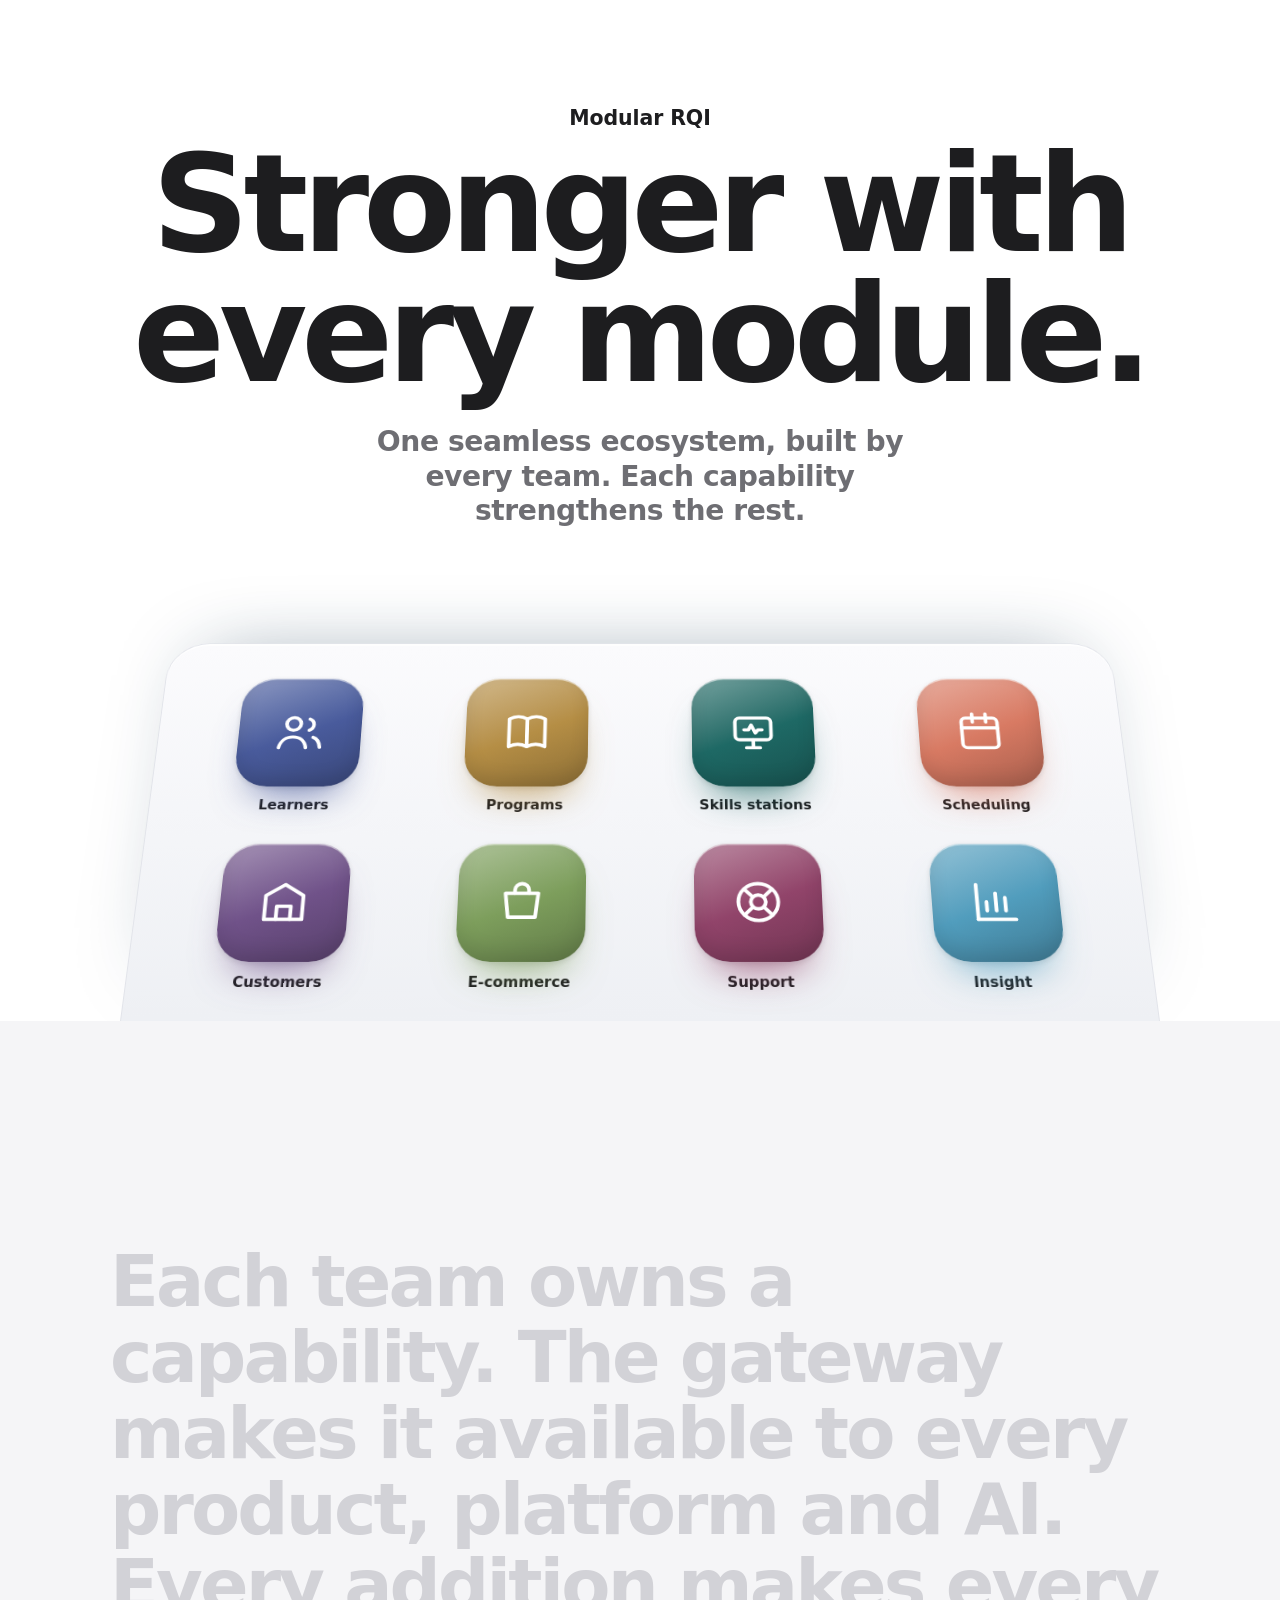
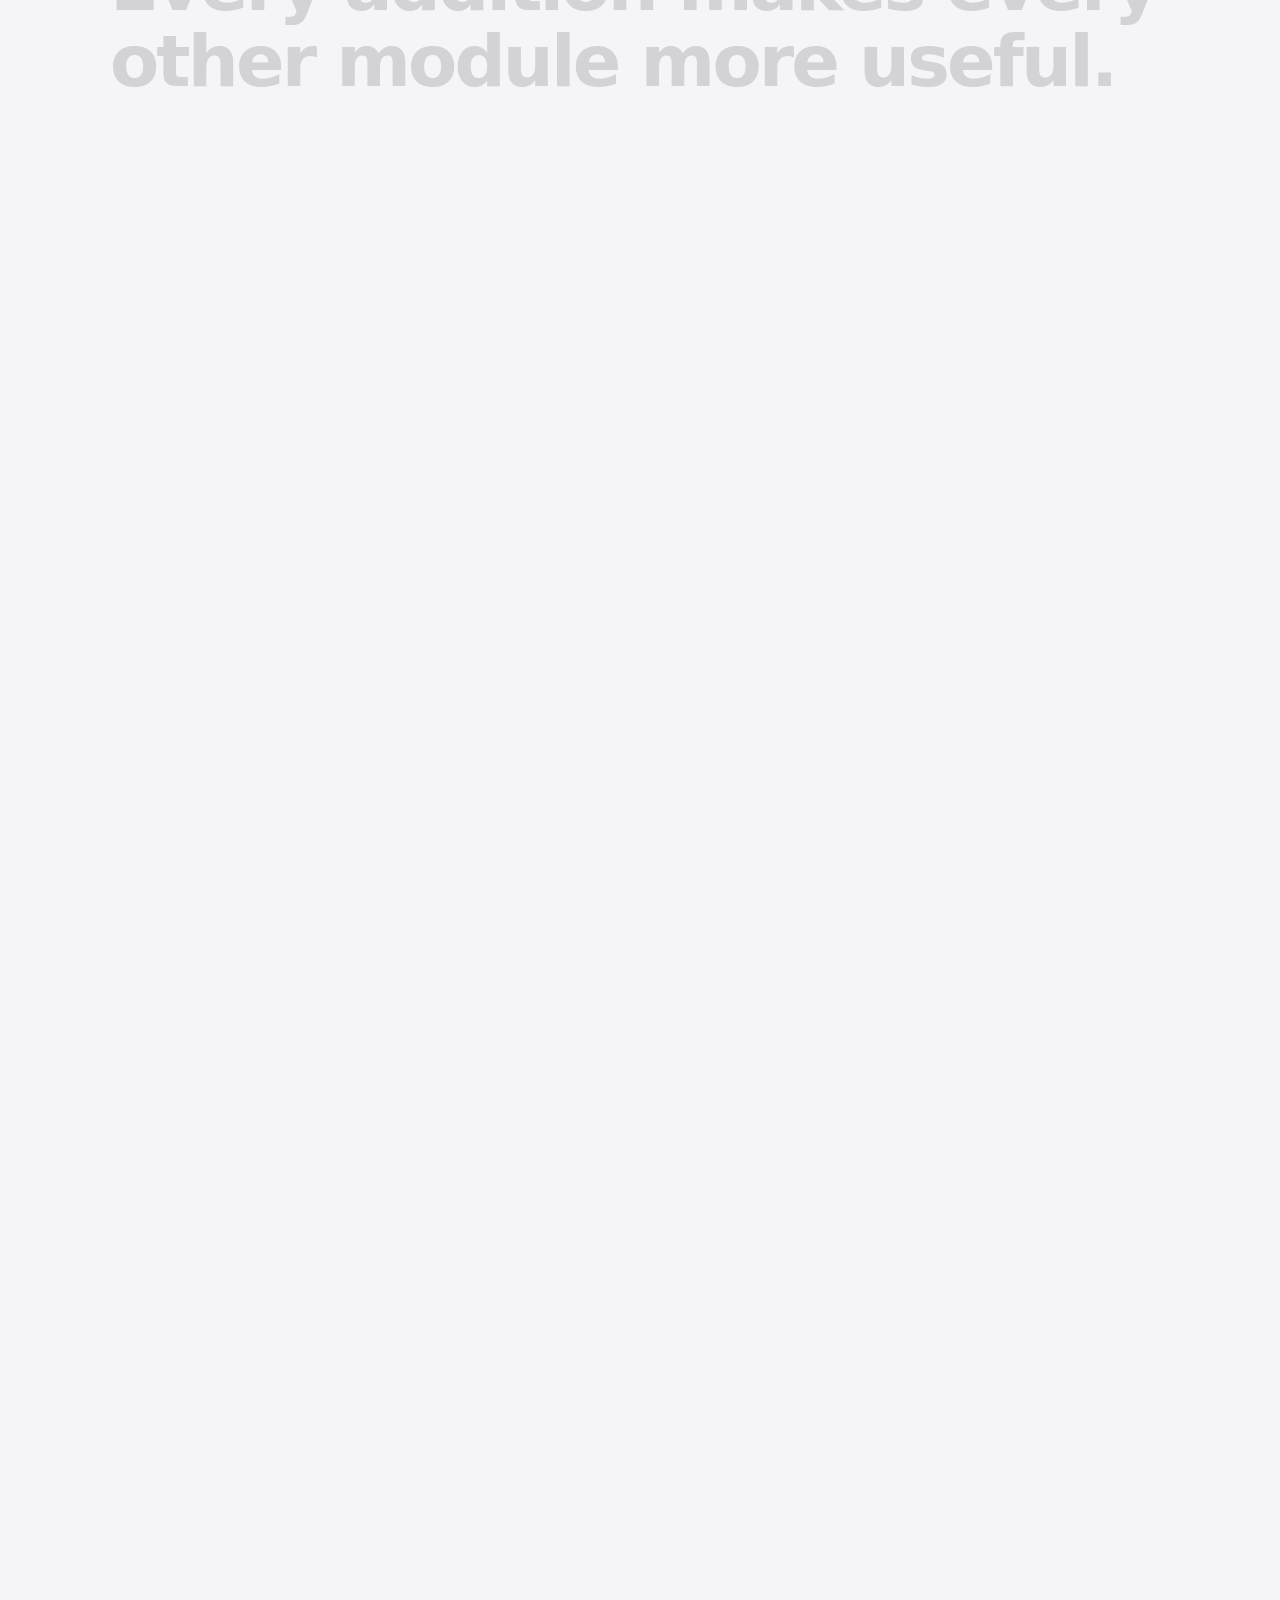
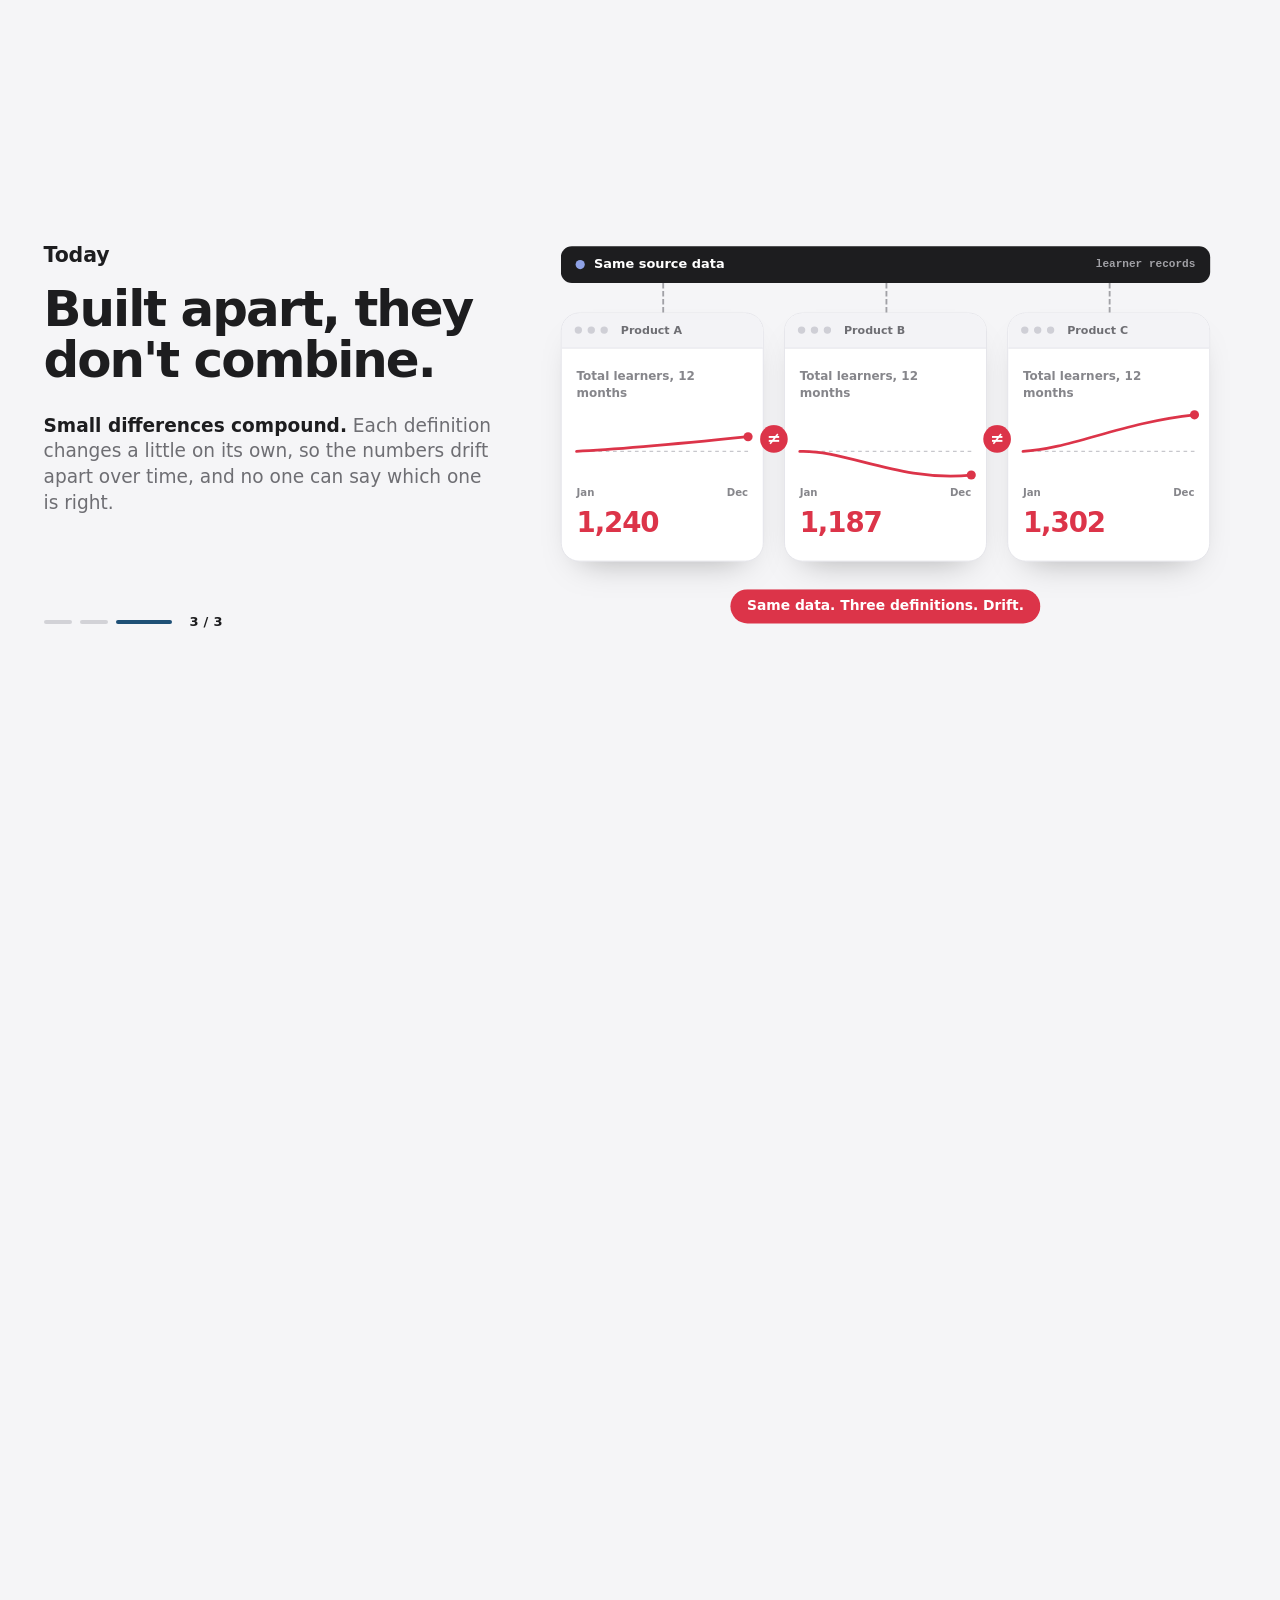
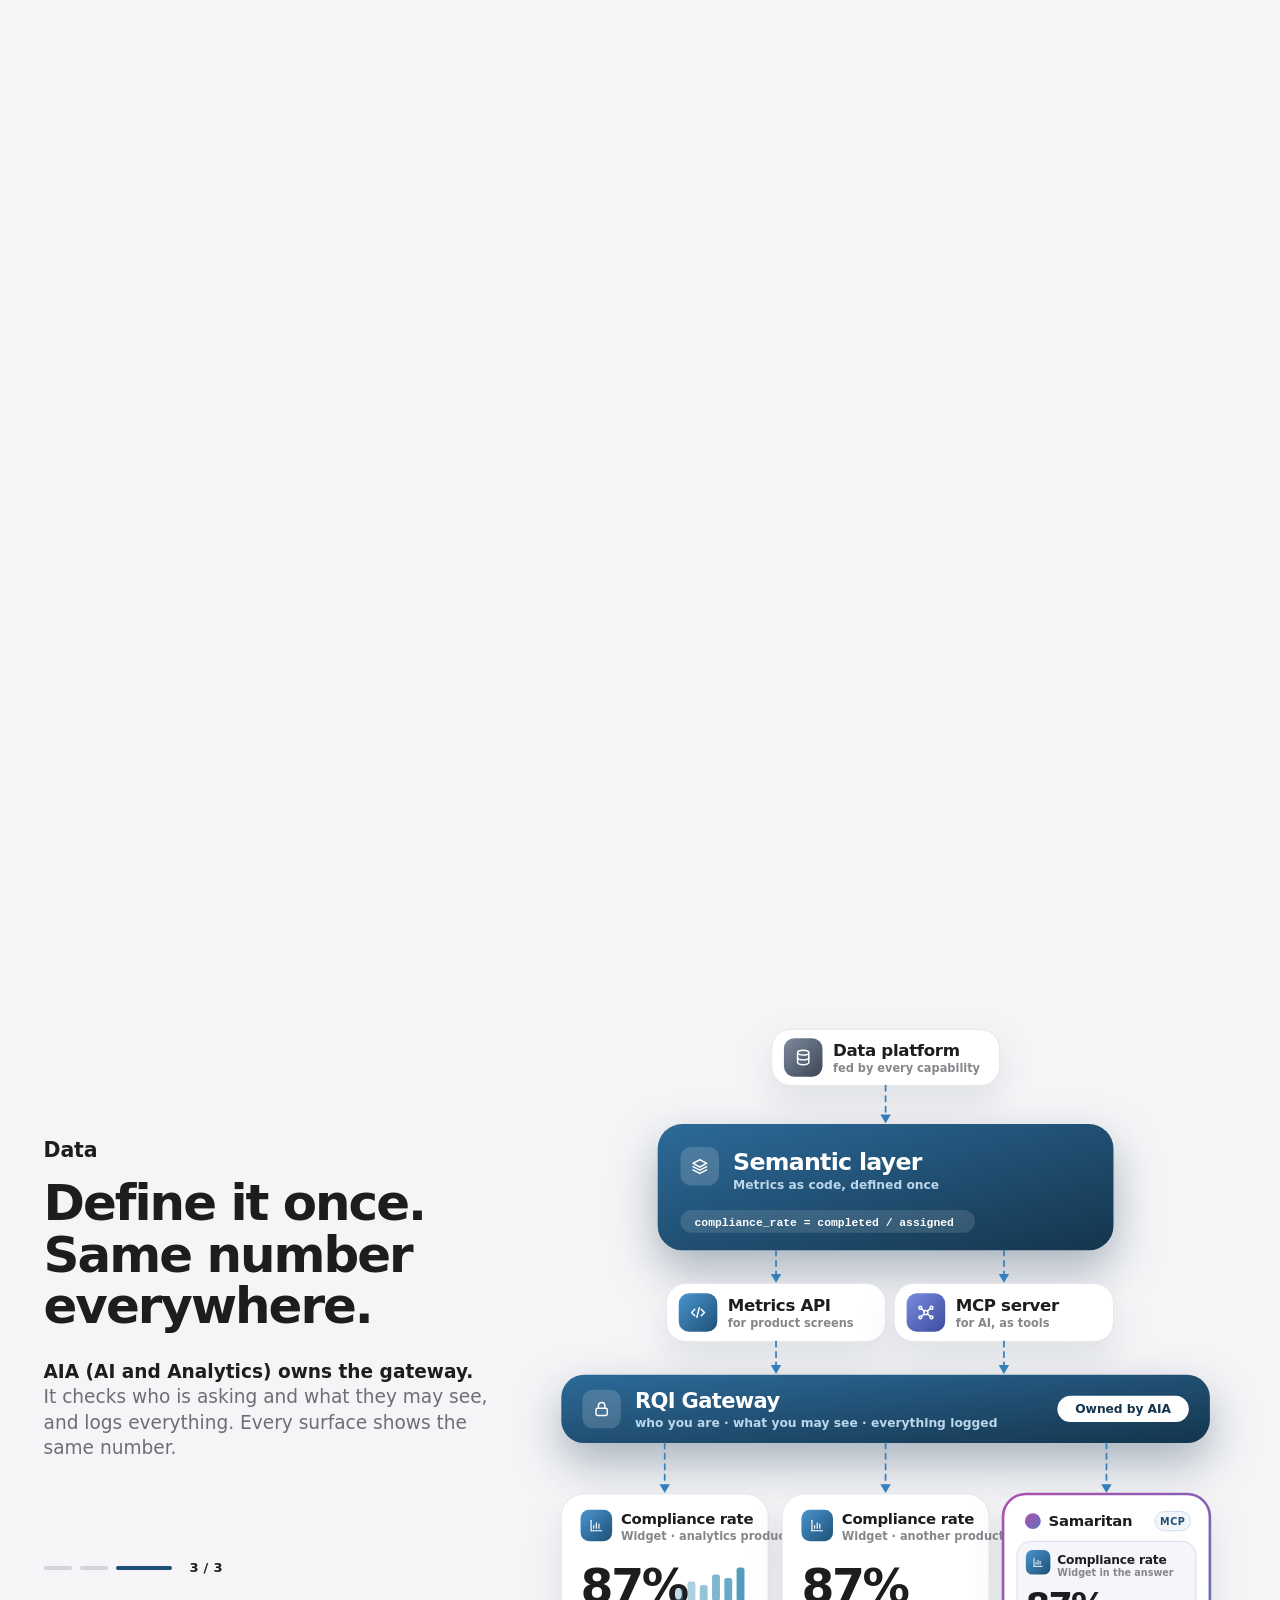
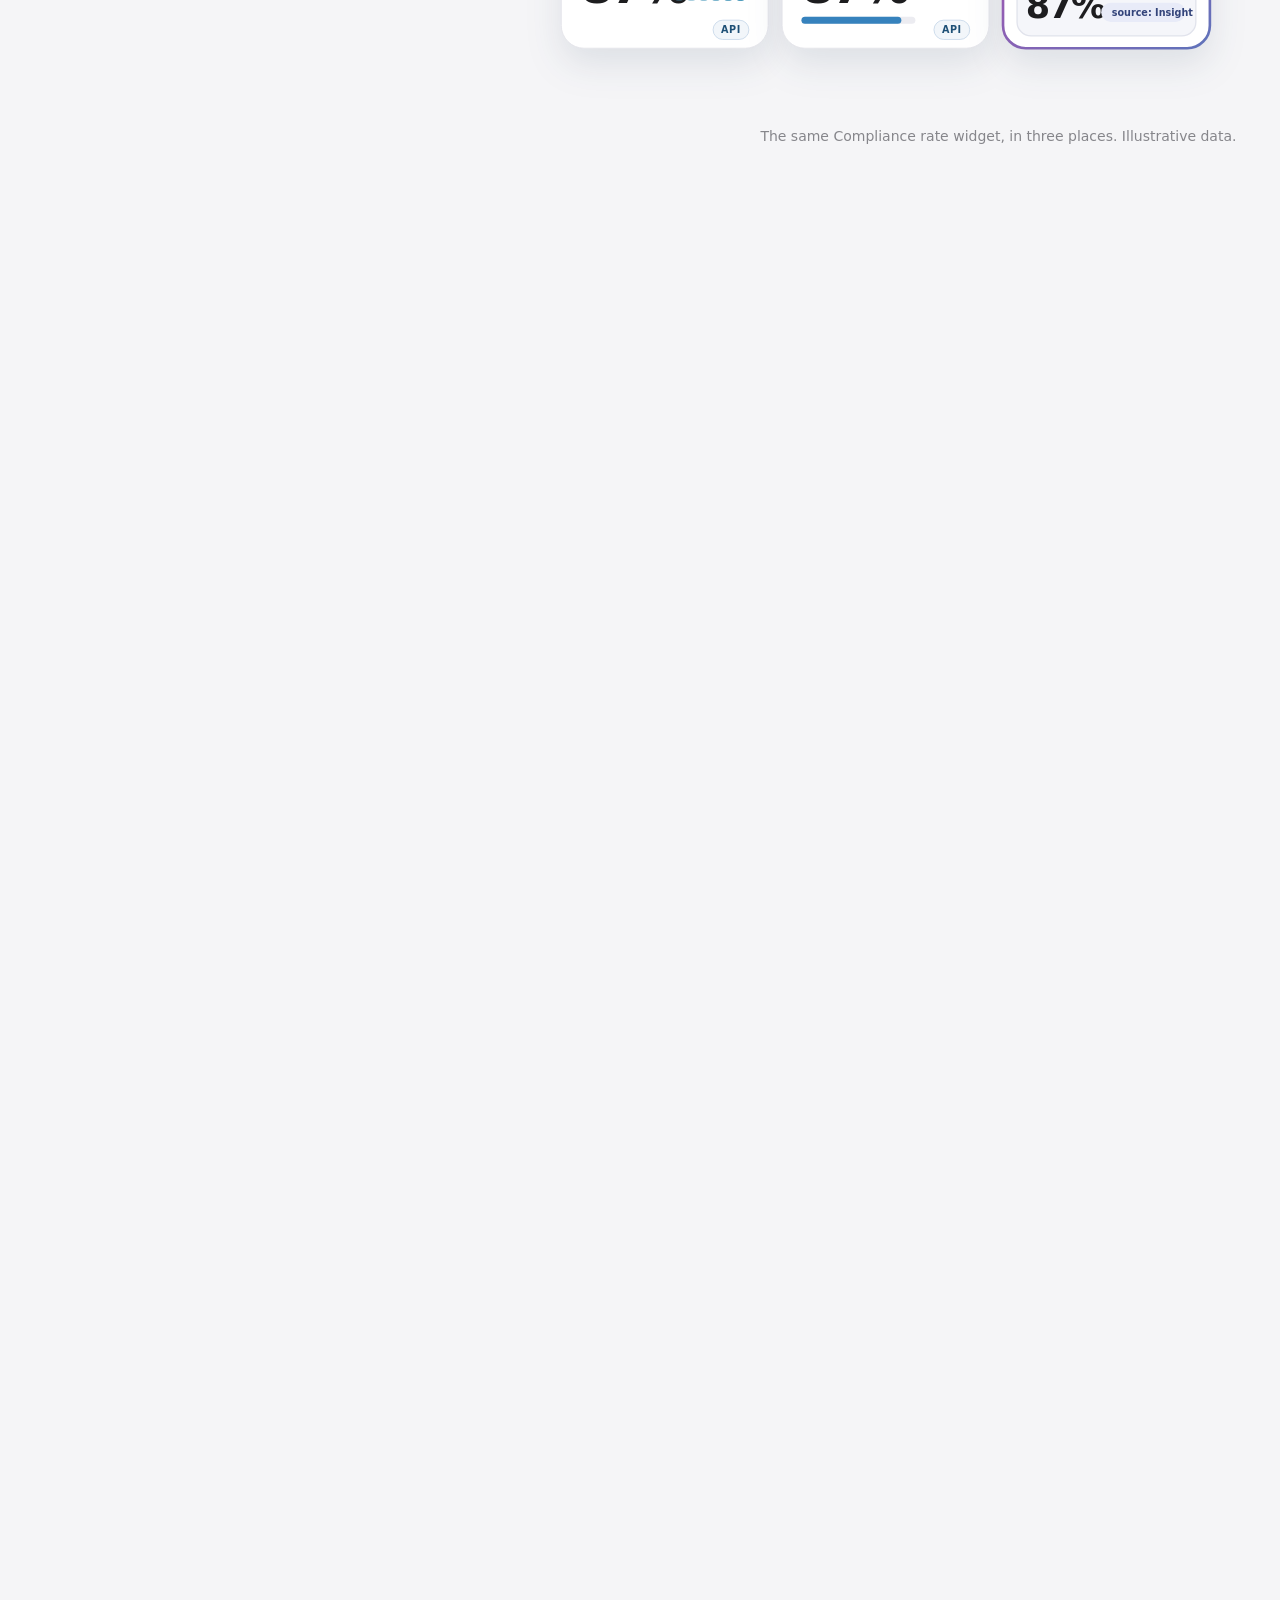
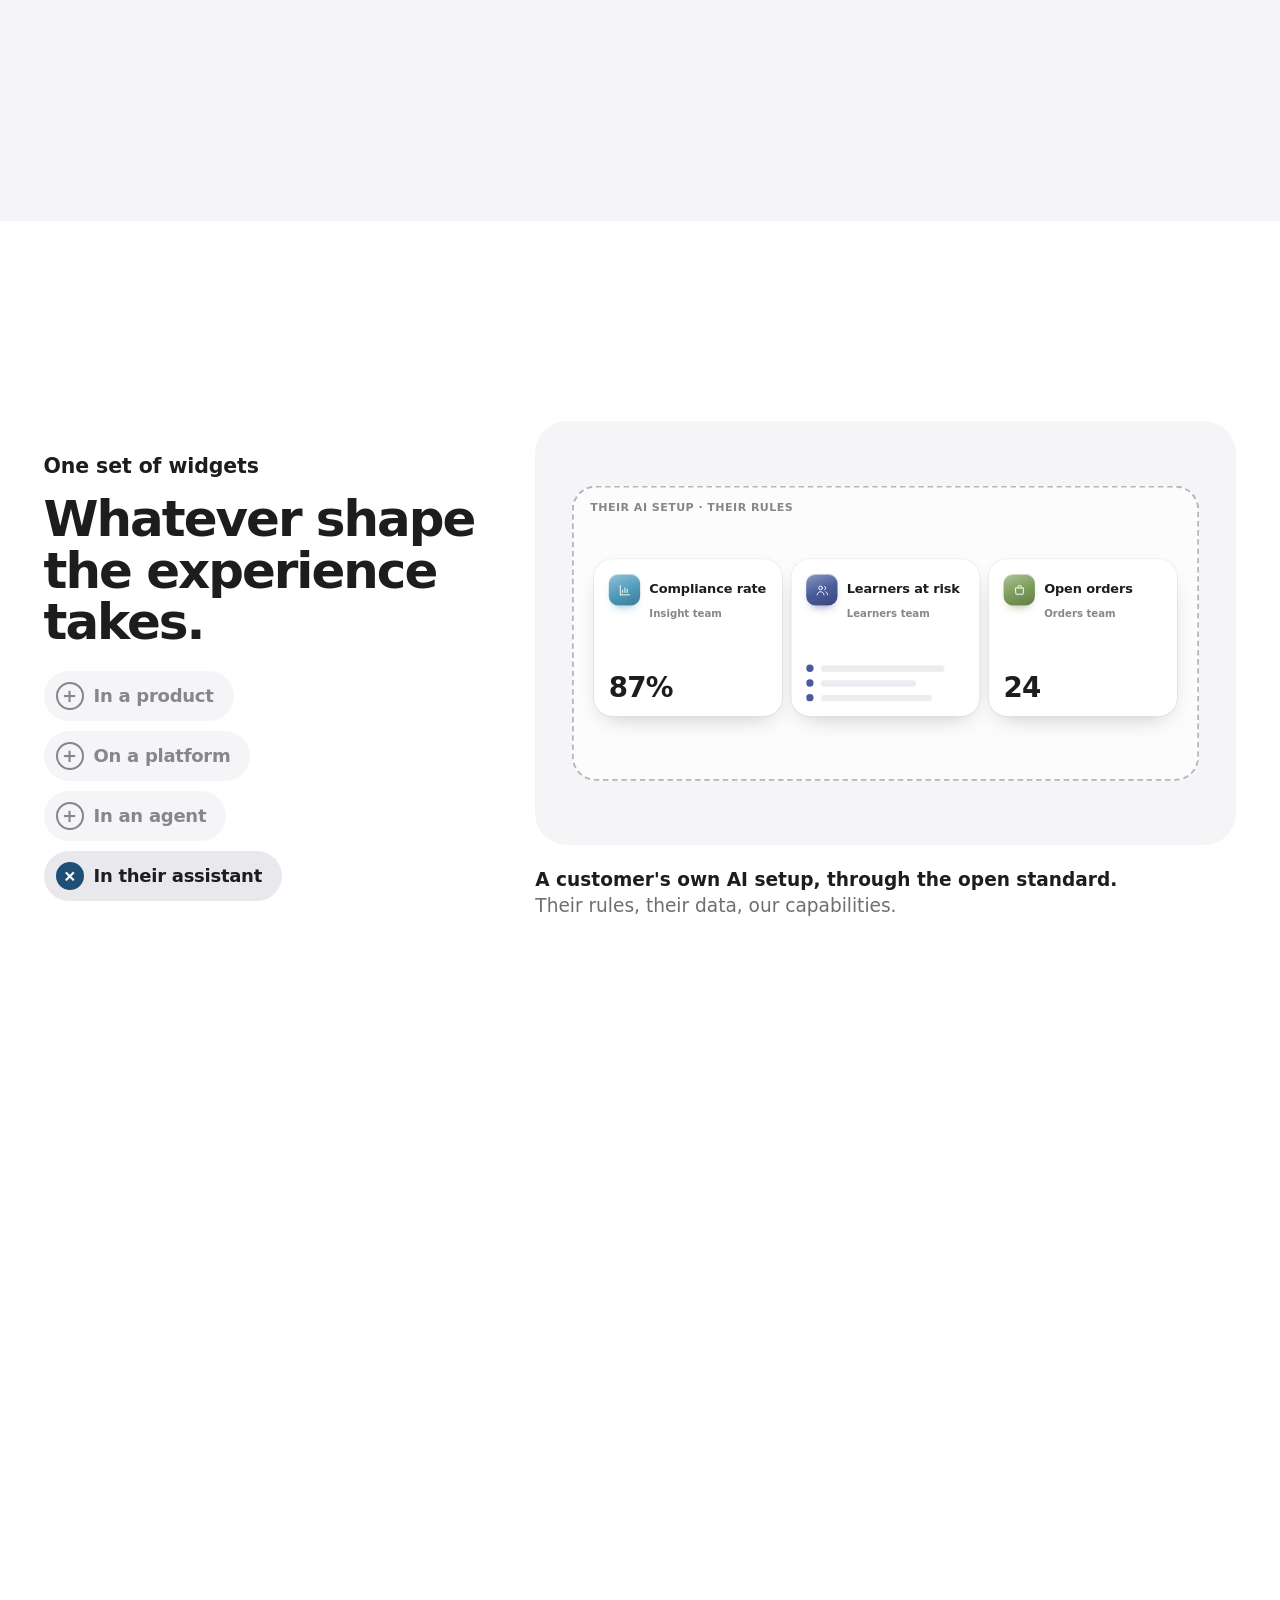
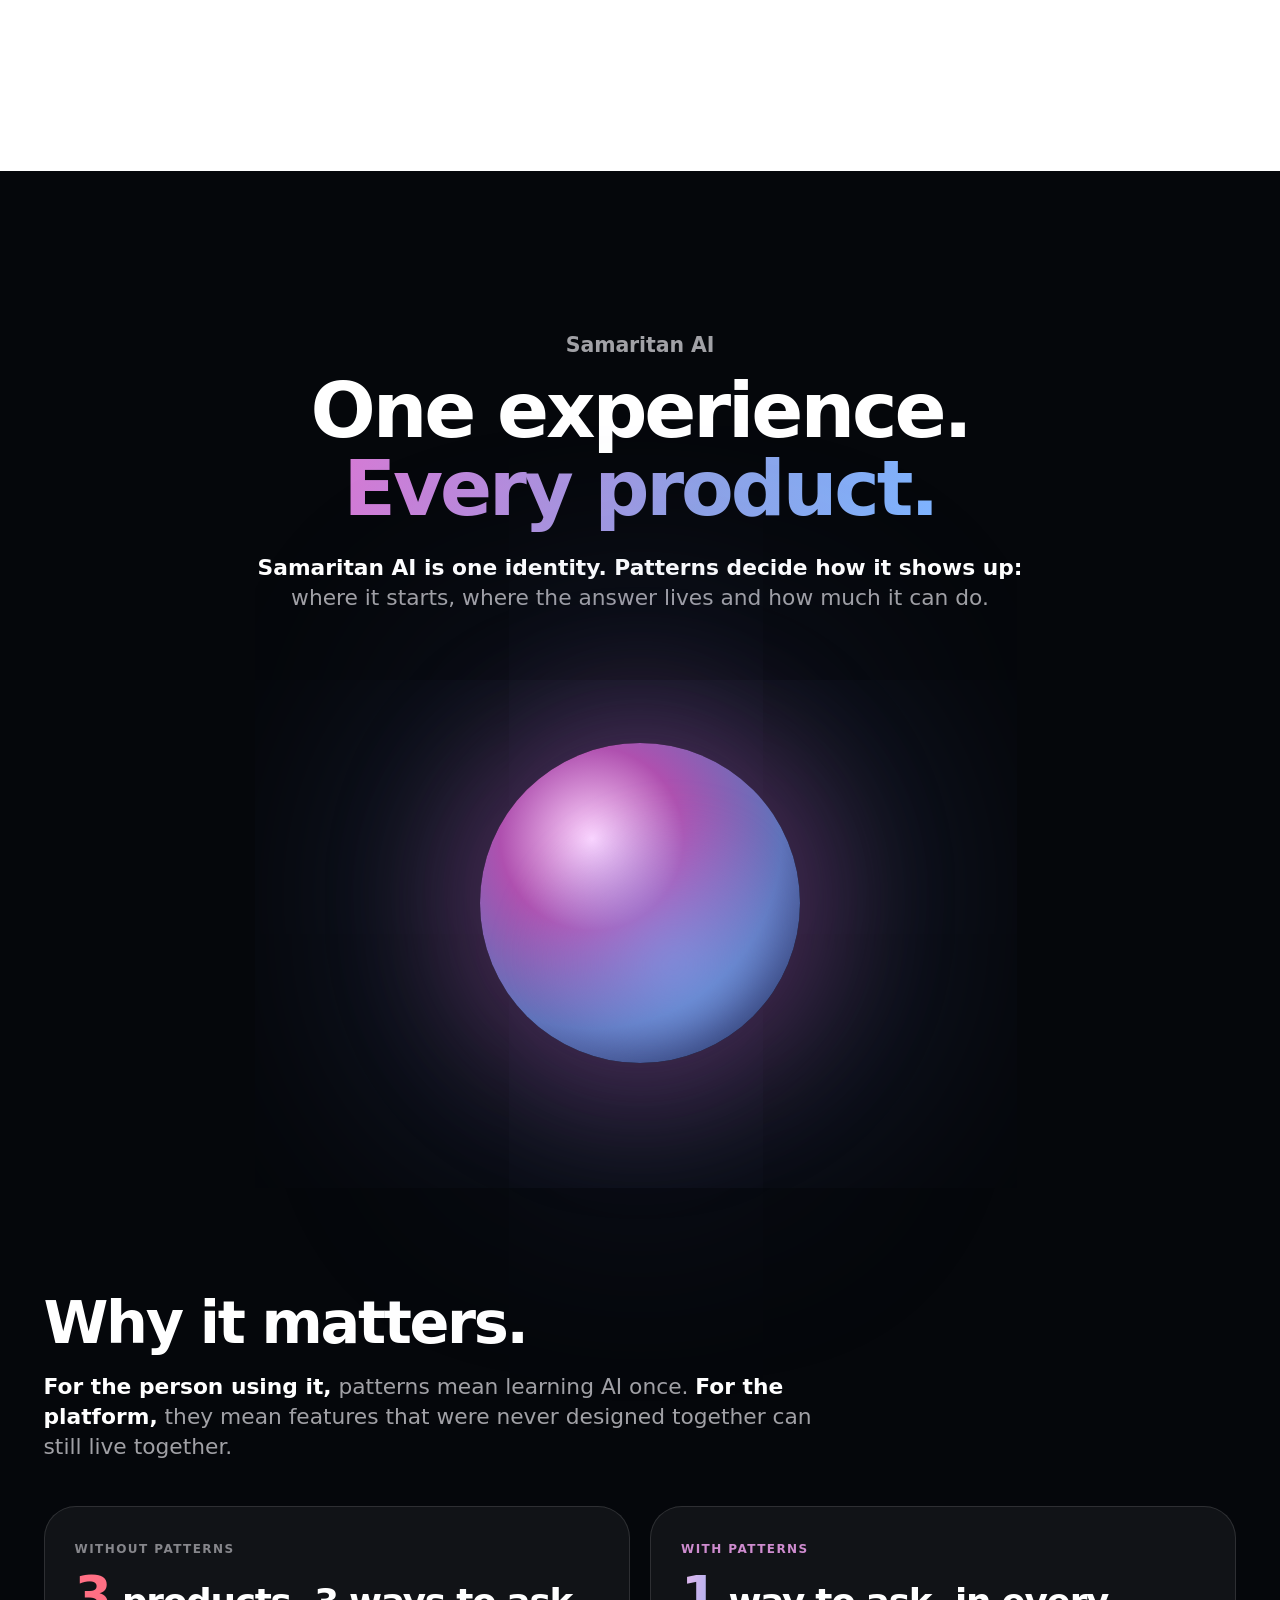
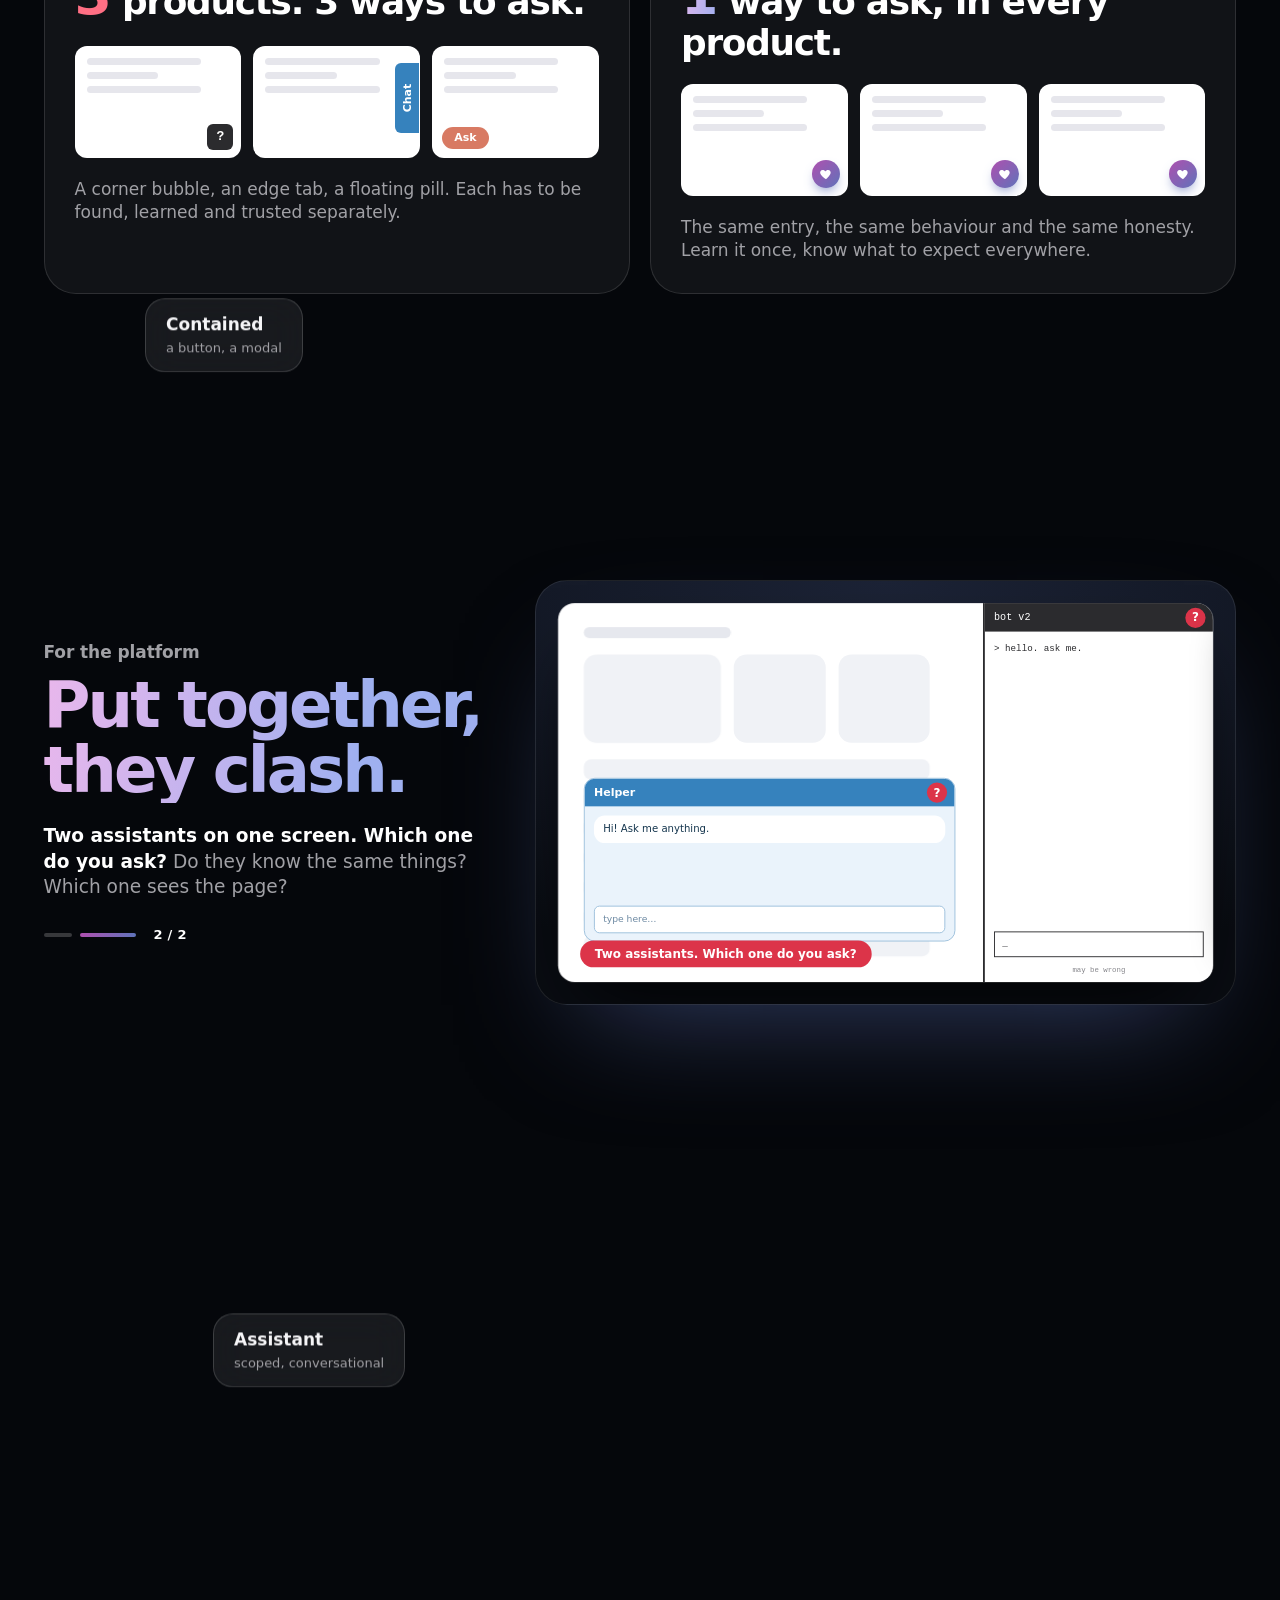
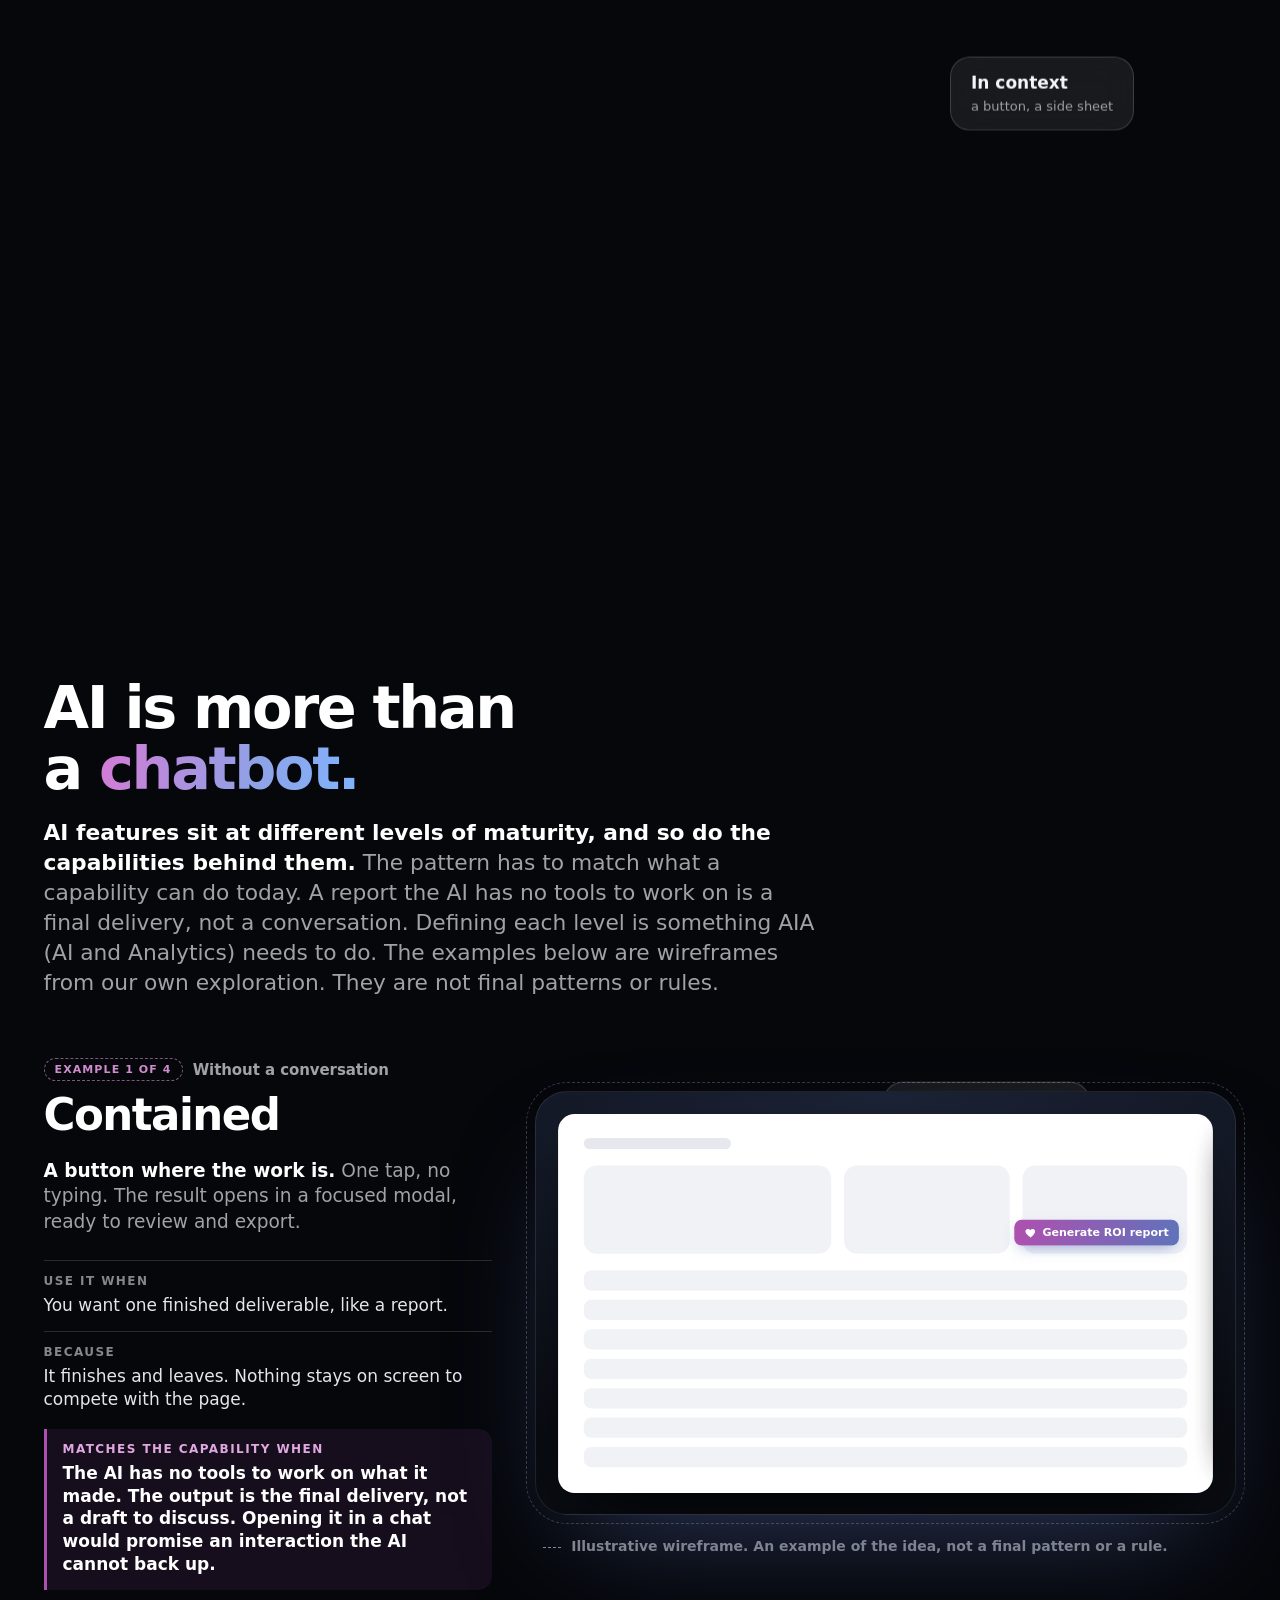
==== index.html @ 190f00ba "Publish modular RQI page Co-Authored-By: Claude Sonnet 5.5 <noreply@anthropic.com>" ====
<!doctype html>
<html lang="en">
<head>
<meta charset="utf-8">
<meta name="viewport" content="width=device-width, initial-scale=1">
<title>Modular RQI: identity study</title>
<meta name="description" content="Internal identity study for the modular direction page.">
<link rel="stylesheet" href="https://cdn1.laerdal.com/webfonts/fonts.css">
<link rel="stylesheet" href="identity.css">
</head>
<body>
<svg width="0" height="0" style="position:absolute" aria-hidden="true"><defs><linearGradient id="hg" x1="0" y1="0" x2="1" y2="1"><stop offset="0" stop-color="#af50af"/><stop offset="1" stop-color="#5f73ba"/></linearGradient></defs></svg>

<main>
<!-- HERO -->
<header class="hero" id="top">
  <p class="eyebrow">Modular RQI</p>
  <h1 class="display">Stronger with<br>every module<span class="dot">.</span></h1>
  <p class="sub">One seamless ecosystem, built by every team. Each capability strengthens the rest.</p>
  <div class="board-wrap"><div class="board" id="board" aria-hidden="true"></div></div>
</header>

<!-- STATEMENT -->
<section class="statement" id="statement">
  <div class="stick"><p id="stmt">Each team owns a capability. The gateway makes it available to every product, platform and AI. Every addition makes every other module more useful.</p></div>
</section>

<!-- TODAY: the challenge -->
<section class="cscene" id="today">
  <div class="stick">
    <div>
      <p class="eyebrow" style="margin-bottom:14px">Today</p>
      <h2>Built apart, they don't combine.</h2>
      <div class="dcaps" id="ccaps">
        <p class="dcap on lead"><b>Products are islands.</b> Each has its own login, its own data and its own interface.</p>
        <p class="dcap lead"><b>Same data, their own calculation.</b> Each product pulls the same records and computes the number itself. The definitions differ slightly: who counts as a learner, which dates, what counts as done.</p>
        <p class="dcap lead"><b>Small differences compound.</b> Each definition changes a little on its own, so the numbers drift apart over time, and no one can say which one is right.</p>
      </div>
      <div class="ddots" id="cdots"><i class="on"></i><i></i><i></i></div>
    </div>
    <div class="cstage" id="cstage" data-step="0">
      <div class="cin" id="cin">
        <div class="cw" id="cw1"><div class="cw-bar"><i></i><i></i><i></i><span>Product A</span></div><div class="cw-body">
          <div class="lay base"><b>Learners</b><span class="sk" style="width:90%"></span><span class="sk" style="width:70%"></span><span class="sk" style="width:50%"></span></div>
          <div class="lay drift"><small>Total learners, 12 months</small><svg viewBox="0 0 188 90" aria-hidden="true"><path class="d0" d="M0 50H188"/><path class="dl" pathLength="1" d="M0 50C50 48 110 42 188 34"/><circle cx="188" cy="34" r="5" class="de"/></svg><div class="dax"><span>Jan</span><span>Dec</span></div><strong>1,240</strong></div><div class="lay num"><small>Total learners</small><strong>1,240</strong><em>count(assigned)</em></div></div>
          <span class="ctag">own login</span></div>
        <div class="cw" id="cw2"><div class="cw-bar"><i></i><i></i><i></i><span>Product B</span></div><div class="cw-body">
          <div class="lay base"><b>Stations</b><span class="sk" style="width:70%"></span><span class="sk" style="width:90%"></span><span class="sk" style="width:40%"></span></div>
          <div class="lay drift"><small>Total learners, 12 months</small><svg viewBox="0 0 188 90" aria-hidden="true"><path class="d0" d="M0 50H188"/><path class="dl" pathLength="1" d="M0 50C50 48 110 84 188 76"/><circle cx="188" cy="76" r="5" class="de"/></svg><div class="dax"><span>Jan</span><span>Dec</span></div><strong>1,187</strong></div><div class="lay num"><small>Total learners</small><strong>1,187</strong><em>count(active)</em></div></div>
          <span class="ctag">own data</span></div>
        <div class="cw" id="cw3"><div class="cw-bar"><i></i><i></i><i></i><span>Product C</span></div><div class="cw-body">
          <div class="lay base"><b>Insight</b><span class="sk" style="width:60%"></span><span class="sk" style="width:80%"></span><span class="sk" style="width:50%"></span></div>
          <div class="lay drift"><small>Total learners, 12 months</small><svg viewBox="0 0 188 90" aria-hidden="true"><path class="d0" d="M0 50H188"/><path class="dl" pathLength="1" d="M0 50C50 48 110 18 188 10"/><circle cx="188" cy="10" r="5" class="de"/></svg><div class="dax"><span>Jan</span><span>Dec</span></div><strong>1,302</strong></div><div class="lay num"><small>Total learners</small><strong>1,302</strong><em>count(passed skill)</em></div></div>
          <span class="ctag">own interface</span></div>
        <svg class="cjump" viewBox="0 0 760 110" aria-hidden="true"><path d="M138 100 C 190 20, 300 20, 380 100"/><path d="M390 100 C 470 20, 570 20, 622 100"/><text x="380" y="22">which one was it?</text></svg>
        <div class="csrc"><i></i>Same source data<span>learner records</span></div><span class="cdrop" style="left:138px"></span><span class="cdrop" style="left:380px"></span><span class="cdrop" style="left:622px"></span>
        <div class="cflag">Same question. Three answers.</div><div class="cflag f2">Same data. Three definitions. Drift.</div>
        <div class="cneq" style="left:259px">≠</div><div class="cneq" style="left:501px">≠</div>
      </div>
    </div>
  </div>
</section>

<!-- DATA -->
<section class="dscene" id="data">
  <div class="stick">
    <div>
      <p class="eyebrow" style="margin-bottom:14px">Data</p>
      <h2>Define it once. Same number everywhere.</h2>
      <div class="dcaps" id="dcaps">
        <p class="dcap on lead"><b>Define it once.</b> In the semantic layer, a metric is written as code, in one place. One definition for everyone.</p>
        <p class="dcap lead"><b>Expose it twice.</b> An API for product screens, an MCP (Model Context Protocol) server for AI. The same definition sits behind both.</p>
        <p class="dcap lead"><b>AIA (AI and Analytics) owns the gateway.</b> It checks who is asking and what they may see, and logs everything. Every surface shows the same number.</p>
      </div>
      <div class="ddots" id="ddots"><i class="on"></i><i></i><i></i></div>
    </div>
    <div class="dstage s1" id="dstage"><div id="dataViz"></div><p class="note">The same Compliance rate widget, in three places. Illustrative data.</p></div>
  </div>
</section>

<!-- SHAPE-SHIFTER -->
<section class="shape" id="shape">
  <div class="stick">
    <div>
      <p class="eyebrow" style="margin-bottom:14px">One set of widgets</p>
      <h2>Whatever shape the experience takes.</h2>
      <div class="pills" id="pills"></div>
    </div>
    <div class="shape-right">
      <div class="stage" id="stage" data-mode="0"><div class="stage-in" id="stageIn"></div></div>
      <p class="lead pill-desc" id="pdesc"></p>
    </div>
  </div>
</section>

<!-- AI -->
<section class="dark" id="ai">
  <div class="wrap">
    <p class="eyebrow" style="color:#a1a1a6">Samaritan AI</p>
    <h2 class="h2" style="margin-top:12px">One experience.<br><span class="gradtext">Every product.</span></h2>
    <p class="lead"><b>Samaritan AI is one identity. Patterns decide how it shows up:</b> where it starts, where the answer lives and how much it can do.</p>
    <div class="orb-wrap" id="orbWrap">
      <div class="orb"></div>
      <div class="gchip" data-speed="0.10" style="left:6%;top:16%">Contained<small>a button, a modal</small></div>
      <div class="gchip" data-speed="0.22" style="right:6%;top:8%">In context<small>a button, a side sheet</small></div>
      <div class="gchip" data-speed="0.16" style="left:12%;bottom:6%">Assistant<small>scoped, conversational</small></div>
      <div class="gchip" data-speed="0.28" style="right:10%;bottom:12%">Supervisor<small>context-aware, with tools</small></div>
    </div>
  </div>

  <div class="wrap pwhy">
    <h2 class="h2" style="font-size:clamp(34px,4.6vw,64px)">Why it matters.</h2>
    <p class="lead" style="margin:18px 0 0;text-align:left"><b>For the person using it,</b> patterns mean learning AI once. <b>For the platform,</b> they mean features that were never designed together can still live together.</p>

    <div class="learn" id="learn">
      <div class="lcard bad">
        <small>Without patterns</small><h4><em>3</em> products. 3 ways to ask.</h4>
        <div class="mini3">
          <div class="mw"><span class="sk"></span><span class="sk s"></span><span class="sk"></span><b class="la a"></b></div>
          <div class="mw"><span class="sk"></span><span class="sk s"></span><span class="sk"></span><b class="la b">Chat</b></div>
          <div class="mw"><span class="sk"></span><span class="sk s"></span><span class="sk"></span><b class="la c">Ask</b></div>
        </div>
        <p>A corner bubble, an edge tab, a floating pill. Each has to be found, learned and trusted separately.</p>
      </div>
      <div class="lcard good">
        <small>With patterns</small><h4><em>1</em> way to ask, in every product.</h4>
        <div class="mini3">
          <div class="mw"><span class="sk"></span><span class="sk s"></span><span class="sk"></span><b class="la h"><i data-heart="w"></i></b></div>
          <div class="mw"><span class="sk"></span><span class="sk s"></span><span class="sk"></span><b class="la h"><i data-heart="w"></i></b></div>
          <div class="mw"><span class="sk"></span><span class="sk s"></span><span class="sk"></span><b class="la h"><i data-heart="w"></i></b></div>
        </div>
        <p>The same entry, the same behaviour and the same honesty. Learn it once, know what to expect everywhere.</p>
      </div>
    </div>
  </div>

  <div class="lscene" id="clash">
    <div class="stick">
      <div class="ptext" id="ltext">
        <p class="pgroup">For the platform</p>
        <h3 class="pname lname" id="lname">Built apart.</h3>
        <p class="plead" id="ldesc"></p>
        <div class="pdots" id="ldots"><i class="on"></i><i></i></div>
      </div>
      <div class="pstage lstage" id="lstage" data-step="0" data-p="0"><div class="pin" id="lin">
        <!-- step 0: two products, each built its own way -->
        <div class="lw lw1"><div class="lbar"><i></i><i></i><i></i><span>Product A</span></div>
          <div class="lpg"><span class="sk"></span><span class="sk s"></span></div>
          <div class="inl"><div class="oa-h">Helper</div><div class="oa-b">Hi! Ask me anything.</div><div class="oa-f">type here…</div></div>
          <span class="lcap">chat embedded in the page</span></div>
        <div class="lw lw2"><div class="lbar"><i></i><i></i><i></i><span>Product B</span></div>
          <div class="lpg"><span class="sk"></span><span class="sk s"></span><span class="sk"></span><span class="sk s"></span></div>
          <div class="sideB"><div class="ob-h">bot v2</div><div class="ob-t">&gt; hello. ask me.</div><div class="ob-i">_</div><div class="ob-d">may be wrong</div></div>
          <span class="lcap">assistant in a side panel</span></div>
        <!-- step 1 and 2: one host -->
        <div class="host lhost">
          <div class="hpage">
            <div class="hbar"></div>
            <div class="htiles"><div class="ht"><button class="sbtn hbtn lbtn" tabindex="-1"><i data-heart="w"></i>Ask about this</button></div><div class="ht"></div><div class="ht"></div></div>
            <div class="hrows"><div class="hr"></div><div class="hr"></div><div class="hr"></div><div class="hr"></div><div class="hr"></div><div class="hr"></div><div class="hr"></div></div>
          </div>
          <div class="old">
            <div class="inl hInl"><div class="oa-h">Helper<b class="qb">?</b></div><div class="oa-b">Hi! Ask me anything.</div><div class="oa-f">type here…</div></div>
            <div class="sideB hSide"><div class="ob-h">bot v2<b class="qb">?</b></div><div class="ob-t">&gt; hello. ask me.</div><div class="ob-i">_</div><div class="ob-d">may be wrong</div></div>
            <span class="clflag">Two assistants. Which one do you ask?</span>
          </div>
          <aside class="panel lasst">
            <div class="phead"><span class="bm"><i data-heart="g"></i>Samaritan AI</span><span class="picons"><span class="ic" data-ic="edit"></span><span class="ic" data-ic="history"></span><span class="ic" data-ic="collapse"></span></span></div>
            <div class="intro"><b>Hi, how can I help get work done today?</b><div class="chips"><span class="ctx">Explain this report</span><span>Who is overdue?</span></div></div>
            <div class="field two"><span class="cchip"><span class="ic" data-ic="doc"></span>Station report<span class="ic" data-ic="close"></span></span><span>Ask Samaritan anything…</span><em><span class="ic" data-ic="mic"></span><span class="ic" data-ic="wave"></span></em></div>
            <div class="disc"><i data-heart="g"></i>AI-generated content can sometimes be inaccurate. Learn more about Samaritan's AI principles</div>
          </aside>
          <span class="sg sg-entry">Entry</span><span class="sg sg-panel">One panel slot</span>
          <span class="clok">Two features. One conversation.</span>
        </div>
      </div></div>
    </div>
  </div>

  <div class="wrap pfour">
    <h2 class="h2" style="font-size:clamp(34px,4.6vw,64px)">AI is more than<br>a <span class="gradtext">chatbot.</span></h2>
    <p class="lead" style="margin:18px 0 0;text-align:left"><b>AI features sit at different levels of maturity, and so do the capabilities behind them.</b> The pattern has to match what a capability can do today. A report the AI has no tools to work on is a final delivery, not a conversation. Defining each level is something AIA (AI and Analytics) needs to do. The examples below are wireframes from our own exploration. They are not final patterns or rules.</p>
  </div>


  <div class="pscene" id="patterns">
    <div class="stick">
      <div class="ptext">
        <p class="pgroup" id="pgroup">Without a conversation</p>
        <h3 class="pname" id="pname">Contained</h3>
        <p class="plead" id="ptdesc"></p>
        <dl class="pwhen"><div><dt>Use it when</dt><dd id="pwhen"></dd></div><div><dt>Because</dt><dd id="pwhy"></dd></div></dl>
        <div class="pdots" id="pdots"><i class="on"></i><i></i><i></i><i></i></div>
      </div>
      <div class="pstage" id="pstage" data-step="0" data-p="0"><div class="pin" id="pin">
        <div class="host">
          <div class="hpage">
            <div class="hbar"></div>
            <div class="htiles">
              <div class="ht"><button class="sbtn hbtn b-scan" tabindex="-1"><i data-heart="w"></i>Run health scan</button></div>
              <div class="ht"></div>
              <div class="ht"><button class="sbtn hbtn b-roi" tabindex="-1"><i data-heart="w"></i>Generate ROI report</button></div>
            </div>
            <div class="hrows"><div class="hr"></div><div class="hr"></div><div class="hr"></div><div class="hr"></div><div class="hr"></div><div class="hr"></div><div class="hr"></div></div>
          </div>

          <!-- 1 Contained: modal -->
          <div class="scrim"></div>
          <div class="modal">
            <div class="mhead"><span class="bm"><i data-heart="g"></i>Samaritan AI</span><span class="mright"><span class="exp">Export as…</span><span class="ic" data-ic="close"></span></span></div>
            <div class="mbody">
              <div class="charts">
                <div class="chartc"><svg viewBox="0 0 100 100"><circle cx="50" cy="50" r="38" fill="none" stroke="#e1f1ef" stroke-width="12"/><circle class="donut" cx="50" cy="50" r="38" fill="none" stroke="#27867f" stroke-width="12" stroke-linecap="round" stroke-dasharray="239" transform="rotate(-90 50 50)"/></svg><b>75<small>%</small></b></div>
                <div class="chartc g"><svg viewBox="0 0 100 60"><path d="M10 54 A40 40 0 0 1 90 54" fill="none" stroke="#e1f1ef" stroke-width="11" stroke-linecap="round"/><path class="gauge" d="M10 54 A40 40 0 0 1 90 54" fill="none" stroke="#27867f" stroke-width="11" stroke-linecap="round" stroke-dasharray="126"/></svg><b>80<small>%</small></b></div>
              </div>
              <div class="bars"><div class="brow"><i></i><i></i><i></i><i></i><i></i></div><div class="brow"><i></i><i></i><i></i><i></i><i></i></div></div>
            </div>
          </div>
          <span class="xtag"><span class="ic" data-ic="up"></span>External output</span>

          <!-- 2 In context: side sheet -->
          <aside class="panel sheet">
            <div class="phead"><span class="bm"><i data-heart="g"></i>Samaritan AI</span><span class="ic" data-ic="close"></span></div>
            <small class="work">Worked for 34 seconds</small>
            <b class="ans">3 stations have behavior that could indicate faulty hardware.</b>
            <div class="scard"><div><b>Station 2</b><span>Here is a description of what made this station get caught in the scan…</span></div><span class="ic" data-ic="chev"></span></div>
            <div class="scard"><div><b>Station 7</b><span>Here is a description of what made this station get caught in the scan…</span></div><span class="ic" data-ic="chev"></span></div>
            <div class="scard"><div><b>Station 12</b><span>Here is a description of what made this station get caught in the scan…</span></div><span class="ic" data-ic="chev"></span></div>
            <span class="stays">Stays while you navigate</span>
          </aside>

          <!-- 3 Assistant -->
          <button class="sbtn ai-support" tabindex="-1"><i data-heart="w"></i>AI Support</button>
          <aside class="panel assistant">
            <div class="phead"><span class="bm"><i data-heart="g"></i>AI Support</span><span class="ic" data-ic="collapse"></span></div>
            <div class="tags"><span>Scope: station troubleshooting</span><span class="mute">Not an agent</span></div>
            <div class="intro"><b>Ask me questions about troubleshooting stations and…</b><div class="chips"><span>Why is a station offline?</span><span>Error codes</span><span>Calibration</span></div></div>
            <div class="convo"><div class="ub">Why is station 7 offline?</div>
              <div class="dots"><i></i><i></i><i></i></div>
              <div class="bb">Station 7 lost its network link at 09:12. Check the cable, then restart it.<span class="src">source: station log</span></div></div>
            <div class="field"><span>Ask AI hardware related questions…</span><em><span class="ic" data-ic="mic"></span><span class="ic" data-ic="wave"></span></em></div>
            <div class="disc"><i data-heart="g"></i>AI-generated content can sometimes be inaccurate. Learn more about Samaritan's AI principles</div>
          </aside>

          <!-- 4 Supervisor -->
          <div class="hrail"><button class="ibtn" tabindex="-1"><i data-heart="w"></i></button></div>
          <aside class="panel supervisor">
            <div class="phead"><span class="bm"><i data-heart="g"></i>Samaritan AI</span><span class="picons"><span class="ic" data-ic="edit"></span><span class="ic" data-ic="history"></span><span class="ic" data-ic="collapse"></span></span></div>
            <div class="intro"><b>Hi, how can I help get work done today?</b><div class="chips"><span class="ctx">Summarise this page</span><span>Who is overdue?</span><span>Draft a report</span></div></div>
            <div class="convo"><div class="ub">Remind everyone who is overdue</div>
              <div class="tools"><em>Using</em><span class="mt k1"><i data-mt="learners"></i>Learners</span><span class="mt k4"><i data-mt="schedule"></i>Scheduling</span></div>
              <div class="rescard"><b>12 learners are overdue.</b><span>Send them a reminder with their deadline?</span><div class="approve"><span class="y">Send reminders</span><span class="n">Not now</span></div></div></div>
            <div class="field two"><span class="cchip"><span class="ic" data-ic="doc"></span>Compliance overview<span class="ic" data-ic="close"></span></span><span>Ask Samaritan anything…</span><em><span class="ic" data-ic="mic"></span><span class="ic" data-ic="wave"></span></em></div>
            <div class="disc"><i data-heart="g"></i>AI-generated content can sometimes be inaccurate. Learn more about Samaritan's AI principles</div>
          </aside>
        </div>
      </div></div>
    </div>
  </div>

  <div class="wrap pgrow">
    <h2 class="h2" style="font-size:clamp(34px,4.6vw,64px)">The supervisor grows<br>with <span class="gradtext">every tool.</span></h2>
    <p class="lead" style="margin:18px 0 0;text-align:left"><b>An illustration of how it evolves, not a plan.</b> Teams publish tools when they are ready, in any order. The assistant grows from an agent into a supervisor without a redesign.</p>
  </div>

  <div class="gscene" id="grow">
    <div class="stick">
      <div class="ptext" id="gtext">
        <p class="pgroup" id="ggroup">An example · one tool</p>
        <h3 class="pname gname" id="gname">It starts as an agent.</h3>
        <p class="plead" id="gdesc"></p>
        <div class="gstat"><div><small>Tools connected</small><b><span id="gtools">1</span><em> of 8</em></b></div><div><small>Things it can do</small><b id="gabil">3</b></div></div>
        <div class="pdots" id="gdots"><i class="on"></i><i></i><i></i></div>
      </div>
      <div class="pstage gstage" id="gstage" data-step="0" data-p="0"><div class="pin" id="gin">
        <svg class="gwires" id="gwires" viewBox="0 0 760 460" aria-hidden="true"></svg>
        <div id="gslots"></div>
        <div class="ghub"><span></span></div><span class="ghubl">Samaritan</span>
        <aside class="gpanel">
          <div class="phead"><span class="bm"><i data-heart="g"></i>Samaritan AI</span><span class="picons"><span class="ic" data-ic="edit"></span><span class="ic" data-ic="history"></span><span class="ic" data-ic="collapse"></span></span></div>
          <div class="gconvo gc0">
            <div class="gi p1"><div class="ub">Who is overdue?</div></div>
            <div class="gi p2"><div class="tools"><em>Using</em><span class="mt k8"><i data-mt="insight"></i>Insight</span></div><div class="bb">12 learners are overdue.<span class="src">source: compliance_rate</span></div></div>
            <div class="gi p3"><div class="ub">Remind them</div><div class="bb">I can show you who, but I can't message them yet.<span class="need">Needs a learners tool</span></div></div>
          </div>
          <div class="gconvo gc1">
            <div class="gi p1"><div class="ub">Remind them</div></div>
            <div class="gi p2"><div class="tools"><em>Using</em><span class="mt k8"><i data-mt="insight"></i>Insight</span><span class="mt k1"><i data-mt="learners"></i>Learners</span></div>
              <div class="rescard"><b>12 reminders ready.</b><span>Each with the learner's own deadline.</span><div class="approve"><span class="y">Send reminders</span><span class="n">Not now</span></div></div></div>
            <div class="gi p3"><div class="done">✓ Sent to 12 learners</div></div>
          </div>
          <div class="gconvo gc2">
            <div class="gi p1"><div class="ub">Fix the offline stations and tell their admins</div></div>
            <div class="gi p2"><div class="tools"><em>Using</em><span class="mt k3"><i data-mt="stations"></i>Stations</span><span class="mt k4"><i data-mt="schedule"></i>Scheduling</span><span class="mt k1"><i data-mt="learners"></i>Learners</span></div>
              <div class="rescard plan"><b>A plan in 3 steps</b><ol><li>Find offline stations <i>3 found</i></li><li>Book a service visit</li><li>Message the station admins</li></ol><div class="approve"><span class="y">Run plan</span><span class="n">Edit</span></div></div></div>
            <div class="gi p3"><div class="done">✓ 3 visits booked · 3 admins notified</div></div>
          </div>
          <div class="field"><span>Ask Samaritan anything…</span><em><span class="ic" data-ic="mic"></span><span class="ic" data-ic="wave"></span></em></div>
          <div class="disc"><i data-heart="g"></i>AI-generated content can sometimes be inaccurate. Learn more about Samaritan's AI principles</div>
        </aside>
      </div></div>
    </div>
  </div>

</section>

<!-- RAIL -->
<section class="rail-sec" id="how">
  <div class="wrap rail-head">
    <h2 class="h2">Your part.</h2>
    <p class="lead" style="max-width:20em"><b>Every team plays one or more roles.</b> AIA provides the gateway, the guidelines and the AI patterns.</p>
  </div>
  <div class="rail" id="rail">
    <article class="rcard r1"><span class="num">1</span><div class="tile k8" style="--s:78px" id="ri1"></div><h3>Provide</h3><p>You own a domain. Expose it once, with clear rules, so others can use it.</p></article>
    <article class="rcard r2"><span class="num">2</span><div class="tile k3" id="ri2"></div><h3>Consume</h3><p>Embed what others own instead of rebuilding it. Use the shared AI pattern.</p></article>
    <article class="rcard r3"><span class="num">3</span><div class="tile k5" id="ri3"></div><h3>Compose</h3><p>Arrange capabilities into the journey a user needs, in any product or platform.</p></article>
    <article class="rcard r4"><span class="num">AIA</span><div class="tile k1" id="ri4"></div><h3>The toolkit</h3><p>An MCP gateway, guidelines and workflows for the modular approach, and Samaritan AI patterns.</p></article>
  </div>
  <div class="ctrls"><button id="prev" aria-label="Previous">&#8592;</button><button id="next" aria-label="Next">&#8594;</button></div>
</section>

<!-- CLOSE -->
<section class="close" id="close">
  <div class="wrap">
    <div class="navb" id="navb" aria-hidden="true"></div>
    <p class="lead"><b>Capabilities, widgets and AI from every team, connected through the gateway into one ecosystem.</b></p>
    <a class="btn top" href="#top">Back to top <span aria-hidden="true">&uarr;</span></a>
  </div>
</section>

</main>
<footer>RQI · AIA (AI and Analytics) · Internal identity study · Illustrative content</footer>
<script src="identity.js"></script>
</body>
</html>
---- identity.css ----
/* Identity study. Direction: visionary, product-launch calm. Neutral canvas, giant type, one hero object (the module),
   colour only from the Life category palette and the Samaritan gradient. Tokens from Life `rqi` theme. */
:root {
  --bg: #ffffff;
  --bg-alt: #f5f5f7;
  --ink: #1d1d1f;
  --ink-2: #6e6e73;
  --ink-3: #86868b;
  --line: #d2d2d7;
  --action: #1e5076;          /* Life accent2-hover: filled buttons, links (AA on white) */
  --action-hover: #14354d;
  --blue: #3682bd;            /* Life accent2 */
  --red: #990000;             /* Life accent1: the one brand mark */
  --positive: #14892f;        /* Life positive: resolved states */
  --critical: #dc3449;        /* Life critical: problem states in the Today chapter only */
  --dark: #05070b;
  --dark-2: #0d1219;
  --ai-1: #af50af;            /* Samaritan gradient, AI only */
  --ai-2: #5f73ba;
  --c1: #495b9c; --c2: #b58e45; --c3: #1e6965; --c4: #d87a63;   /* Life category colours */
  --c5: #705289; --c6: #7d9e5c; --c7: #91446a; --c8: #519dbd;
  --r-xl: 32px; --r-lg: 24px; --r-md: 16px;
  --font: 'Lato', 'Noto Sans', system-ui, -apple-system, 'Segoe UI', sans-serif;
  --ease: cubic-bezier(0.25, 0.8, 0.25, 1);
  --ease-out: cubic-bezier(0.16, 1, 0.3, 1);
}
* { box-sizing: border-box; }
html { scroll-behavior: smooth; }
body { margin: 0; font-family: var(--font); color: var(--ink); background: var(--bg); -webkit-font-smoothing: antialiased; line-height: 1.4; overflow-x: hidden; }
h1, h2, h3, p { margin: 0; }
button { font: inherit; cursor: pointer; }
.wrap { max-width: 1180px; margin: 0 auto; padding: 0 28px; }
.eyebrow { font-size: clamp(19px, 1.6vw, 24px); font-weight: 800; letter-spacing: -0.01em; }
.display { font-weight: 800; letter-spacing: -0.045em; line-height: 0.98; }
.h2 { font-size: clamp(40px, 6vw, 84px); font-weight: 800; letter-spacing: -0.04em; line-height: 1.02; }
.lead { font-size: clamp(19px, 1.7vw, 24px); line-height: 1.38; font-weight: 500; color: var(--ink-2); max-width: 36em; }
.lead b { color: var(--ink); font-weight: 800; }
.dot { color: inherit; }
.gradtext { background: linear-gradient(100deg, #d57ad5, #8fa2e6 60%, #7fb4ff); -webkit-background-clip: text; background-clip: text; color: transparent; }
.link { color: var(--action); font-weight: 700; text-decoration: none; font-size: 19px; }
.link:hover { text-decoration: underline; }

/* ---------- Floating glass nav ---------- */
.nav {
  position: fixed; z-index: 60; top: 10px; left: 50%; width: min(1040px, calc(100% - 24px)); height: 54px; border-radius: 22px;
  display: flex; align-items: center; justify-content: space-between; padding: 0 12px 0 22px;
  background: rgba(255, 255, 255, 0.72); backdrop-filter: saturate(1.8) blur(22px); -webkit-backdrop-filter: saturate(1.8) blur(22px);
  border: 1px solid rgba(0, 0, 0, 0.06); box-shadow: 0 8px 30px -16px rgba(0, 0, 0, 0.25);
  transform: translate(-50%, -90px); transition: transform 0.7s var(--ease-out);
}
.nav.on { transform: translate(-50%, 0); }
.nav.dk { background: rgba(28, 28, 32, 0.66); border-color: rgba(255, 255, 255, 0.1); color: #f5f5f7; }
.nav.dk .btn:not(.fill) { color: #f5f5f7; border-color: #f5f5f7; }
.nav.dk .btn:not(.fill):hover { background: #f5f5f7; color: var(--ink); }
.nav { transition: transform 0.7s var(--ease-out), background 0.5s, color 0.5s; }
.nav strong { font-size: 19px; font-weight: 800; letter-spacing: -0.02em; }
.nav .btns { display: flex; gap: 10px; }
.btn { border-radius: 999px; padding: 7px 16px; font-size: 14px; font-weight: 700; border: 1px solid var(--ink); background: transparent; color: var(--ink); text-decoration: none; transition: background 0.3s, color 0.3s; }
.btn:hover { background: var(--ink); color: #fff; }
.btn.fill { background: var(--action); border-color: var(--action); color: #fff; }
.btn.fill:hover { background: var(--action-hover); border-color: var(--action-hover); }

/* ---------- Module tile: the signature object ---------- */
.tile { --c: var(--c1); --s: 132px; position: relative; width: var(--s); aspect-ratio: 1; border-radius: 27%; display: grid; place-items: center;
  background: linear-gradient(158deg, color-mix(in srgb, var(--c) 62%, #fff) 0%, var(--c) 52%, color-mix(in srgb, var(--c) 78%, #000) 100%);
  box-shadow: inset 0 1.5px 0 rgba(255, 255, 255, 0.5), inset 0 -10px 20px rgba(0, 0, 0, 0.1), 0 28px 40px -20px color-mix(in srgb, var(--c) 75%, transparent), 0 2px 6px rgba(0, 0, 0, 0.12); }
.tile svg, .ic { width: 44%; height: 44%; stroke: #fff; fill: none; stroke-width: 1.6; stroke-linecap: round; stroke-linejoin: round; }
.k1 { --c: var(--c1); } .k2 { --c: var(--c2); } .k3 { --c: var(--c3); } .k4 { --c: var(--c4); }
.k5 { --c: var(--c5); } .k6 { --c: var(--c6); } .k7 { --c: var(--c7); } .k8 { --c: var(--c8); }

/* ---------- Hero ---------- */
.hero { text-align: center; padding: 104px 0 0; background: var(--bg); overflow: hidden; }
.hero .display { font-size: clamp(52px, 10.6vw, 156px); margin-top: 6px; line-height: 0.96; }
.hero .sub { margin: 26px auto 0; max-width: 21em; font-size: clamp(21px, 2.2vw, 30px); font-weight: 600; letter-spacing: -0.015em; color: var(--ink-2); line-height: 1.22; }
.board-wrap { perspective: 1800px; margin-top: 54px; }
.board {
  --tilt: 26; width: min(1040px, 92vw); margin: 0 auto; padding: 44px 40px 30px; border-radius: 44px 44px 0 0;
  background: linear-gradient(180deg, #fbfbfd, #eef0f4); border: 1px solid #e2e4ea; border-bottom: none;
  box-shadow: 0 -30px 90px -40px rgba(20, 53, 77, 0.35), inset 0 2px 0 #fff;
  display: grid; grid-template-columns: repeat(4, 1fr); gap: 34px 20px; transform: rotateX(calc(var(--tilt) * 1deg)); transform-origin: 50% 100%;
  will-change: transform;
}
.board .cell { display: grid; justify-items: center; gap: 12px; font-size: 15px; font-weight: 700; color: var(--ink); }
.board .cell small { display: block; font-weight: 500; color: var(--ink-3); font-size: 13px; margin-top: -8px; }
.board .tile { --s: clamp(70px, 11vw, 132px); animation: assemble 1.5s var(--ease-out) both; animation-delay: calc(var(--i) * 90ms + 300ms); }
@keyframes assemble { from { opacity: 0; transform: translate(var(--ax), var(--ay)) rotate(var(--ar)) scale(0.5); } to { opacity: 1; transform: none; } }

/* ---------- Statement: words darken with scroll ---------- */
.statement { height: 300vh; background: var(--bg-alt); position: relative; }
.statement .stick { position: sticky; top: 0; height: 100vh; display: grid; place-items: center; padding: 0 28px; }
.statement p { max-width: 1060px; font-size: clamp(34px, 5.6vw, 82px); font-weight: 800; letter-spacing: -0.04em; line-height: 1.06; }
.statement .w { color: #d2d2d7; transition: color 0.25s linear; }
.statement .w.on { color: var(--ink); }

/* ---------- Shape-shifter ---------- */
.shape { height: 440vh; background: var(--bg); position: relative; }
.shape .stick { position: sticky; top: 0; height: 100vh; min-height: 640px; display: grid; grid-template-columns: minmax(280px, 0.7fr) 1.3fr; gap: 40px; align-items: center; padding: 86px 40px 30px; max-width: 1380px; margin: 0 auto; }
.shape h2 { font-size: clamp(32px, 3.8vw, 54px); font-weight: 800; letter-spacing: -0.04em; line-height: 1.03; margin-bottom: 22px; }
.pills { display: grid; gap: 10px; justify-items: start; }
.pill { display: flex; align-items: center; gap: 10px; border: 0; background: var(--bg-alt); color: var(--ink-3); border-radius: 999px; padding: 11px 20px 11px 12px; font-size: 18px; font-weight: 800; letter-spacing: -0.015em; transition: background 0.4s, color 0.4s; }
.pill i { width: 28px; height: 28px; border-radius: 50%; border: 2px solid currentColor; display: grid; place-items: center; font-style: normal; font-size: 18px; line-height: 1; transition: background 0.4s, transform 0.4s; }
.pill.on { background: #e8e8ed; color: var(--ink); }
.pill.on i { background: var(--action); border-color: var(--action); color: #fff; transform: rotate(45deg); }
.pill-desc { margin-top: 18px; min-height: 90px; font-size: 19px; }
.stage { position: relative; background: var(--bg-alt); border-radius: var(--r-xl); overflow: hidden; aspect-ratio: 760 / 460; width: 100%; }
.stage-in { position: absolute; left: 0; top: 0; width: 760px; height: 460px; transform-origin: 0 0; }
.frame { position: absolute; background: #fff; border-radius: 26px; border: 1px solid #e0e0e6; box-shadow: 0 30px 60px -34px rgba(0, 0, 0, 0.4); transition: all 0.9s var(--ease-out); }
.frame .decor { position: absolute; opacity: 0; transition: opacity 0.6s var(--ease); }
.f-top { left: 0; right: 0; top: 0; height: 40px; display: flex; align-items: center; gap: 7px; padding: 0 16px; border-bottom: 1px solid #efeff3; }
.f-top i { width: 9px; height: 9px; border-radius: 50%; background: #d2d2d7; }
.f-top span { margin-left: 8px; font-size: 12px; font-weight: 800; color: var(--ink-2); }
.f-side { left: 0; top: 40px; bottom: 0; width: 134px; background: #fafafc; border-right: 1px solid #efeff3; border-radius: 0 0 0 26px; padding: 18px 14px; display: grid; gap: 12px; align-content: start; }
.f-side b { height: 10px; border-radius: 5px; background: #e4e4ea; display: block; }
.f-chat { left: 0; right: 0; top: 0; padding: 18px 20px; display: grid; gap: 8px; }
.f-chat .head { display: flex; align-items: center; gap: 8px; font-size: 13px; font-weight: 800; }
.f-chat .orb-s { width: 18px; height: 18px; border-radius: 50%; background: linear-gradient(135deg, var(--ai-1), var(--ai-2)); box-shadow: 0 0 0 4px #e8ebf8; }
.f-chat .me { margin-left: auto; background: var(--action); color: #fff; font-size: 13px; padding: 7px 12px; border-radius: 16px 16px 4px 16px; width: fit-content; }
.f-label { left: 18px; top: 14px; font-size: 12px; font-weight: 800; color: var(--ink-3); letter-spacing: 0.04em; text-transform: uppercase; }
.stage[data-mode="0"] .f-top, .stage[data-mode="1"] .f-top { opacity: 1; }
.stage[data-mode="1"] .f-side { opacity: 1; }
.stage[data-mode="2"] .f-chat { opacity: 1; }
.stage[data-mode="3"] .f-label { opacity: 1; }
.stage[data-mode="2"] .frame { border: 2px solid transparent; background: linear-gradient(#fff, #fff) padding-box, linear-gradient(135deg, var(--ai-1), var(--ai-2)) border-box; }
.stage[data-mode="3"] .frame { border: 2px dashed #b5b5bd; box-shadow: none; background: #fcfcfd; }
.mod { position: absolute; background: #fff; border-radius: 20px; padding: 16px; box-shadow: 0 1px 0 #fff inset, 0 10px 26px -12px rgba(0, 0, 0, 0.28), 0 0 0 1px #ececf1; display: flex; flex-direction: column; gap: 8px;
  transition: left 0.9s var(--ease-out), top 0.9s var(--ease-out), width 0.9s var(--ease-out), height 0.9s var(--ease-out), opacity 0.6s, transform 0.9s var(--ease-out); }
.mod .row { display: flex; align-items: center; gap: 10px; }
.mod .tile { --s: 34px; border-radius: 10px; box-shadow: inset 0 1px 0 rgba(255,255,255,.5), 0 6px 10px -6px color-mix(in srgb, var(--c) 80%, transparent); flex: none; }
.mod b { font-size: 14px; font-weight: 800; letter-spacing: -0.01em; }
.mod .sk { height: 7px; border-radius: 4px; background: #ececf1; }
.mod .big { font-size: 30px; font-weight: 800; letter-spacing: -0.03em; margin-top: auto; }
.mod.compact .sk, .mod.compact .big { display: none; }
.mod.compact { justify-content: center; }
.mod.hide { opacity: 0; transform: scale(0.6); pointer-events: none; }

/* ---------- Dark immersive (AI) ---------- */
.dark { background: var(--dark); color: #f5f5f7; padding: 160px 0 0; position: relative; overflow: clip; text-align: center; }
.dark .h2 { color: #fff; }
.dark .lead { color: #a1a1a6; margin: 24px auto 0; }
.dark .lead b { color: #fff; }
.orb-wrap { position: relative; height: 500px; margin-top: 40px; }
.orb { position: absolute; left: 50%; top: 50%; width: 320px; height: 320px; margin: -160px 0 0 -160px; border-radius: 50%; overflow: hidden;
  background: radial-gradient(circle at 35% 30%, #ffd6ff 0%, #af50af 30%, #5f73ba 62%, #14234d 100%); box-shadow: 0 0 120px 30px rgba(175, 80, 175, 0.35), 0 0 260px 90px rgba(95, 115, 186, 0.3); animation: breathe 7s ease-in-out infinite; }
.orb::after { content: ''; position: absolute; inset: 6%; border-radius: 50%; background: radial-gradient(circle at 62% 72%, rgba(127, 180, 255, 0.5), transparent 62%); filter: blur(16px); animation: drift 9s ease-in-out infinite alternate; }
@keyframes breathe { 50% { transform: scale(1.07); } }
@keyframes drift { to { transform: translate(-14px, -10px) scale(1.1); } }
.gchip { position: absolute; padding: 14px 20px; border-radius: 20px; text-align: left; background: rgba(255, 255, 255, 0.08); backdrop-filter: blur(18px); -webkit-backdrop-filter: blur(18px); border: 1px solid rgba(255, 255, 255, 0.16); font-weight: 800; font-size: 17px; will-change: transform; }
.gchip small { display: block; font-weight: 500; font-size: 13px; color: #a1a1a6; margin-top: 2px; }

/* ---------- Data ---------- */
.data { background: var(--bg-alt); padding: 160px 0; }
.data .h2 { max-width: 12em; }
.data .lead { margin-top: 24px; }
.data svg { display: block; width: 100%; height: auto; margin-top: 64px; overflow: visible; }
.dcard { fill: #fff; stroke: #e4e4ea; }
.dt { font: 800 20px var(--font); fill: var(--ink); letter-spacing: -0.02em; }
.ds { font: 600 14px var(--font); fill: var(--ink-3); }
.dnum { font: 800 76px var(--font); fill: var(--ink); letter-spacing: -0.05em; }
.dwire { fill: none; stroke: var(--blue); stroke-width: 2; }
.dflow { fill: none; stroke: #fff; stroke-width: 2; stroke-dasharray: 2 14; stroke-linecap: round; animation: flowd 1.3s linear infinite; }
@keyframes flowd { to { stroke-dashoffset: -32; } }
.dpill rect { fill: #fff; stroke: #d2d2d7; } .dpill text { font: 800 13px var(--font); fill: var(--ink); }
.fadein { opacity: 0; transform: translateY(24px); transition: opacity 1s var(--ease-out), transform 1s var(--ease-out); transition-delay: var(--d, 0s); }
.go .fadein { opacity: 1; transform: none; }
.go .dnum.pulse { animation: pulsec 1.4s ease both; animation-delay: var(--d, 1.5s); }
@keyframes pulsec { 40% { fill: var(--red); } }
.note { margin-top: 20px; font-size: 14px; color: var(--ink-3); }

/* ---------- Rail ---------- */
.rail-sec { padding: 150px 0 120px; background: var(--bg); }
.rail-head { display: flex; justify-content: space-between; align-items: end; gap: 24px; flex-wrap: wrap; }
.rail { display: flex; gap: 22px; overflow-x: auto; scroll-snap-type: x mandatory; padding: 56px 28px 24px; scrollbar-width: none; scroll-padding-left: max(28px, calc((100vw - 1180px) / 2 + 28px)); }
.rail::-webkit-scrollbar { display: none; }
.rail::before { content: ''; flex: 0 0 max(0px, calc((100vw - 1180px) / 2)); }
.rcard { flex: 0 0 min(440px, 82vw); height: 560px; border-radius: var(--r-xl); padding: 40px; color: #fff; scroll-snap-align: start; position: relative; overflow: hidden; display: flex; flex-direction: column; }
.rcard h3 { font-size: 44px; font-weight: 800; letter-spacing: -0.04em; margin-top: auto; }
.rcard p { margin-top: 12px; font-size: 20px; line-height: 1.32; font-weight: 600; opacity: 0.92; }
.rcard .tile { --s: 78px; background: rgba(255, 255, 255, 0.18); box-shadow: inset 0 1px 0 rgba(255, 255, 255, 0.4); }
.rcard .num { position: absolute; right: 32px; top: 10px; font-size: 130px; font-weight: 800; letter-spacing: -0.06em; opacity: 0.16; }
.r1 { background: linear-gradient(160deg, #3b6bb0, #14354d); } .r2 { background: linear-gradient(160deg, #1e8a84, #0e3b3a); } .r3 { background: linear-gradient(160deg, #8c58a8, #2b1c4a); }
.r4 { background: linear-gradient(160deg, #6a6f7e, #1d1f27); }
.ctrls { display: flex; gap: 12px; padding: 0 28px; justify-content: flex-end; max-width: 1180px; margin: 0 auto; }
.ctrls button { width: 48px; height: 48px; border-radius: 50%; border: 0; background: #e8e8ed; font-size: 20px; color: var(--ink); transition: background 0.3s; }
.ctrls button:hover { background: #d8d8de; }

/* ---------- Close and identity sheet ---------- */
.sheet { padding: 140px 0; background: var(--bg); }
.sheet h2 { font-size: clamp(34px, 4.4vw, 60px); font-weight: 800; letter-spacing: -0.04em; margin-bottom: 14px; }
.sheet .grid { display: grid; grid-template-columns: repeat(12, 1fr); gap: 20px; margin-top: 48px; }
.sc { grid-column: span 6; background: var(--bg-alt); border-radius: var(--r-lg); padding: 32px; }
.sc.full { grid-column: span 12; }
.sc.third { grid-column: span 4; }
.sc h3 { font-size: 15px; font-weight: 800; letter-spacing: 0.1em; text-transform: uppercase; color: var(--ink-3); margin-bottom: 20px; }
.sw { display: flex; flex-wrap: wrap; gap: 14px; }
.sw div { width: 96px; font-size: 12px; font-weight: 700; color: var(--ink-2); }
.sw i { display: block; height: 64px; border-radius: 16px; margin-bottom: 8px; box-shadow: inset 0 0 0 1px rgba(0,0,0,.06); }
.sw small { display: block; font-weight: 500; color: var(--ink-3); font-family: ui-monospace, Menlo, monospace; font-size: 11px; }
.spec p { padding: 10px 0; border-bottom: 1px solid var(--line); color: var(--ink-2); font-size: 16px; }
.spec p:last-child { border: 0; }
.spec b { color: var(--ink); }
.type-d { font-size: 72px; font-weight: 800; letter-spacing: -0.045em; line-height: 1; }
.type-e { font-size: 22px; font-weight: 800; margin-top: 14px; }
.type-b { font-size: 21px; font-weight: 500; color: var(--ink-2); margin-top: 8px; }
.type-b b { color: var(--ink); font-weight: 800; }
.dd { display: grid; grid-template-columns: 1fr 1fr; gap: 28px; }
.dd ul { margin: 0; padding: 0; list-style: none; display: grid; gap: 10px; }
.dd li { font-size: 16px; color: var(--ink-2); padding-left: 24px; position: relative; }
.dd li::before { position: absolute; left: 0; font-weight: 800; }
.do li::before { content: '+'; color: var(--c3); } .dont li::before { content: '–'; color: var(--red); }
footer { padding: 30px; text-align: center; font-size: 13px; color: var(--ink-3); background: var(--bg-alt); }

@media (max-width: 900px) {
  .shape .stick { grid-template-columns: 1fr; padding: 80px 20px 20px; gap: 18px; align-content: start; }
  .pills { grid-auto-flow: column; overflow-x: auto; justify-content: start; }
  .pill { font-size: 15px; white-space: nowrap; padding: 10px 16px 10px 10px; }
  .sc, .sc.third { grid-column: span 12; }
  .dd { grid-template-columns: 1fr; }
  .board { grid-template-columns: repeat(4, 1fr); padding: 28px 16px 20px; gap: 20px 8px; }
  .board .cell small { display: none; }
  .gchip { display: none; }
  .nav strong { font-size: 16px; }
}
@media (prefers-reduced-motion: reduce) {
  html { scroll-behavior: auto; }
  .board .tile, .orb, .orb::after, .dflow { animation: none; }
  .fadein { opacity: 1; transform: none; transition: none; }
  .board { --tilt: 0 !important; }
}

/* ---------- Data scene (3 steps) ---------- */
.dscene { height: 310vh; background: var(--bg-alt); position: relative; }
.dscene .stick { position: sticky; top: 0; height: 100vh; min-height: 640px; display: grid; grid-template-columns: minmax(280px, 0.72fr) 1.28fr; gap: 40px; align-items: center; padding: 56px 40px 30px; max-width: 1380px; margin: 0 auto; }
.dscene h2 { font-size: clamp(32px, 3.8vw, 54px); font-weight: 800; letter-spacing: -0.04em; line-height: 1.03; }
.dcaps { position: relative; min-height: 200px; margin-top: 26px; }
.dcap { position: absolute; inset: 0 0 auto 0; opacity: 0; transform: translateY(16px); transition: opacity 0.6s var(--ease), transform 0.6s var(--ease); font-size: 20px; }
.dcap.on { opacity: 1; transform: none; }
.ddots { display: flex; gap: 8px; }
.ddots i { width: 28px; height: 4px; border-radius: 2px; background: #d2d2d7; transition: background 0.4s, width 0.4s; }
.ddots i.on { background: var(--action); width: 44px; }
.dstage { height: calc(100vh - 120px); min-height: 520px; display: flex; flex-direction: column; justify-content: center; }
.dstage #dataViz { flex: 1; min-height: 0; }
.dstage svg { display: block; width: 100%; height: 100%; margin: 0; overflow: visible; }
.dstage .note { margin-top: 6px; text-align: right; }
.dg { opacity: 0; transform: translateY(18px); transition: opacity 0.9s var(--ease-out), transform 0.9s var(--ease-out); transition-delay: var(--d, 0s); }
.s1 [data-s="1"], .s2 [data-s="1"], .s3 [data-s="1"], .s2 [data-s="2"], .s3 [data-s="2"], .s3 [data-s="3"] { opacity: 1; transform: none; }
.dnum2 { font: 800 54px var(--font); fill: var(--ink); letter-spacing: -0.05em; }
.s3 .dnum2.pulse { animation: pulsec 1.4s ease both; animation-delay: var(--d, 1.2s); }
.dts { font: 800 17px var(--font); fill: var(--ink); letter-spacing: -0.02em; }
@media (max-width: 900px) { .dscene .stick { grid-template-columns: 1fr; padding: 24px 20px; gap: 12px; align-content: start; } .dstage { height: 52vh; min-height: 300px; } .dcaps { min-height: 150px; } .dcap { font-size: 17px; } }

/* ---------- Today: the challenge (2 steps) ---------- */
.cscene { height: 360vh; background: var(--bg-alt); position: relative; }
.cscene .stick { position: sticky; top: 0; height: 100vh; min-height: 640px; display: grid; grid-template-columns: minmax(280px, 0.72fr) 1.28fr; gap: 40px; align-items: center; padding: 56px 40px 30px; max-width: 1380px; margin: 0 auto; }
.cscene h2 { font-size: clamp(32px, 3.8vw, 54px); font-weight: 800; letter-spacing: -0.04em; line-height: 1.03; }
.cstage { position: relative; background: #fff; border-radius: var(--r-xl); border: 1px solid #e6e6eb; overflow: hidden; aspect-ratio: 760 / 460; width: 100%; }
.cin { position: absolute; left: 0; top: 0; width: 760px; height: 460px; transform-origin: 0 0; }
.cw { position: absolute; background: #fafafc; border-radius: 20px; border: 1px solid #e4e4ea; box-shadow: 0 18px 36px -22px rgba(0, 0, 0, 0.35); overflow: hidden;
  transition: left 0.9s var(--ease-out), top 0.9s var(--ease-out), width 0.9s var(--ease-out), height 0.9s var(--ease-out), opacity 0.7s, transform 0.9s var(--ease-out); }
#cw1 { left: 28px; top: 96px; width: 220px; height: 270px; } #cw2 { left: 270px; top: 96px; width: 220px; height: 270px; } #cw3 { left: 512px; top: 96px; width: 220px; height: 270px; }
.cw-bar { display: flex; gap: 6px; padding: 10px 14px; background: #f0f0f4; border-bottom: 1px solid #e4e4ea; align-items: center; }
.cw-bar i { width: 8px; height: 8px; border-radius: 50%; background: #cfcfd6; } .cw-bar span { margin-left: 8px; font-size: 12px; font-weight: 800; color: var(--ink-2); }
.cw-body { position: relative; height: calc(100% - 36px); }
.lay { position: absolute; inset: 0; padding: 16px; display: grid; gap: 9px; align-content: start; opacity: 0; transition: opacity 0.6s var(--ease); }
.lay b { font-size: 15px; font-weight: 800; }
.sk { display: block; height: 8px; border-radius: 4px; background: #e6e6ec; }
.num { align-content: center; justify-items: start; gap: 2px; } .num small { font-size: 13px; font-weight: 700; color: var(--ink-3); } .num strong { font-size: 52px; font-weight: 800; letter-spacing: -0.05em; line-height: 1.05; } .num em { font-style: normal; font-size: 13px; font-weight: 600; color: var(--ink-2); background: #ececf1; border-radius: 999px; padding: 3px 10px; margin-top: 8px; }
.cstage[data-step="0"] .base, .cstage[data-step="1"] .num, .cstage[data-step="2"] .drift { opacity: 1; }
.ctag { position: absolute; left: 50%; bottom: 12px; transform: translateX(-50%); font-size: 12px; font-weight: 800; color: var(--critical); background: #fff; border: 1px solid var(--critical); border-radius: 999px; padding: 2px 10px; white-space: nowrap; opacity: 0; transition: opacity 0.5s; }
.cstage[data-step="0"] .ctag { opacity: 1; }
.cjump { position: absolute; left: 0; top: 0; width: 760px; height: 110px; opacity: 0; transition: opacity 0.6s; pointer-events: none; }
.cjump path { fill: none; stroke: var(--critical); stroke-width: 2; stroke-dasharray: 5 7; animation: flowd 1.2s linear infinite; } .cjump text { font: 800 13px var(--font); fill: var(--critical); text-anchor: middle; }
.cstage[data-step="0"] .cjump { opacity: 1; }
.cflag { position: absolute; left: 50%; top: 28px; transform: translate(-50%, 10px); font-size: 15px; font-weight: 800; color: #fff; background: var(--critical); border-radius: 999px; padding: 8px 18px; opacity: 0; transition: opacity 0.6s, transform 0.7s var(--ease-out); white-space: nowrap; }
.cstage[data-step="1"] .cflag:not(.f2), .cstage[data-step="2"] .cflag.f2 { opacity: 1; transform: translate(-50%, 0); }
.cneq { position: absolute; top: 218px; width: 30px; height: 30px; margin-left: -15px; border-radius: 50%; background: var(--critical); color: #fff; display: grid; place-items: center; font-size: 18px; font-weight: 800; opacity: 0; transform: scale(0.5); transition: opacity 0.5s 0.2s, transform 0.6s 0.2s var(--ease-out); }
.cstage[data-step="1"] .cneq, .cstage[data-step="2"] .cneq { opacity: 1; transform: none; }
@media (max-width: 900px) { .cscene .stick { grid-template-columns: 1fr; padding: 24px 20px; gap: 12px; align-content: start; } }
@media (prefers-reduced-motion: reduce) { .cw, .lay, .cjump path { transition: none; animation: none; } }

/* ---------- AI patterns scene ---------- */
.bm { display: inline-flex; align-items: center; gap: 6px; font-size: 12px; font-weight: 800; letter-spacing: -0.01em; color: #1d1d1f; }
.bm i, .disc i { display: inline-block; width: 16px; height: 16px; } .bm i svg, .disc i svg, .sbtn i svg, .ibtn i svg, .mt i svg { width: 100%; height: 100%; display: block; }
.ic { display: inline-grid; place-items: center; width: 16px; height: 16px; color: #6e6e73; } .ic svg { width: 100%; height: 100%; stroke: currentColor; fill: none; stroke-width: 1.8; stroke-linecap: round; stroke-linejoin: round; } .ic.big { width: 22px; height: 22px; }
.sbtn { display: inline-flex; align-items: center; gap: 6px; border: 0; border-radius: 8px; padding: 0 11px; height: 28px; font: 800 12px var(--font); color: #fff; background: linear-gradient(100deg, #af50af, #5f73ba); box-shadow: 0 6px 16px -6px rgba(95, 115, 186, 0.7); white-space: nowrap; }
.sbtn i { width: 14px; height: 14px; display: inline-block; }
.ibtn { width: 38px; height: 38px; border: 0; border-radius: 50%; display: grid; place-items: center; background: linear-gradient(135deg, #af50af, #5f73ba); box-shadow: 0 8px 18px -6px rgba(95, 115, 186, 0.7); } .ibtn i { width: 18px; height: 18px; display: block; } .ibtn.sm { width: 30px; height: 30px; } .ibtn.sm i { width: 15px; height: 15px; }

.pscene { height: 520vh; position: relative; text-align: left; }
.pscene .stick { position: sticky; top: 0; height: 100vh; min-height: 680px; display: grid; grid-template-columns: minmax(300px, 0.78fr) 1.22fr; gap: 48px; align-items: center; padding: 40px 48px 30px; max-width: 1400px; margin: 0 auto; }
.pgroup { font-size: 17px; font-weight: 800; color: #a1a1a6; letter-spacing: -0.01em; }
.pname { margin: 8px 0 0; font-size: clamp(46px, 5.6vw, 84px); font-weight: 800; letter-spacing: -0.045em; line-height: 1; background: linear-gradient(100deg, #e9b7ec, #9fb0f0 70%); -webkit-background-clip: text; background-clip: text; color: transparent; }
.plead { margin-top: 20px; font-size: 21px; line-height: 1.36; font-weight: 500; color: #a1a1a6; max-width: 26em; }
.plead b { color: #fff; font-weight: 800; }
.pwhen { margin: 26px 0 0; display: grid; gap: 14px; } .pwhen div { border-top: 1px solid rgba(255, 255, 255, 0.14); padding-top: 12px; }
.pwhen dt { font-size: 12px; font-weight: 800; letter-spacing: 0.12em; text-transform: uppercase; color: #86868b; } .pwhen dd { margin: 4px 0 0; font-size: 17px; line-height: 1.35; color: #e5e5ea; }
.pdots { display: flex; gap: 8px; margin-top: 26px; } .pdots i { width: 28px; height: 4px; border-radius: 2px; background: rgba(255, 255, 255, 0.2); transition: background 0.4s, width 0.4s; } .pdots i.on { width: 48px; background: linear-gradient(90deg, #af50af, #5f73ba); }
.ptext > * { transition: opacity 0.45s var(--ease); } .ptext.sw > .pname, .ptext.sw > .plead, .ptext.sw > .pwhen { opacity: 0; }

.pstage { position: relative; aspect-ratio: 760 / 460; width: 100%; border-radius: 32px; overflow: hidden; background: radial-gradient(120% 90% at 50% 0%, #1c2336, #090c12); border: 1px solid rgba(255, 255, 255, 0.09); box-shadow: 0 50px 120px -50px rgba(95, 115, 186, 0.55); }
.pin { position: absolute; left: 0; top: 0; width: 760px; height: 460px; transform-origin: 0 0; }
.host { position: absolute; left: 24px; top: 24px; width: 712px; height: 412px; border-radius: 18px; background: #fff; overflow: hidden; box-shadow: 0 40px 80px -30px #000; color: #1d1d1f; text-align: left; }
.hpage { position: absolute; left: 0; top: 0; bottom: 0; width: 712px; padding: 26px 28px; overflow: hidden; transition: width 0.9s var(--ease-out); }
.hbar { height: 12px; width: 160px; border-radius: 6px; background: #e6e8ee; margin-bottom: 18px; }
.htiles { display: flex; gap: 14px; } .ht:first-child { flex: 1.5; } .ht { flex: 1; height: 96px; border-radius: 14px; background: #f0f2f6; position: relative; min-width: 0; }
.hrows { margin-top: 18px; display: grid; gap: 10px; } .hr { height: 22px; border-radius: 8px; background: #f0f2f6; }
.hbtn { position: absolute; right: 9px; bottom: 9px; opacity: 0; transition: opacity 0.5s; }
.b-roi, .b-scan { transform-origin: 100% 100%; }
.pstage[data-step="0"] .b-roi, .pstage[data-step="1"] .b-scan { opacity: 1; animation: ring 2s ease-in-out infinite; }
.pstage:not([data-p="0"]) .hbtn { animation: press 0.5s var(--ease-out) both; }
@keyframes ring { 50% { box-shadow: 0 0 0 7px rgba(175, 80, 175, 0.18), 0 6px 16px -6px rgba(95, 115, 186, 0.7); } }
@keyframes press { 40% { transform: scale(0.9); } 100% { transform: none; } }

.scrim { position: absolute; inset: 0; background: rgba(12, 16, 28, 0.38); opacity: 0; transition: opacity 0.6s; pointer-events: none; }
.modal { position: absolute; left: 106px; top: 54px; width: 500px; height: 304px; background: #fff; border-radius: 14px; box-shadow: 0 40px 90px -20px rgba(0, 0, 0, 0.5); opacity: 0; transform: translateY(26px) scale(0.96); transition: opacity 0.6s var(--ease), transform 0.8s var(--ease-out); overflow: hidden; }
.mhead, .phead { display: flex; justify-content: space-between; align-items: center; } .mhead { height: 42px; padding: 0 14px; border-bottom: 1px solid #e8eaef; }
.mright { display: flex; align-items: center; gap: 12px; } .exp { font: 700 11px var(--font); border: 1px solid #1d1d1f; border-radius: 4px; padding: 3px 8px; color: #1d1d1f; background: #fff; transition: box-shadow 0.5s, border-color 0.5s; }
.mbody { display: grid; grid-template-columns: 0.9fr 1.3fr; gap: 20px; padding: 18px 22px; } .charts { display: grid; gap: 16px; justify-items: center; align-content: center; }
.chartc { position: relative; width: 104px; height: 104px; } .chartc.g { height: 70px; } .chartc svg { width: 100%; height: 100%; display: block; }
.chartc b { position: absolute; left: 0; right: 0; top: 50%; transform: translateY(-50%); text-align: center; font-size: 24px; font-weight: 800; letter-spacing: -0.04em; } .chartc.g b { top: 62%; font-size: 20px; } .chartc b small { font-size: 11px; }
.donut { stroke-dashoffset: 239; transition: stroke-dashoffset 1.6s var(--ease-out) 0.5s; } .gauge { stroke-dashoffset: 126; transition: stroke-dashoffset 1.6s var(--ease-out) 0.7s; }
.bars { display: grid; gap: 14px; align-content: center; } .brow { display: flex; gap: 8px; align-items: flex-end; height: 92px; } .brow i { flex: 1; border-radius: 6px; background: linear-gradient(#cfe6e3, #a9d2cd); height: var(--h, 60%); transform: scaleY(0); transform-origin: bottom; transition: transform 0.9s var(--ease-out); }
.brow i:nth-child(1) { --h: 62%; } .brow i:nth-child(2) { --h: 90%; } .brow i:nth-child(3) { --h: 48%; } .brow i:nth-child(4) { --h: 74%; } .brow i:nth-child(5) { --h: 56%; } .brow + .brow i:nth-child(1) { --h: 40%; } .brow + .brow i:nth-child(2) { --h: 66%; } .brow + .brow i:nth-child(3) { --h: 88%; } .brow + .brow i:nth-child(4) { --h: 52%; } .brow + .brow i:nth-child(5) { --h: 70%; }
.pstage[data-step="0"]:not([data-p="0"]) .scrim { opacity: 1; } .pstage[data-step="0"]:not([data-p="0"]) .modal { opacity: 1; transform: none; }
.pstage[data-step="0"]:not([data-p="0"]) .donut { stroke-dashoffset: 60; } .pstage[data-step="0"]:not([data-p="0"]) .gauge { stroke-dashoffset: 25; }
.pstage[data-step="0"]:not([data-p="0"]) .brow i { transform: none; } .brow i:nth-child(2) { transition-delay: 0.1s; } .brow i:nth-child(3) { transition-delay: 0.2s; } .brow i:nth-child(4) { transition-delay: 0.3s; } .brow i:nth-child(5) { transition-delay: 0.4s; }
.pstage[data-step="0"][data-p="3"] .exp { box-shadow: 0 0 0 3px rgba(175, 80, 175, 0.35); border-color: #af50af; }
.xtag { position: absolute; right: 22px; top: 18px; display: inline-flex; align-items: center; gap: 6px; font: 800 12px var(--font); color: #fff; background: linear-gradient(100deg, #af50af, #5f73ba); border-radius: 999px; padding: 6px 12px; opacity: 0; transform: translateY(-8px); transition: opacity 0.5s, transform 0.6s var(--ease-out); } .xtag .ic { color: #fff; width: 13px; height: 13px; }
.pstage[data-step="0"][data-p="3"] .xtag { opacity: 1; transform: none; }

.panel { position: absolute; right: 0; top: 0; bottom: 0; width: 280px; background: #fff; border-left: 1px solid #e3e5ea; box-shadow: -20px 0 40px -30px rgba(0, 0, 0, 0.4); transform: translateX(104%); transition: transform 0.9s var(--ease-out); padding: 14px 16px; display: flex; flex-direction: column; gap: 9px; }
.pstage[data-step="1"]:not([data-p="0"]) .sheet, .pstage[data-step="2"]:not([data-p="0"]) .assistant, .pstage[data-step="3"]:not([data-p="0"]) .supervisor { transform: none; }
.pstage[data-step="1"]:not([data-p="0"]) .hpage, .pstage[data-step="2"]:not([data-p="0"]) .hpage, .pstage[data-step="3"]:not([data-p="0"]) .hpage { width: 432px; }
.phead { height: 24px; } .picons { display: flex; gap: 9px; }
.work { font-size: 10.5px; color: #86868b; font-weight: 600; } .ans { font-size: 14px; line-height: 1.25; letter-spacing: -0.01em; }
.scard { display: flex; justify-content: space-between; align-items: center; gap: 8px; border: 1px solid #e3e5ea; border-radius: 9px; padding: 9px 11px; opacity: 0; transform: translateY(10px); transition: opacity 0.5s var(--ease), transform 0.6s var(--ease-out); }
.scard b { font-size: 12px; display: block; } .scard span:not(.ic) { font-size: 10.5px; color: #6e6e73; line-height: 1.3; display: block; }
.pstage[data-step="1"]:is([data-p="2"], [data-p="3"]) .scard { opacity: 1; transform: none; } .scard:nth-of-type(2) { transition-delay: 0.15s; } .scard:nth-of-type(3) { transition-delay: 0.3s; } .scard:nth-of-type(4) { transition-delay: 0.45s; }
.work, .ans { opacity: 0; transition: opacity 0.5s 0.4s; } .pstage[data-step="1"]:not([data-p="0"]) .work, .pstage[data-step="1"]:not([data-p="0"]) .ans { opacity: 1; }
.stays { margin-top: auto; align-self: flex-start; font: 800 11px var(--font); color: #fff; background: linear-gradient(100deg, #af50af, #5f73ba); border-radius: 999px; padding: 5px 11px; opacity: 0; transition: opacity 0.5s; } .pstage[data-step="1"][data-p="3"] .stays { opacity: 1; }
.pstage[data-step="1"][data-p="3"] .hr { animation: hl 3.2s ease-in-out infinite; animation-delay: calc(var(--n) * 0.32s); }
.hr:nth-child(1) { --n: 0; } .hr:nth-child(2) { --n: 1; } .hr:nth-child(3) { --n: 2; } .hr:nth-child(4) { --n: 3; } .hr:nth-child(5) { --n: 4; } .hr:nth-child(6) { --n: 5; } .hr:nth-child(7) { --n: 6; }
@keyframes hl { 0%, 30%, 100% { background: #f0f2f6; } 12% { background: #cfdaf6; } }

.ai-support { position: absolute; right: 16px; bottom: 16px; height: 32px; opacity: 0; transition: opacity 0.4s; } .pstage[data-step="2"][data-p="0"] .ai-support { opacity: 1; animation: ring 2s ease-in-out infinite; } .pstage[data-step="2"]:not([data-p="0"]) .ai-support { opacity: 0; }
.hrail { position: absolute; right: 0; top: 0; bottom: 0; width: 48px; background: #f7f8fa; border-left: 1px solid #e6e8ee; display: flex; align-items: flex-end; justify-content: center; padding-bottom: 12px; opacity: 0; transition: opacity 0.5s; } .pstage[data-step="3"][data-p="0"] .hrail { opacity: 1; } .hrail .ibtn { animation: ring 2s ease-in-out infinite; }
.tags { display: flex; gap: 6px; flex-wrap: wrap; } .tags span { font: 800 10px var(--font); color: #5f4a9b; background: #efeafa; border-radius: 999px; padding: 3px 9px; } .tags .mute { color: #6e6e73; background: #eeeff2; }
.intro { overflow: hidden; max-height: 150px; transition: max-height 0.6s var(--ease), opacity 0.4s; } .intro > b { display: block; font-size: 14px; line-height: 1.28; margin: 6px 0 10px; letter-spacing: -0.01em; }
.chips { display: flex; flex-wrap: wrap; gap: 6px; } .chips span { font: 600 10.5px var(--font); border: 1px solid #d2d2d7; border-radius: 999px; padding: 4px 10px; color: #3a3a3c; } .chips .ctx { border-color: #af50af; color: #7a2f7a; background: #fbf1fb; }
.pstage:is([data-p="2"], [data-p="3"]) .intro { max-height: 0; opacity: 0; }
.convo { flex: 1; display: flex; flex-direction: column; gap: 8px; overflow: hidden; min-height: 0; }
.ub { align-self: flex-end; font-size: 12px; background: #1e5076; color: #fff; padding: 7px 11px; border-radius: 13px 13px 3px 13px; opacity: 0; transform: translateY(8px); transition: opacity 0.5s, transform 0.6s var(--ease-out); }
.bb { font-size: 12px; line-height: 1.35; background: #eef0f6; padding: 9px 11px; border-radius: 13px 13px 13px 3px; opacity: 0; transform: translateY(8px); transition: opacity 0.5s, transform 0.6s var(--ease-out); } .bb .src { display: block; margin-top: 6px; width: fit-content; font: 700 10px var(--font); color: #33447a; background: #e0e6fa; border-radius: 999px; padding: 2px 8px; }
.dots { display: none; align-self: flex-start; gap: 4px; background: #eef0f6; padding: 10px 12px; border-radius: 13px 13px 13px 3px; } .dots i { width: 6px; height: 6px; border-radius: 50%; background: #9a9ca6; animation: dotb 1s infinite; } .dots i:nth-child(2) { animation-delay: 0.15s; } .dots i:nth-child(3) { animation-delay: 0.3s; } @keyframes dotb { 40% { transform: translateY(-4px); } }
.pstage[data-step="2"]:is([data-p="2"], [data-p="3"]) .assistant .ub, .pstage[data-step="3"]:is([data-p="2"], [data-p="3"]) .supervisor .ub { opacity: 1; transform: none; }
.pstage[data-step="2"][data-p="2"] .assistant .dots { display: inline-flex; } .pstage[data-step="2"][data-p="3"] .assistant .bb { opacity: 1; transform: none; }
.tools { display: flex; align-items: center; gap: 6px; opacity: 0; transition: opacity 0.5s; } .tools em { font: 700 10.5px var(--font); color: #86868b; font-style: normal; } .mt { display: inline-flex; align-items: center; gap: 5px; font: 800 10.5px var(--font); color: #fff; border-radius: 999px; padding: 3px 9px 3px 4px; background: var(--c); } .mt i { width: 14px; height: 14px; display: block; } .mt i svg { stroke: #fff; fill: none; stroke-width: 1.8; stroke-linecap: round; }
.rescard { border: 1px solid #e3e5ea; border-radius: 12px; padding: 11px 12px; display: grid; gap: 4px; opacity: 0; transform: translateY(10px); transition: opacity 0.5s 0.3s, transform 0.6s 0.3s var(--ease-out); } .rescard b { font-size: 13px; } .rescard > span { font-size: 11px; color: #6e6e73; }
.approve { display: flex; gap: 6px; margin-top: 6px; } .approve span { font: 800 11px var(--font); border-radius: 8px; padding: 6px 11px; } .approve .y { background: linear-gradient(100deg, #af50af, #5f73ba); color: #fff; } .approve .n { border: 1px solid #d2d2d7; color: #5e5e5e; }
.pstage[data-step="3"][data-p="3"] .tools, .pstage[data-step="3"][data-p="3"] .rescard { opacity: 1; transform: none; }
.field { display: grid; grid-template-columns: 1fr auto; align-items: end; gap: 6px; border: 1.5px solid #d2d2d7; border-radius: 14px; padding: 10px 12px; min-height: 58px; } .field > span { font-size: 11.5px; font-style: italic; color: #86868b; } .field em { display: flex; gap: 8px; font-style: normal; }
.field.two { grid-template-columns: 1fr auto; } .field.two .cchip { grid-column: 1 / -1; justify-self: start; display: inline-flex; align-items: center; gap: 5px; font: 700 10.5px var(--font); color: #3a3a3c; border: 1px solid #d2d2d7; border-radius: 6px; padding: 2px 6px; } .cchip .ic { width: 12px; height: 12px; }
.disc { display: flex; gap: 6px; align-items: flex-start; font-size: 8.5px; line-height: 1.35; color: #86868b; } .disc i { width: 11px; height: 11px; flex: none; margin-top: 1px; }

/* what never changes + choose */
.pafter { padding: 110px 28px 190px; text-align: left; } .pafter .h2 { color: #fff; }
.pfam { display: grid; grid-template-columns: repeat(3, 1fr); gap: 20px; margin-top: 48px; }
.pcard { background: rgba(255, 255, 255, 0.06); border: 1px solid rgba(255, 255, 255, 0.12); border-radius: var(--r-xl); padding: 28px; display: flex; flex-direction: column; gap: 10px; transition: transform 0.4s var(--ease), border-color 0.4s; } .pcard:hover { transform: translateY(-5px); border-color: rgba(175, 80, 175, 0.5); }
.pvis { min-height: 130px; background: #fff; border-radius: 20px; padding: 18px; display: flex; flex-wrap: wrap; gap: 10px; align-items: center; align-content: center; color: #1d1d1f; margin-bottom: 14px; } .pvis.col { flex-direction: column; align-items: flex-start; gap: 7px; }
.pvis .chipx { font: 600 11px var(--font); border: 1px solid #d2d2d7; border-radius: 999px; padding: 5px 11px; } .pvis .src { font: 700 11px var(--font); color: #33447a; background: #e0e6fa; border-radius: 999px; padding: 3px 10px; } .pvis .discx { font-size: 11px; line-height: 1.35; color: #6e6e73; } .pvis .work { font-size: 12px; opacity: 1; }
.pcard h3 { font-size: 26px; font-weight: 800; letter-spacing: -0.03em; margin: 0; color: #fff; } .pcard p { color: #a1a1a6; font-size: 17px; line-height: 1.36; }
.choose { margin-top: 44px; background: rgba(255, 255, 255, 0.05); border: 1px solid rgba(255, 255, 255, 0.12); border-radius: var(--r-xl); padding: 36px; }
.choose .q > b, .choose .q2 > b { display: block; font-size: 20px; font-weight: 800; letter-spacing: -0.02em; } .choose .q > b { text-align: center; font-size: 26px; margin-bottom: 26px; }
.br { display: grid; grid-template-columns: 1fr 1fr; gap: 20px; } .side { position: relative; padding-top: 30px; } .side::before { content: ''; position: absolute; left: 50%; top: -8px; height: 34px; width: 1px; background: rgba(255, 255, 255, 0.25); }
.side .a { position: absolute; left: 50%; top: 4px; transform: translateX(-50%); font: 800 12px var(--font); letter-spacing: 0.1em; text-transform: uppercase; color: #a1a1a6; background: var(--dark); padding: 0 8px; }
.q2 { background: rgba(255, 255, 255, 0.06); border-radius: 22px; padding: 22px; } .res { display: grid; grid-template-columns: 1fr 1fr; gap: 12px; margin-top: 18px; }
.res span { border-radius: 16px; padding: 16px; font-size: 22px; font-weight: 800; letter-spacing: -0.03em; color: #fff; display: block; } .res i { display: block; font-style: normal; font-size: 12.5px; font-weight: 600; letter-spacing: 0; opacity: 0.85; margin-bottom: 8px; line-height: 1.25; }
.r1 { background: linear-gradient(150deg, #3b6bb0, #1d3a66); } .r2 { background: linear-gradient(150deg, #1e8a84, #0e3b3a); } .r3 { background: linear-gradient(150deg, #8c58a8, #3d2461); } .r4 { background: linear-gradient(150deg, #af50af, #5f73ba); }
@media (max-width: 900px) { .pscene .stick { grid-template-columns: 1fr; padding: 60px 18px 14px; gap: 14px; align-content: start; } .pname { font-size: 40px; } .plead { font-size: 17px; margin-top: 10px; } .pwhen { display: none; } .pfam { grid-template-columns: 1fr; } .br, .res { grid-template-columns: 1fr; } }
@media (prefers-reduced-motion: reduce) { .hbtn, .ai-support, .hrail .ibtn, .dots i, .hr { animation: none !important; } .panel, .modal, .scrim, .hpage { transition: none; } }

/* ---------- AI patterns: introduction ---------- */
.pintro { padding: 150px 28px 40px; text-align: left; } .pintro .h2 { color: #fff; } .pintro .lead { margin: 24px 0 0; text-align: left; }
.pwhy { padding: 120px 28px 30px; text-align: left; } .pwhy .h2 { color: #fff; } .pfour { padding: 140px 28px 10px; text-align: left; } .pfour .h2 { color: #fff; }
.pintro .lead b, .pwhy .lead b, .pfour .lead b { color: #fff; }

/* anatomy */
.ascene { height: 360vh; position: relative; text-align: left; }
.ascene .stick { position: sticky; top: 0; height: 100vh; min-height: 680px; display: grid; grid-template-columns: minmax(300px, 0.78fr) 1.22fr; gap: 48px; align-items: center; padding: 40px 48px 30px; max-width: 1400px; margin: 0 auto; }
.aq { font-size: clamp(36px, 4.4vw, 64px) !important; }
.alist { list-style: none; margin: 28px 0 0; padding: 0; display: grid; gap: 6px; } .alist li { display: flex; align-items: baseline; gap: 12px; font-size: 20px; font-weight: 800; letter-spacing: -0.02em; color: #5e5e63; transition: color 0.4s, transform 0.4s var(--ease); } .alist li i { font-style: normal; font: 700 12px var(--font); letter-spacing: 0.1em; color: #4a4a50; }
.alist li.on { color: #fff; transform: translateX(8px); } .alist li.on i { color: #cf8ccf; }
.astage .panel { transform: none !important; transition: none; } .astage .hpage { width: 432px; transition: none; } .astage .hbtn { opacity: 1; position: absolute; } .astage .work, .astage .bb { opacity: 1; transform: none; } .astage .intro { max-height: 150px; }
.aring { position: absolute; z-index: 6; border-radius: 12px; border: 2.5px solid #d27cd6; background: transparent; box-shadow: 0 0 0 5px rgba(175, 80, 175, 0.2), 0 0 40px rgba(175, 80, 175, 0.55); pointer-events: none; opacity: 0;
  transition: left 0.8s var(--ease-out), top 0.8s var(--ease-out), width 0.8s var(--ease-out), height 0.8s var(--ease-out), opacity 0.4s; }
.atag { position: absolute; z-index: 7; font: 800 13px var(--font); color: #fff; background: linear-gradient(100deg, #af50af, #5f73ba); border-radius: 999px; padding: 6px 14px; box-shadow: 0 10px 24px -8px rgba(95, 115, 186, 0.8); transition: left 0.8s var(--ease-out), top 0.8s var(--ease-out), opacity 0.3s; white-space: nowrap; opacity: 0; }

/* why it matters: the person */
.learn { display: grid; grid-template-columns: 1fr 1fr; gap: 20px; margin-top: 48px; }
.lcard { background: rgba(255, 255, 255, 0.05); border: 1px solid rgba(255, 255, 255, 0.12); border-radius: var(--r-xl); padding: 30px; opacity: 0; transform: translateY(30px); transition: opacity 0.9s var(--ease-out), transform 0.9s var(--ease-out); }
.learn.go .lcard { opacity: 1; transform: none; } .learn.go .lcard.good { transition-delay: 0.25s; }
.lcard small { font: 800 12px var(--font); letter-spacing: 0.12em; text-transform: uppercase; color: #86868b; } .lcard.good small { color: #cf8ccf; }
.lcard h4 { margin: 8px 0 22px; font-size: clamp(26px, 2.8vw, 38px); font-weight: 800; letter-spacing: -0.035em; line-height: 1.05; color: #fff; } .lcard h4 em { font-style: normal; font-size: 1.5em; background: linear-gradient(100deg, #e9b7ec, #9fb0f0); -webkit-background-clip: text; background-clip: text; color: transparent; }
.lcard p { margin-top: 20px; color: #a1a1a6; font-size: 17px; line-height: 1.38; } .lcard.bad h4 em { background: none; color: #ff6f84; }
.mini3 { display: grid; grid-template-columns: repeat(3, 1fr); gap: 12px; } .mw { position: relative; height: 112px; background: #fff; border-radius: 12px; padding: 12px; display: grid; gap: 7px; align-content: start; overflow: hidden; }
.mw .sk { width: 80%; height: 7px; } .mw .sk.s { width: 50%; }
.la { position: absolute; display: grid; place-items: center; font: 800 11px var(--font); color: #fff; }
.la.a { right: 8px; bottom: 8px; width: 26px; height: 26px; border-radius: 6px; background: #2b2b2e; } .la.a::after { content: '?'; font: 800 13px ui-monospace, Menlo, monospace; }
.la.b { right: -22px; top: 40px; width: 70px; height: 24px; background: #3682bd; border-radius: 6px 6px 0 0; transform: rotate(-90deg); }
.la.c { left: 10px; bottom: 9px; padding: 0 12px; height: 22px; background: #d87a63; border-radius: 999px; }
.la.h { right: 8px; bottom: 8px; width: 28px; height: 28px; border-radius: 50%; background: linear-gradient(135deg, #af50af, #5f73ba); box-shadow: 0 6px 12px -4px rgba(95, 115, 186, 0.8); } .la.h i { width: 14px; height: 14px; display: block; } .la.h svg { width: 100%; height: 100%; }

/* why it matters: the platform (clash) */
.lscene { height: 250vh; position: relative; text-align: left; margin-top: 60px; }
.lscene .stick { position: sticky; top: 0; height: 100vh; min-height: 680px; display: grid; grid-template-columns: minmax(300px, 0.78fr) 1.22fr; gap: 48px; align-items: center; padding: 40px 48px 30px; max-width: 1400px; margin: 0 auto; }
.lname { font-size: clamp(40px, 5vw, 76px) !important; }
.lw { position: absolute; top: 56px; width: 340px; height: 334px; background: #fff; border-radius: 18px; overflow: hidden; box-shadow: 0 40px 80px -30px #000; transition: opacity 0.6s var(--ease), transform 0.8s var(--ease-out); color: #1d1d1f; text-align: left; } .lw1 { left: 26px; } .lw2 { left: 394px; }
.lbar { display: flex; gap: 6px; padding: 10px 14px; background: #f0f0f4; border-bottom: 1px solid #e4e4ea; align-items: center; } .lbar i { width: 8px; height: 8px; border-radius: 50%; background: #cfcfd6; } .lbar span { margin-left: 8px; font-size: 12px; font-weight: 800; color: #6e6e73; }
.lpg { padding: 18px; display: grid; gap: 10px; width: 62%; } .lpg .sk { height: 9px; } .lpg .sk.s { width: 60%; }
.lcap { position: absolute; left: 50%; bottom: 10px; transform: translateX(-50%); z-index: 2; white-space: nowrap; font: 800 12px var(--font); color: #3a3a3c; background: #fff; border: 1px solid #d2d2d7; border-radius: 999px; padding: 3px 12px; }
.oldA { background: #eaf3fb; border-left: 3px solid #3682bd; display: flex; flex-direction: column; color: #14354d; font-family: var(--font); } .lw1 .oldA { position: absolute; right: 0; top: 36px; bottom: 0; width: 118px; }
.oa-h { position: relative; background: #3682bd; color: #fff; padding: 8px 10px; font: 800 12px var(--font); } .oa-b { margin: 10px; background: #fff; border-radius: 12px; padding: 8px 10px; font-size: 11px; line-height: 1.3; } .oa-f { margin: auto 10px 8px; border: 1px solid #9bbfdc; border-radius: 6px; padding: 7px 9px; font-size: 10px; color: #6e8aa3; background: #fff; } .oa-d { font-size: 8px; text-align: center; color: #6e8aa3; margin-bottom: 8px; }
.ob-l { position: absolute; right: 14px; bottom: 34px; width: 34px; height: 34px; background: #2b2b2e; border-radius: 6px; color: #fff; display: grid; place-items: center; font: 800 16px ui-monospace, Menlo, monospace; }
.ob-p { position: absolute; right: 14px; bottom: 76px; width: 150px; background: #fff; border: 2px solid #2b2b2e; font-family: ui-monospace, Menlo, monospace; font-size: 10px; color: #2b2b2e; } .ob-h { background: #2b2b2e; color: #fff; padding: 5px 8px; } .ob-t { padding: 12px 8px; } .ob-d { padding: 0 8px 6px; font-size: 8px; color: #86868b; }
.lhost { opacity: 0; transition: opacity 0.7s var(--ease); } .lhost .hpage { width: 462px; }
.old { position: absolute; inset: 0; transition: opacity 0.6s var(--ease), transform 0.8s var(--ease-out); pointer-events: none; }
.hA { position: absolute; right: 0; top: 0; bottom: 0; width: 250px; border-left-width: 3px; } .hBp { right: 20px; bottom: 66px; width: 170px; } .hBl { right: 20px; bottom: 20px; }
.qb { position: absolute; top: -9px; right: -9px; width: 22px; height: 22px; border-radius: 50%; background: var(--critical); color: #fff; display: grid; place-items: center; font: 800 13px var(--font); opacity: 0; transform: scale(0.4); transition: opacity 0.4s, transform 0.6s var(--ease-out); } .hBl .qb { top: -9px; right: -9px; } .hA .oa-h .qb { top: 50%; margin-top: -11px; right: 8px; }
.clflag { position: absolute; left: 24px; bottom: 16px; font: 800 13px var(--font); color: #fff; background: var(--critical); border-radius: 999px; padding: 7px 16px; opacity: 0; transform: translateY(8px); transition: opacity 0.5s, transform 0.6s var(--ease-out); }
.lasst { width: 250px; transform: translateX(104%); transition: transform 0.9s var(--ease-out); } .lbtn { opacity: 0; }
.sg { position: absolute; border: 2px dashed rgba(175, 80, 175, 0.85); border-radius: 12px; font: 800 11px var(--font); color: #7a2f7a; background: rgba(175, 80, 175, 0.06); opacity: 0; transition: opacity 0.6s; padding: 4px 8px; display: flex; align-items: flex-start; pointer-events: none; }
.sg-entry { left: 22px; top: 50px; width: 168px; height: 110px; align-items: flex-start; } .sg-panel { right: 4px; top: 4px; bottom: 4px; width: 242px; justify-content: flex-end; } .sg-layer { left: 54px; top: 168px; width: 320px; height: 150px; align-items: center; justify-content: center; }
.clok { position: absolute; left: 24px; bottom: 16px; font: 800 13px var(--font); color: #fff; background: var(--positive); border-radius: 999px; padding: 7px 16px; opacity: 0; transform: translateY(8px); transition: opacity 0.5s, transform 0.6s var(--ease-out); }
.lstage[data-step="0"] .lw { opacity: 1; } .lstage:not([data-step="0"]) .lw { opacity: 0; transform: scale(0.96); }
.lstage:not([data-step="0"]) .lhost { opacity: 1; }
.lstage[data-step="1"] .hpage, .lstage[data-step="2"] .hpage { width: 462px; }
.lstage[data-step="1"]:not([data-p="0"]) .qb { opacity: 1; transform: none; } .lstage[data-step="1"]:not([data-p="0"]) .clflag { opacity: 1; transform: none; }
.lstage[data-step="2"] .old { opacity: 0; transform: translateX(30px); } .lstage[data-step="2"] .lasst { transform: none; } .lstage[data-step="2"] .lbtn { opacity: 1; }
.lstage[data-step="2"]:not([data-p="0"]) .sg { opacity: 1; } .lstage[data-step="2"][data-p="2"] .sg, .lstage[data-step="2"][data-p="3"] .sg { opacity: 0; } .lstage[data-step="2"][data-p="2"] .clok, .lstage[data-step="2"][data-p="3"] .clok { opacity: 1; transform: none; }
.lstage .tags span, .lstage .field { font-family: var(--font); }
@media (max-width: 900px) { .ascene .stick, .lscene .stick { grid-template-columns: 1fr; padding: 60px 18px 14px; gap: 14px; align-content: start; } .learn { grid-template-columns: 1fr; } .alist { display: none; } }
@media (prefers-reduced-motion: reduce) { .aring, .atag, .lw, .old, .lasst, .lcard, .qb, .clflag, .clok, .sg { transition: none; } }

.lstage .intro { max-height: 150px !important; opacity: 1 !important; }

/* ---------- The supervisor grows ---------- */
.pgrow { padding: 150px 28px 20px; text-align: left; } .pgrow .h2 { color: #fff; } .pgrow .lead b { color: #fff; }
.gscene { height: 340vh; position: relative; text-align: left; margin-top: 40px; }
.gscene .stick { position: sticky; top: 0; height: 100vh; min-height: 680px; display: grid; grid-template-columns: minmax(300px, 0.78fr) 1.22fr; gap: 48px; align-items: center; padding: 40px 48px 30px; max-width: 1400px; margin: 0 auto; }
.gname { font-size: clamp(38px, 4.6vw, 68px) !important; }
.gstat { display: flex; gap: 36px; margin-top: 26px; } .gstat small { display: block; font: 800 12px var(--font); letter-spacing: 0.12em; text-transform: uppercase; color: #86868b; } .gstat b { font-size: 44px; font-weight: 800; letter-spacing: -0.04em; background: linear-gradient(100deg, #e9b7ec, #9fb0f0); -webkit-background-clip: text; background-clip: text; color: transparent; } .gstat em { font-style: normal; font-size: 16px; letter-spacing: 0; color: #86868b; -webkit-text-fill-color: #86868b; font-weight: 600; }
.gwires { position: absolute; left: 0; top: 0; width: 760px; height: 460px; }
.gw { stroke: rgba(255, 255, 255, 0.14); stroke-width: 1.5; stroke-dasharray: 3 7; transition: stroke 0.6s, stroke-width 0.6s; } .gw.on { stroke: #8f9ff0; stroke-width: 2.5; stroke-dasharray: 2 9; stroke-linecap: round; animation: flowd 1.1s linear infinite; }
.gslot { position: absolute; width: 84px; margin: -34px 0 0 -42px; text-align: center; }
.gslot .tile { --s: 54px; margin: 0 auto; transition: transform 0.6s var(--ease-out), opacity 0.5s, background 0.5s, box-shadow 0.5s; }
.gslot:not(.on) .tile { background: transparent; border: 2px dashed rgba(255, 255, 255, 0.22); box-shadow: none; transform: scale(0.92); } .gslot:not(.on) .tile svg { stroke: rgba(255, 255, 255, 0.3); }
.gslot.on .tile { animation: plug 0.9s var(--ease-out); }
@keyframes plug { 0% { transform: scale(0.4); box-shadow: 0 0 0 0 rgba(175, 80, 175, 0.9); } 55% { transform: scale(1.18); box-shadow: 0 0 0 16px rgba(175, 80, 175, 0); } 100% { transform: scale(1); } }
.gslot .nm { display: block; margin-top: 7px; font: 700 11px var(--font); color: #6e6e73; transition: color 0.5s; } .gslot.on .nm { color: #fff; }
.gslot .tn { display: block; font: 700 9.5px ui-monospace, Menlo, monospace; color: #9fb0f0; opacity: 0; transition: opacity 0.6s 0.4s; } .gslot.on .tn { opacity: 1; }
.ghub { position: absolute; left: 190px; top: 230px; width: 88px; height: 88px; margin: -44px 0 0 -44px; border-radius: 50%; background: radial-gradient(circle at 35% 30%, #ffd6ff 0%, #af50af 30%, #5f73ba 62%, #14234d 100%); box-shadow: 0 0 40px 8px rgba(175, 80, 175, 0.4), 0 0 100px 30px rgba(95, 115, 186, 0.28); animation: breathe 7s ease-in-out infinite; } .ghubl { position: absolute; left: 190px; top: 282px; transform: translateX(-50%); font: 800 12px var(--font); color: #cfd2ff; }
.gpanel { position: absolute; left: 424px; top: 22px; width: 316px; height: 416px; background: #fff; border-radius: 18px; box-shadow: 0 40px 80px -30px #000; padding: 14px 16px; display: flex; flex-direction: column; gap: 8px; color: #1d1d1f; text-align: left; }
.gconvo { flex: 1; display: none; flex-direction: column; gap: 8px; min-height: 0; overflow: hidden; }
.gstage[data-step="0"] .gc0, .gstage[data-step="1"] .gc1, .gstage[data-step="2"] .gc2 { display: flex; }
.gi { display: flex; flex-direction: column; gap: 6px; opacity: 0; transform: translateY(10px); transition: opacity 0.5s var(--ease), transform 0.6s var(--ease-out); }
.gstage:is([data-p="1"], [data-p="2"], [data-p="3"]) .gi.p1, .gstage:is([data-p="2"], [data-p="3"]) .gi.p2, .gstage[data-p="3"] .gi.p3 { opacity: 1; transform: none; }
.gpanel .ub, .gpanel .bb, .gpanel .tools, .gpanel .rescard { opacity: 1; transform: none; transition: none; } .gpanel .tools { gap: 5px; flex-wrap: wrap; } .gpanel .ub { font-size: 12px; max-width: 92%; }
.gpanel .field { min-height: 44px; } .gpanel .rescard { gap: 3px; } .gpanel .rescard ol { margin: 4px 0 2px; padding-left: 18px; font-size: 11px; line-height: 1.6; color: #3a3a3c; } .gpanel .rescard ol i { font-style: normal; color: #86868b; margin-left: 4px; }
.need { display: block; margin-top: 7px; width: fit-content; font: 700 10px var(--font); color: #6e6e73; border: 1px dashed #b5b5bd; border-radius: 999px; padding: 2px 9px; }
.done { font: 800 12px var(--font); color: #14892f; background: #e2f8e4; border-radius: 10px; padding: 8px 12px; }
.gstage[data-p="3"] .approve .y { animation: press 0.6s var(--ease-out); }
@media (max-width: 900px) { .gscene .stick { grid-template-columns: 1fr; padding: 60px 18px 14px; gap: 14px; align-content: start; } }
@media (prefers-reduced-motion: reduce) { .gw.on, .ghub, .gslot.on .tile { animation: none; } .gi { transition: none; } }

/* clash scene v2: embedded chat versus side panel */
.inl { background: #eaf3fb; border: 1px solid #9bbfdc; border-radius: 12px; overflow: hidden; display: flex; flex-direction: column; color: #14354d; font-family: var(--font); }
.lw1 .inl { position: absolute; left: 18px; right: 18px; top: 112px; height: 168px; }
.sideB { position: absolute; background: #fff; border-left: 2px solid #2b2b2e; display: flex; flex-direction: column; font-family: ui-monospace, Menlo, monospace; color: #2b2b2e; }
.lw2 .sideB { right: 0; top: 36px; bottom: 0; width: 132px; }
.ob-h { position: relative; background: #2b2b2e; color: #fff; padding: 8px 10px; font-size: 11px; } .sideB .ob-t { padding: 12px 10px; font-size: 10px; } .ob-i { margin: auto 10px 8px; border: 1px solid #2b2b2e; padding: 6px 8px; font-size: 10px; } .sideB .ob-d { font-size: 8px; color: #86868b; text-align: center; padding: 0 8px 8px; }
.hInl { position: absolute; left: 28px; top: 190px; width: 404px; height: 178px; } .hSide { right: 0; top: 0; bottom: 0; width: 250px; }
.oa-h .qb, .ob-h .qb { top: 50%; margin-top: -11px; right: 8px; }
.lstage .sg-panel { right: 4px; top: 4px; bottom: 4px; width: 242px; }

/* supervisor grows: the illustration sits straight on the page background, no container */
.gstage { background: none; border: 0; box-shadow: none; border-radius: 0; overflow: visible; }

/* today: the illustration sits straight on the page background, no container */
.cstage { background: none; border: 0; border-radius: 0; overflow: visible; }
.cw { background: #fff; }
.cw-bar { background: #f3f3f6; }

/* annotations use Life blue, never the Samaritan purple (that belongs to the real Sam UI only) */
.aring { border-color: #3682bd; box-shadow: 0 0 0 5px rgba(54, 130, 189, 0.22), 0 0 36px rgba(54, 130, 189, 0.5); }
.atag { background: #3682bd; box-shadow: 0 10px 24px -8px rgba(54, 130, 189, 0.8); }
.sg { border-color: rgba(54, 130, 189, 0.95); color: #1e5076; background: rgba(54, 130, 189, 0.07); }
.xtag, .stays { background: #3682bd; }
.pstage[data-step="0"][data-p="3"] .exp { box-shadow: 0 0 0 3px rgba(54, 130, 189, 0.35); border-color: #3682bd; }
/* scope tags and the context chip inside the mock UI stay neutral too */
.tags span { color: #3a3a3c; background: #eceef2; } .tags .mute { color: #6e6e73; background: #f2f3f5; }
.chips .ctx { border-color: #b5b5bd; color: #1d1d1f; background: #fff; }
.alist li.on i { color: #6fb0e0; }

/* the AI chapter now ends with the supervisor scene: give the dark section room at the bottom */
.dark { padding-bottom: 140px; }

/* data diagram v2: same language as the rest of the page */
.dstage svg .tic { stroke: #fff; fill: none; stroke-width: 1.8; stroke-linecap: round; stroke-linejoin: round; }
.dlight { fill: #fff; stroke: #e4e4ea; stroke-width: 1; } .ddark { fill: url(#gDark); stroke: none; }
.dcardg { filter: drop-shadow(0 18px 20px rgba(20, 53, 77, 0.1)); } .dcardg.dark { filter: drop-shadow(0 22px 26px rgba(20, 53, 77, 0.35)); }
.dt2 { font: 800 19px var(--font); fill: #1d1d1f; letter-spacing: -0.02em; } .ds2 { font: 600 13px var(--font); fill: #86868b; }
.dwt { font: 800 27px var(--font); fill: #fff; letter-spacing: -0.03em; } .dws { font: 600 14px var(--font); fill: #bcd6ea; } .dcode { font: 700 13px ui-monospace, Menlo, monospace; fill: #fff; }
.dans { font: 800 18px var(--font); fill: #1d1d1f; letter-spacing: -0.02em; }
.dline { fill: none; stroke: #c3d3e4; stroke-width: 2; stroke-linecap: round; }
.dtravel { fill: #3682bd; offset-rotate: 0deg; offset-distance: 0%; animation: travel 2.4s linear infinite; filter: drop-shadow(0 0 5px rgba(54, 130, 189, 0.9)); }
@keyframes travel { from { offset-distance: 0%; } to { offset-distance: 100%; } }
.dproto { fill: #f2f6fa; stroke: #c9d9ea; } .dprotot { font: 800 11px var(--font); fill: #1e5076; letter-spacing: 0.06em; }
@keyframes pulsec { 40% { fill: #3682bd; } }
@media (prefers-reduced-motion: reduce) { .dtravel { animation: none; display: none; } }

/* data diagram: dashed arrows */
.dline { stroke: #3682bd; stroke-width: 2; stroke-dasharray: 6 6; stroke-linecap: round; animation: dashflow 0.9s linear infinite; }
.darr { fill: #3682bd; }
@keyframes dashflow { to { stroke-dashoffset: -12; } }
@media (prefers-reduced-motion: reduce) { .dline { animation: none; } }

/* shape-shifter: widgets from many teams */
.mod .src { font-size: 11px; font-weight: 700; color: var(--ink-3); margin: -4px 0 0 44px; }
.mod .body { display: flex; flex-direction: column; gap: 8px; flex: 1; min-height: 0; overflow: hidden; justify-content: flex-end; }
.mod .li { display: flex; align-items: center; gap: 8px; }
.mod .li i { width: 8px; height: 8px; border-radius: 50%; background: var(--c); flex: none; }
.mod .li .sk { flex: none; }
.mod .br { height: 8px; border-radius: 4px; background: #ececf1; }
.mod .br span { display: block; height: 100%; border-radius: 4px; background: var(--c); }
.mod .spark { width: 100%; height: 44px; }
.mod .big { margin-top: 0; }
.mod.compact .body, .mod.compact .src { display: none; }
.mod.compact .row { margin: 0; }
.mod b { white-space: nowrap; }
.mod .src { margin-top: -6px; }
.mod .big { line-height: 1; }
.mod.wide { flex-direction: row; align-items: center; justify-content: space-between; }
.mod.wide .src { display: none; }
.mod.wide .body { flex: none; width: 76px; justify-content: center; align-items: flex-end; }
.mod.wide .big { font-size: 28px; }
.mod.wide .li:nth-child(n+3) { display: none; }
.mod.wide .li .sk { width: 44px !important; }
.mod.wide .br:nth-child(n+3) { display: none; }
.mod.wide .br { width: 76px; }

/* step cue: the caption announces each change */
.ddots, .pdots { align-items: center; }
.dn { display: inline-flex; align-items: baseline; gap: 10px; margin-left: 10px; font-size: 13px; }
.dn b { font-weight: 800; color: var(--ink); letter-spacing: 0.02em; }
.dn em { font-style: normal; font-weight: 700; color: var(--action); animation: nudge 1.6s ease-in-out infinite; }
.dark .dn b { color: #fff; }
.dark .dn em { color: #a1a1a6; }
@keyframes nudge { 0%, 100% { opacity: 0.55; transform: translateY(0); } 50% { opacity: 1; transform: translateY(2px); } }
.ddots i.on, .pdots i.on { width: 56px; }
@media (prefers-reduced-motion: reduce) { .dn em { animation: none; } }
.shape-right { min-width: 0; }
.shape .pill-desc { margin: 22px 0 0; min-height: 64px; max-width: 34em; }

/* closing: ending high */
.close { position: relative; background: var(--dark); color: #fff; padding: 140px 0 160px; text-align: center; overflow: clip; }
.close::before { content: ""; position: absolute; left: 50%; top: 30%; width: 1100px; height: 1100px; transform: translate(-50%, -50%); background: radial-gradient(closest-side, rgba(95, 115, 186, 0.38), rgba(175, 80, 175, 0.16) 55%, transparent 75%); pointer-events: none; }
.close .wrap { position: relative; }
.close .h2 { color: #fff; margin-top: 12px; }
.close .lead { color: #a1a1a6; margin: 26px auto 0; }
.close .lead b { color: #fff; }
.close .btn.top { margin-top: 40px; display: inline-flex; gap: 10px; align-items: center; font-size: 19px; font-weight: 800; padding: 15px 30px; border-radius: 999px; background: #fff; color: #1d1d1f; transition: transform 0.3s var(--ease), background 0.3s; }
.close .btn.top:hover { transform: translateY(-2px); background: #f5f5f7; }
.ring { position: relative; width: min(560px, 90vw); aspect-ratio: 1; margin: 0 auto 56px; }
.ring-lines { position: absolute; inset: 0; width: 100%; height: 100%; overflow: visible; }
.ring-lines line { stroke: rgba(255, 255, 255, 0.22); stroke-width: 0.25; stroke-dasharray: 1.2 1.2; opacity: 0; transition: opacity 1s var(--ease) calc(0.9s + var(--i) * 80ms); }
.ring.in .ring-lines line { opacity: 1; }
.ring-core { position: absolute; left: 50%; top: 50%; width: 26%; aspect-ratio: 1; transform: translate(-50%, -50%) scale(0.4); opacity: 0; border-radius: 50%; display: grid; place-items: center; font-weight: 800; font-size: clamp(18px, 3.4vw, 30px); letter-spacing: -0.02em; background: linear-gradient(135deg, var(--ai-1), var(--ai-2)); box-shadow: 0 0 80px rgba(143, 162, 230, 0.55), inset 0 2px 0 rgba(255, 255, 255, 0.35); transition: transform 1.1s var(--ease-out), opacity 0.8s; }
.ring.in .ring-core { transform: translate(-50%, -50%) scale(1); opacity: 1; animation: corepulse 4s ease-in-out 1.4s infinite; }
@keyframes corepulse { 0%, 100% { box-shadow: 0 0 80px rgba(143, 162, 230, 0.5), inset 0 2px 0 rgba(255, 255, 255, 0.35); } 50% { box-shadow: 0 0 120px rgba(175, 110, 220, 0.75), inset 0 2px 0 rgba(255, 255, 255, 0.35); } }
.rt { position: absolute; transform: translate(-50%, -50%) scale(0.3); opacity: 0; transition: transform 0.9s var(--ease-out) calc(0.15s + var(--i) * 90ms), opacity 0.7s calc(0.15s + var(--i) * 90ms); }
.rt .tile { --s: clamp(46px, 12vw, 78px); box-shadow: 0 18px 40px -14px color-mix(in srgb, var(--c) 70%, transparent), inset 0 1px 0 rgba(255, 255, 255, 0.45); }
.ring.in .rt { transform: translate(-50%, -50%) scale(1); opacity: 1; }
.ring.in .rt .tile { animation: rtfloat 5s ease-in-out calc(1.2s + var(--i) * 0.35s) infinite; }
@keyframes rtfloat { 0%, 100% { transform: translateY(0); } 50% { transform: translateY(-7px); } }
@media (prefers-reduced-motion: reduce) { .ring.in .rt .tile, .ring.in .ring-core { animation: none; } .rt, .ring-core, .ring-lines line { transition: none; } }
footer { background: var(--dark); color: #6e6e73; }

/* ---------- AI maturity ladder ---------- */
.vscene { height: 560vh; position: relative; text-align: left; }
.vscene .stick { position: sticky; top: 0; height: 100vh; min-height: 680px; display: grid; grid-template-columns: minmax(300px, 0.78fr) 1.22fr; gap: 48px; align-items: center; padding: 40px 48px 30px; max-width: 1400px; margin: 0 auto; }
.vstage { position: relative; width: 100%; aspect-ratio: 760 / 460; }
.vin { position: absolute; left: 0; top: 0; width: 760px; height: 460px; transform-origin: 0 0; }
.lv { position: absolute; bottom: 60px; width: 172px; border-radius: 22px; padding: 16px; background: #0d1219; border: 1px solid rgba(255, 255, 255, 0.12); display: flex; flex-direction: column; gap: 4px; opacity: 0.3; transform: translateY(14px);
  transition: opacity 0.7s var(--ease), transform 0.7s var(--ease-out), box-shadow 0.7s, border-color 0.7s, background 0.7s; }
.lv.on { opacity: 1; transform: none; border-color: rgba(159, 176, 240, 0.45); background: linear-gradient(165deg, #161d2b, #0d1219); }
.lv.cur { border-color: transparent; background: linear-gradient(#141a26, #141a26) padding-box, linear-gradient(135deg, var(--ai-1), var(--ai-2)) border-box; box-shadow: 0 30px 60px -24px rgba(95, 115, 186, 0.7); }
.lvn { font-size: 11px; font-weight: 800; letter-spacing: 0.12em; text-transform: uppercase; color: #86868b; }
.lvt { font-size: 21px; font-weight: 800; letter-spacing: -0.02em; color: #fff; }
.lvg { margin-top: auto; }
.lvg svg { width: 100%; display: block; }
.lvg .gs { fill: none; stroke: rgba(255, 255, 255, 0.5); stroke-width: 1.6; stroke-linecap: round; stroke-linejoin: round; }
.lvg .gs2 { fill: none; stroke: rgba(255, 255, 255, 0.85); stroke-width: 1.6; stroke-linecap: round; }
.lvg .gf { fill: #7f7fd0; }
.lvg .gf2 { fill: rgba(95, 115, 186, 0.45); stroke: rgba(159, 176, 240, 0.8); stroke-width: 1.4; }
.vbr { position: absolute; top: 74px; height: 10px; border: 2px solid rgba(255, 255, 255, 0.28); border-bottom: 0; border-radius: 6px 6px 0 0; opacity: 0; transition: opacity 0.7s var(--ease); }
.vbr span { position: absolute; left: 0; right: 0; bottom: 18px; text-align: center; font-size: 14px; font-weight: 800; color: #d2d2d7; }
.vbr.a { left: 8px; width: 356px; } .vbr.b { left: 392px; width: 364px; }
.vstage:not([data-step="0"]) .vbr.a, .vstage[data-step="0"] .vbr.a { opacity: 1; }
.vstage[data-step="2"] .vbr.b, .vstage[data-step="3"] .vbr.b, .vstage[data-step="4"] .vbr.b { opacity: 1; }
.vaxis { position: absolute; left: 8px; right: 8px; bottom: 26px; height: 2px; background: linear-gradient(90deg, rgba(255,255,255,0.08), rgba(255,255,255,0.4)); }
.vaxis::after { content: ""; position: absolute; right: 0; top: -4px; width: 8px; height: 8px; border-top: 2px solid rgba(255,255,255,0.5); border-right: 2px solid rgba(255,255,255,0.5); transform: rotate(45deg); }
.vaxis span { position: absolute; right: 14px; top: 8px; font-size: 12px; font-weight: 800; letter-spacing: 0.06em; text-transform: uppercase; color: #86868b; }
.vhalo { position: absolute; left: -6px; top: 100px; width: 772px; height: 320px; border-radius: 30px; border: 2px dashed transparent; background: linear-gradient(transparent, transparent) padding-box, linear-gradient(135deg, var(--ai-1), var(--ai-2)) border-box; -webkit-mask: none; opacity: 0; transition: opacity 0.9s var(--ease); pointer-events: none; }
.vhalo { border: 1.5px solid rgba(159, 176, 240, 0.55); background: radial-gradient(closest-side, rgba(95, 115, 186, 0.16), transparent); box-shadow: 0 0 60px -10px rgba(143, 162, 230, 0.35); top: 108px; height: 312px; }
.vhalo span { position: absolute; left: 50%; top: -14px; transform: translateX(-50%); background: linear-gradient(135deg, var(--ai-1), var(--ai-2)); color: #fff; font-size: 13px; font-weight: 800; padding: 6px 16px; border-radius: 999px; white-space: nowrap; }
.vstage[data-step="4"] .vhalo { opacity: 1; }
.vtext > * { transition: opacity 0.45s var(--ease); } .vtext.sw > .pname, .vtext.sw > .plead, .vtext.sw > .pwhen, .vtext.sw > .pgroup { opacity: 0; }
@media (max-width: 900px) { .vscene .stick { grid-template-columns: 1fr; padding: 60px 18px 14px; gap: 14px; align-content: start; } .vscene .pname { font-size: 38px; } .vscene .plead { font-size: 17px; } .vscene .pwhen { display: none; } }

/* Today: same data, own calculation, drift */
.cflag { top: 396px; }
.num em { font-family: ui-monospace, Menlo, monospace; font-size: 12px; }
.csrc { position: absolute; left: 28px; top: 24px; width: 704px; height: 40px; border-radius: 12px; background: #1d1d1f; color: #fff; display: flex; align-items: center; gap: 10px; padding: 0 16px; font-size: 14px; font-weight: 800; opacity: 0; transform: translateY(-8px); transition: opacity 0.6s, transform 0.7s var(--ease-out); }
.csrc i { width: 10px; height: 10px; border-radius: 50%; background: #8fa2e6; } .csrc span { margin-left: auto; font: 600 12px ui-monospace, Menlo, monospace; color: #a1a1a6; }
.cdrop { position: absolute; top: 64px; width: 0; height: 32px; border-left: 2px dashed #a1a1a6; opacity: 0; transition: opacity 0.6s 0.2s; }
.cstage[data-step="1"] .csrc, .cstage[data-step="2"] .csrc { opacity: 1; transform: none; }
.cstage[data-step="1"] .cdrop, .cstage[data-step="2"] .cdrop { opacity: 1; }
.drift { align-content: center; gap: 4px; } .drift small { font-size: 13px; font-weight: 700; color: var(--ink-3); } .drift strong { font-size: 30px; font-weight: 800; letter-spacing: -0.04em; color: var(--critical); }
.drift svg { width: 100%; overflow: visible; }
.drift .d0 { stroke: #c7c7cc; stroke-width: 1.5; stroke-dasharray: 4 4; fill: none; }
.drift .dl { fill: none; stroke: var(--critical); stroke-width: 3; stroke-linecap: round; stroke-dasharray: 1; stroke-dashoffset: 1; }
.drift .de { fill: var(--critical); opacity: 0; transition: opacity 0.4s 1.4s; }
.cstage[data-step="2"] .dl { stroke-dashoffset: 0; transition: stroke-dashoffset 1.6s var(--ease-out) 0.2s; }
.cstage[data-step="2"] .de { opacity: 1; }
.dax { display: flex; justify-content: space-between; font-size: 11px; font-weight: 700; color: var(--ink-3); margin-top: -6px; }
.cflag.f2 { background: var(--critical); }
@media (prefers-reduced-motion: reduce) { .dl { transition: none !important; } }

/* examples: stacked, self-playing */
.pex { max-width: 1400px; margin: 0 auto; padding: 40px 48px 120px; display: grid; gap: 140px; text-align: left; }
.pitem { display: grid; grid-template-columns: minmax(300px, 0.78fr) 1.22fr; gap: 48px; align-items: center; }
@media (max-width: 900px) { .pex { padding: 20px 18px 80px; gap: 80px; } .pitem { grid-template-columns: 1fr; gap: 20px; } .pitem .pname { font-size: 38px; } .pitem .plead { font-size: 17px; } }

/* =====================================================================
   OVERHAUL: one layout grid, one type scale, one pace
   (appended last so it wins; remove earlier duplicates later if wanted)
   ===================================================================== */
:root { --maxw: 1400px; --pad-x: clamp(20px, 3.4vw, 48px); --scene-cols: minmax(300px, 0.78fr) 1.22fr; --scene-gap: clamp(28px, 3.4vw, 48px); }

/* 1. One content edge: intro blocks, scenes and rail share the same left edge */
.pwhy, .pfour, .pgrow, .pintro, .rail-sec .wrap { max-width: var(--maxw); padding-left: var(--pad-x); padding-right: var(--pad-x); }
.rail { padding: 56px var(--pad-x) 24px; scroll-padding-left: calc(max(0px, (100vw - var(--maxw)) / 2) + var(--pad-x)); }
.rail::before { flex: 0 0 max(0px, calc((100vw - var(--maxw)) / 2)); }
.ctrls { max-width: var(--maxw); padding: 0 var(--pad-x); }
.shape .stick, .dscene .stick, .cscene .stick, .lscene .stick, .gscene .stick, .vscene .stick {
  max-width: var(--maxw); padding: 40px var(--pad-x) 30px; grid-template-columns: var(--scene-cols); gap: var(--scene-gap); margin-left: auto; margin-right: auto; min-height: 660px; }
.pex { max-width: var(--maxw); padding-left: var(--pad-x); padding-right: var(--pad-x); }
.pitem { grid-template-columns: var(--scene-cols); gap: var(--scene-gap); }

/* 2. One type scale */
.pwhy .h2, .pfour .h2, .pgrow .h2, .rail-head .h2 { font-size: clamp(36px, 4.6vw, 64px) !important; line-height: 1.03; }
.cscene h2, .dscene h2, .shape h2 { font-size: clamp(34px, 3.9vw, 56px); }
.pname { font-size: clamp(44px, 5vw, 72px); line-height: 1.02; }
.plead, .dcap, .pill-desc { font-size: clamp(18px, 1.45vw, 21px); line-height: 1.38; }
.pgroup, .eyebrow { letter-spacing: -0.005em; }
.rcard h3 { font-size: clamp(32px, 3.2vw, 44px); }

/* 3. One vertical rhythm for the intro blocks between scenes */
.pwhy, .pfour, .pgrow { padding-top: clamp(96px, 11vw, 150px); padding-bottom: 20px; }
.pfour .lead, .pgrow .lead, .pwhy .lead { margin-top: 18px; }
.learn { margin-top: 44px; }
.lscene, .gscene { margin-top: 24px; }
.rail-sec { padding: clamp(96px, 11vw, 150px) 0 clamp(80px, 9vw, 120px); }
.rail-sec .wrap { margin: 0 auto; }

/* 4. One pace: shorter scroll runway per step (about 75vh a step) */
.statement { height: 240vh; }
.cscene { height: 280vh; }
.dscene { height: 280vh; }
.shape { height: 350vh; }
.lscene { height: 200vh; }
.vscene { height: 430vh; }
.gscene { height: 280vh; }
.pex { gap: clamp(90px, 10vw, 130px); padding-bottom: clamp(90px, 10vw, 130px); }

/* 5. Motion: consistent easing for text swaps, gentler stage entrances */
.ptext > *, .vtext > *, #ltext > *, #gtext > * { transition: opacity 0.4s var(--ease), transform 0.5s var(--ease-out); }
.ptext.sw > .pname, .vtext.sw > .pname, #ltext.sw > .pname, #gtext.sw > .pname { transform: translateY(8px); }
.dcap { transition: opacity 0.5s var(--ease), transform 0.6s var(--ease-out); }

/* 6. Focus and reduced motion */
a:focus-visible, button:focus-visible { outline: 2px solid #3682bd; outline-offset: 3px; border-radius: 8px; }
@media (prefers-reduced-motion: reduce) {
  html { scroll-behavior: auto; }
  *, *::before, *::after { animation-duration: 0.001ms !important; animation-iteration-count: 1 !important; transition-duration: 0.001ms !important; transition-delay: 0s !important; }
}

/* 7. Narrow screens: stage first, caption under it, one rule for every scene */
@media (max-width: 900px) {
  .shape .stick, .dscene .stick, .cscene .stick, .lscene .stick, .gscene .stick, .vscene .stick { grid-template-columns: minmax(0, 1fr); padding: 28px var(--pad-x) 16px; gap: 16px; align-content: start; min-height: 0; }
  .pname { font-size: clamp(34px, 9vw, 46px); }
  .pwhy, .pfour, .pgrow { padding-top: 84px; }
  .learn { grid-template-columns: 1fr; }
  .pex { gap: 70px; }
}
.rail { padding-left: 0; }
.rail::before { flex: 0 0 max(0px, calc(max(0px, (100vw - var(--maxw)) / 2) + var(--pad-x) - 22px)); }
.gname { font-size: clamp(44px, 5vw, 72px); }

@media (max-width: 900px) {
  .pills { display: flex; flex-wrap: wrap; gap: 8px; }
  .pill { font-size: 15px; padding: 8px 14px 8px 8px; } .pill i { width: 22px; height: 22px; font-size: 15px; }
  .shape h2 { font-size: clamp(30px, 8.4vw, 40px); margin-bottom: 14px; }
  .pitem { grid-template-columns: minmax(0, 1fr); }
}
@media (max-width: 900px) { .shape .stick, .dscene .stick, .cscene .stick, .lscene .stick, .gscene .stick, .vscene .stick { align-content: center; } }
.dn { white-space: nowrap; flex: none; } .ddots, .pdots { flex-wrap: wrap; row-gap: 8px; } .ddots i, .pdots i { flex: none; }
@media (max-width: 900px) { .dn em { display: none; } }

/* the maturity point stands out from the other rows */
.pitem .pwhen > div:nth-child(3) { border-top: 0; border-left: 3px solid #af50af; background: rgba(175, 80, 175, 0.1); padding: 12px 16px 14px; border-radius: 0 14px 14px 0; margin-top: 4px; }
.pitem .pwhen > div:nth-child(3) dt { color: #e0a8e0; }
.pitem .pwhen > div:nth-child(3) dd { color: #fff; font-weight: 600; }

/* ---------- Closing: the platform assembles itself ---------- */
.navb { perspective: 1600px; margin: 0 auto 64px; width: min(940px, 100%); }
.nwin { background: #fff; border-radius: 26px; color: #1d1d1f; overflow: hidden; text-align: left; box-shadow: 0 60px 120px -40px rgba(0, 0, 0, 0.85), 0 0 0 1px rgba(255, 255, 255, 0.1);
  transform: rotateX(22deg) translateY(60px) scale(0.92); transform-origin: 50% 100%; opacity: 0; transition: transform 1.8s var(--ease-out), opacity 0.9s; }
.navb.in .nwin { transform: none; opacity: 1; }
.nbar { display: flex; align-items: center; gap: 7px; padding: 0 18px; height: 44px; border-bottom: 1px solid #efeff3; background: #fafafc; }
.nbar i { width: 10px; height: 10px; border-radius: 50%; background: #d2d2d7; }
.nbar span { margin-left: 10px; font-size: 13px; font-weight: 800; color: #3a3a3c; }
.nbody { display: grid; grid-template-columns: 168px 1fr; min-height: 420px; background: #fff; }
.nside { background: #fafafc; border-right: 1px solid #efeff3; padding: 18px 14px; display: grid; gap: 8px; align-content: start; }
.ni { display: flex; align-items: center; gap: 10px; font-size: 13px; font-weight: 700; color: #3a3a3c; opacity: 0; transform: translate(var(--ax), var(--ay)) rotate(var(--ar)) scale(0.6); transition: transform 1.7s cubic-bezier(0.16, 1, 0.3, 1) calc(0.5s + var(--i) * 90ms), opacity 0.8s calc(0.5s + var(--i) * 90ms); }
.ni .tile { --s: 32px; border-radius: 10px; flex: none; box-shadow: inset 0 1px 0 rgba(255, 255, 255, 0.45), 0 6px 10px -6px color-mix(in srgb, var(--c) 80%, transparent); }
.navb.in .ni { opacity: 1; transform: none; }
.nmain { padding: 16px; display: grid; grid-template-columns: repeat(3, 1fr); grid-template-rows: 128px 100px 118px; gap: 12px; background: #fff; }
.mod.nw { position: relative; left: auto; top: auto; width: auto; height: auto; opacity: 0; transform: translate(var(--ax), var(--ay)) rotate(var(--ar)) scale(0.6);
  transition: transform 1.9s cubic-bezier(0.16, 1, 0.3, 1) calc(0.9s + var(--i) * 110ms), opacity 0.8s calc(0.9s + var(--i) * 110ms), box-shadow 1.9s calc(0.9s + var(--i) * 110ms); box-shadow: 0 50px 70px -20px rgba(0, 0, 0, 0.35), 0 0 0 1px #ececf1; }
.navb.in .mod.nw { opacity: 1; transform: none; box-shadow: 0 10px 26px -12px rgba(0, 0, 0, 0.28), 0 0 0 1px #ececf1; }
.nw-risk { grid-column: 2; grid-row: 1 / span 2; } .nw-compliance { grid-column: 1; grid-row: 1; } .nw-trend { grid-column: 3; grid-row: 1; }
.nw-due { grid-column: 1; grid-row: 2; } .nw-tickets { grid-column: 3; grid-row: 2; } .nw-stations { grid-column: 1 / span 3; grid-row: 3; }
.mod.nw .big { font-size: 28px; } .mod.nw .src { margin-top: -6px; }
.nw-due, .nw-tickets { padding: 12px 16px; } .nw-due .body, .nw-tickets .body { display: none; } .nw-due .src, .nw-tickets .src { margin-top: 0; }
.nw-stations .li:nth-child(n+3) { display: none; }
@media (max-width: 760px) {
  .nbody { grid-template-columns: 1fr; } .nside { grid-template-columns: repeat(4, 1fr); border-right: 0; border-bottom: 1px solid #efeff3; padding: 12px; gap: 6px; } .ni { flex-direction: column; font-size: 10px; gap: 4px; text-align: center; } .ni .tile { --s: 28px; }
  .nmain { grid-template-columns: 1fr 1fr; grid-template-rows: none; grid-auto-rows: auto; } .nw-risk, .nw-compliance, .nw-trend, .nw-due, .nw-tickets, .nw-stations { grid-column: auto; grid-row: auto; } .nw-stations { grid-column: 1 / -1; }
}
.nwin { overflow: visible; }
.nbar { border-radius: 26px 26px 0 0; }
.nbody { border-radius: 0 0 26px 26px; }
.nside { border-radius: 0 0 0 26px; }
.ni, .mod.nw { position: relative; z-index: 2; }
.nmain { border-radius: 0 0 26px 0; } .nbody { min-height: 0; }
.nmain { grid-template-columns: repeat(3, minmax(0, 1fr)); }
.nwin, .nbody, .nmain, .nside { min-width: 0; }
@media (max-width: 760px) { .nbody { grid-template-columns: minmax(0, 1fr); } .nside { grid-template-columns: repeat(4, minmax(0, 1fr)); } .nmain { grid-template-columns: repeat(2, minmax(0, 1fr)); } .mod.nw .big { font-size: 24px; } .ni span { overflow: hidden; text-overflow: ellipsis; max-width: 100%; white-space: nowrap; } }
@media (max-width: 760px) { .mod.nw b { white-space: normal; font-size: 13px; line-height: 1.15; } .mod.nw .tile { --s: 28px; } .mod.nw { padding: 12px; } .mod.nw .src { margin-left: 38px; } }

/* examples: quieter titles, clearly marked as examples */
.pitem .exname { font-size: clamp(32px, 3.4vw, 46px); letter-spacing: -0.035em; background: none; -webkit-background-clip: border-box; background-clip: border-box; color: #fff; margin-top: 12px; }
.exb { display: inline-block; margin-right: 10px; padding: 3px 10px; border: 1.5px dashed rgba(207, 140, 207, 0.6); border-radius: 999px; font-size: 11px; font-weight: 800; letter-spacing: 0.1em; text-transform: uppercase; color: #cf8ccf; vertical-align: 2px; }
.pitem .pgroup { font-size: 15px; }
.pcol { min-width: 0; }
.pcol .pstage { outline: 1.5px dashed rgba(255, 255, 255, 0.2); outline-offset: 8px; }
.excap { display: flex; align-items: center; gap: 10px; margin: 22px 0 0 8px; font-size: 14px; font-weight: 600; color: #86868b; }
.excap i { flex: none; width: 18px; height: 0; border-top: 1.5px dashed #86868b; }
@media (max-width: 900px) { .pitem .exname { font-size: 34px; } }

/* closing: taller window, nav goes monochrome once landed */
.nmain { grid-template-rows: 180px 142px 166px; }
.nside { gap: 14px; padding: 24px 14px; }
.ni .tile { transition: filter 1.6s ease calc(3s + var(--i) * 90ms); }
.navb.in .ni .tile { filter: grayscale(1) brightness(0.92); }
@media (max-width: 760px) { .nmain { grid-template-rows: none; } .nside { gap: 6px; padding: 12px; } }

/* nav icons settle into a subtle light grey */
.navb.in .ni .tile { filter: none; }
.ni .tile { position: relative; transition: box-shadow 1.6s ease calc(3s + var(--i) * 90ms); }
.ni .tile::after { content: ""; position: absolute; inset: 0; border-radius: inherit; background: #ebebef; opacity: 0; transition: opacity 1.6s ease calc(3s + var(--i) * 90ms); }
.ni .tile svg { position: relative; z-index: 1; transition: stroke 1.6s ease calc(3s + var(--i) * 90ms); }
.navb.in .ni .tile::after { opacity: 1; }
.navb.in .ni .tile svg { stroke: #9a9aa3; }
.navb.in .ni .tile { box-shadow: inset 0 1px 0 rgba(255, 255, 255, 0.7), 0 6px 10px -6px rgba(0, 0, 0, 0); }
.dowt { font: 800 14px var(--font); fill: #14354d; letter-spacing: -0.005em; }

/* ---------- Small laptops: scale by height as well as width ---------- */
.shape .stick, .dscene .stick, .cscene .stick, .lscene .stick, .gscene .stick { min-height: min(660px, 100vh); }
@media (max-height: 800px) and (min-width: 901px) {
  .shape .stick, .dscene .stick, .cscene .stick, .lscene .stick, .gscene .stick { padding-top: 20px; padding-bottom: 20px; }
  .dstage { height: calc(100vh - 52px); min-height: 0; }
  .dstage .note { margin-top: 2px; font-size: 12px; }
  .cscene h2, .dscene h2, .shape h2 { font-size: clamp(30px, min(3.9vw, 6.6vh), 52px); margin-bottom: 14px; }
  .pname { font-size: clamp(38px, min(5vw, 8.6vh), 72px); }
  .plead, .dcap, .pill-desc { font-size: clamp(16px, min(1.45vw, 2.7vh), 20px); }
  .plead { margin-top: 12px; }
  .pwhen { margin-top: 16px; gap: 10px; } .pwhen dd { font-size: 15px; }
  .dcaps { min-height: 150px; margin-top: 16px; }
  .pill { font-size: 16px; padding: 8px 16px 8px 10px; } .pills { gap: 8px; }
  .gstat { margin-top: 16px; }
  .hero { padding-top: 70px; }
  .hero .display { font-size: clamp(52px, min(10.6vw, 17vh), 156px); }
  .hero .sub { margin-top: 16px; font-size: clamp(18px, min(2.2vw, 3.6vh), 30px); }
  .rail-sec, .pwhy, .pfour, .pgrow { --x: 0; }
}
/* narrower laptops and landscape tablets */
@media (min-width: 901px) and (max-width: 1180px) {
  :root { --scene-cols: minmax(280px, 0.86fr) 1.14fr; --scene-gap: 28px; }
  .pname { font-size: clamp(38px, 5.2vw, 56px); }
  .pwhy .h2, .pfour .h2, .pgrow .h2, .rail-head .h2 { font-size: clamp(34px, 5vw, 52px) !important; }
  .learn { gap: 14px; } .lcard { padding: 22px; }
  .cscene h2, .dscene h2, .shape h2 { font-size: clamp(30px, 4.4vw, 46px); }
  .pitem .pwhen dd { font-size: 15px; }
}
@media (min-width: 901px) and (max-width: 1180px) { .dscene .stick { grid-template-columns: minmax(250px, 0.62fr) 1.38fr; gap: 20px; } .dscene h2 { font-size: clamp(28px, 3.9vw, 40px); } }
@media (min-width: 901px) and (max-width: 1180px) { :root { --scene-cols: minmax(250px, 0.64fr) 1.36fr; --scene-gap: 22px; } .pname { font-size: clamp(36px, 4.6vw, 52px); } }
@media (min-width: 901px) and (max-width: 1180px) { .gstat { gap: 22px; } .gstat small { white-space: nowrap; font-size: 11px; letter-spacing: 0.08em; } }
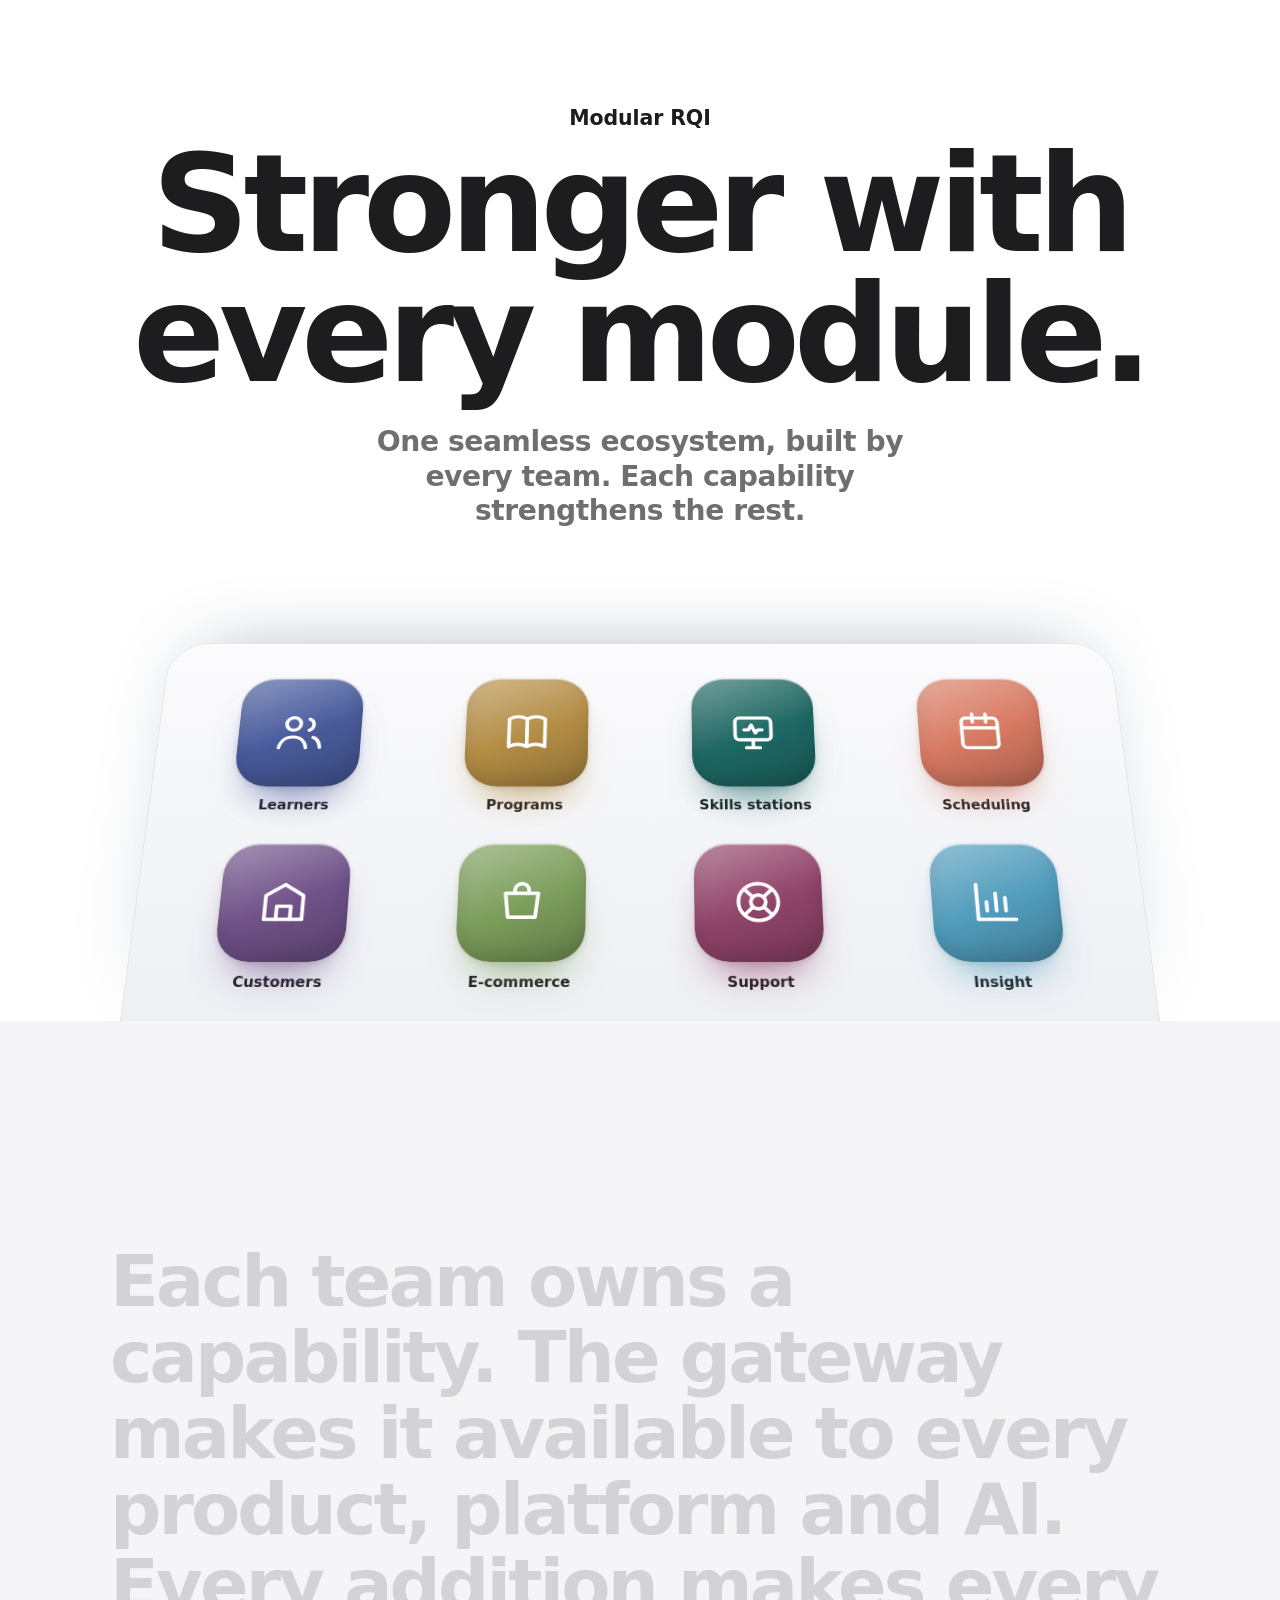
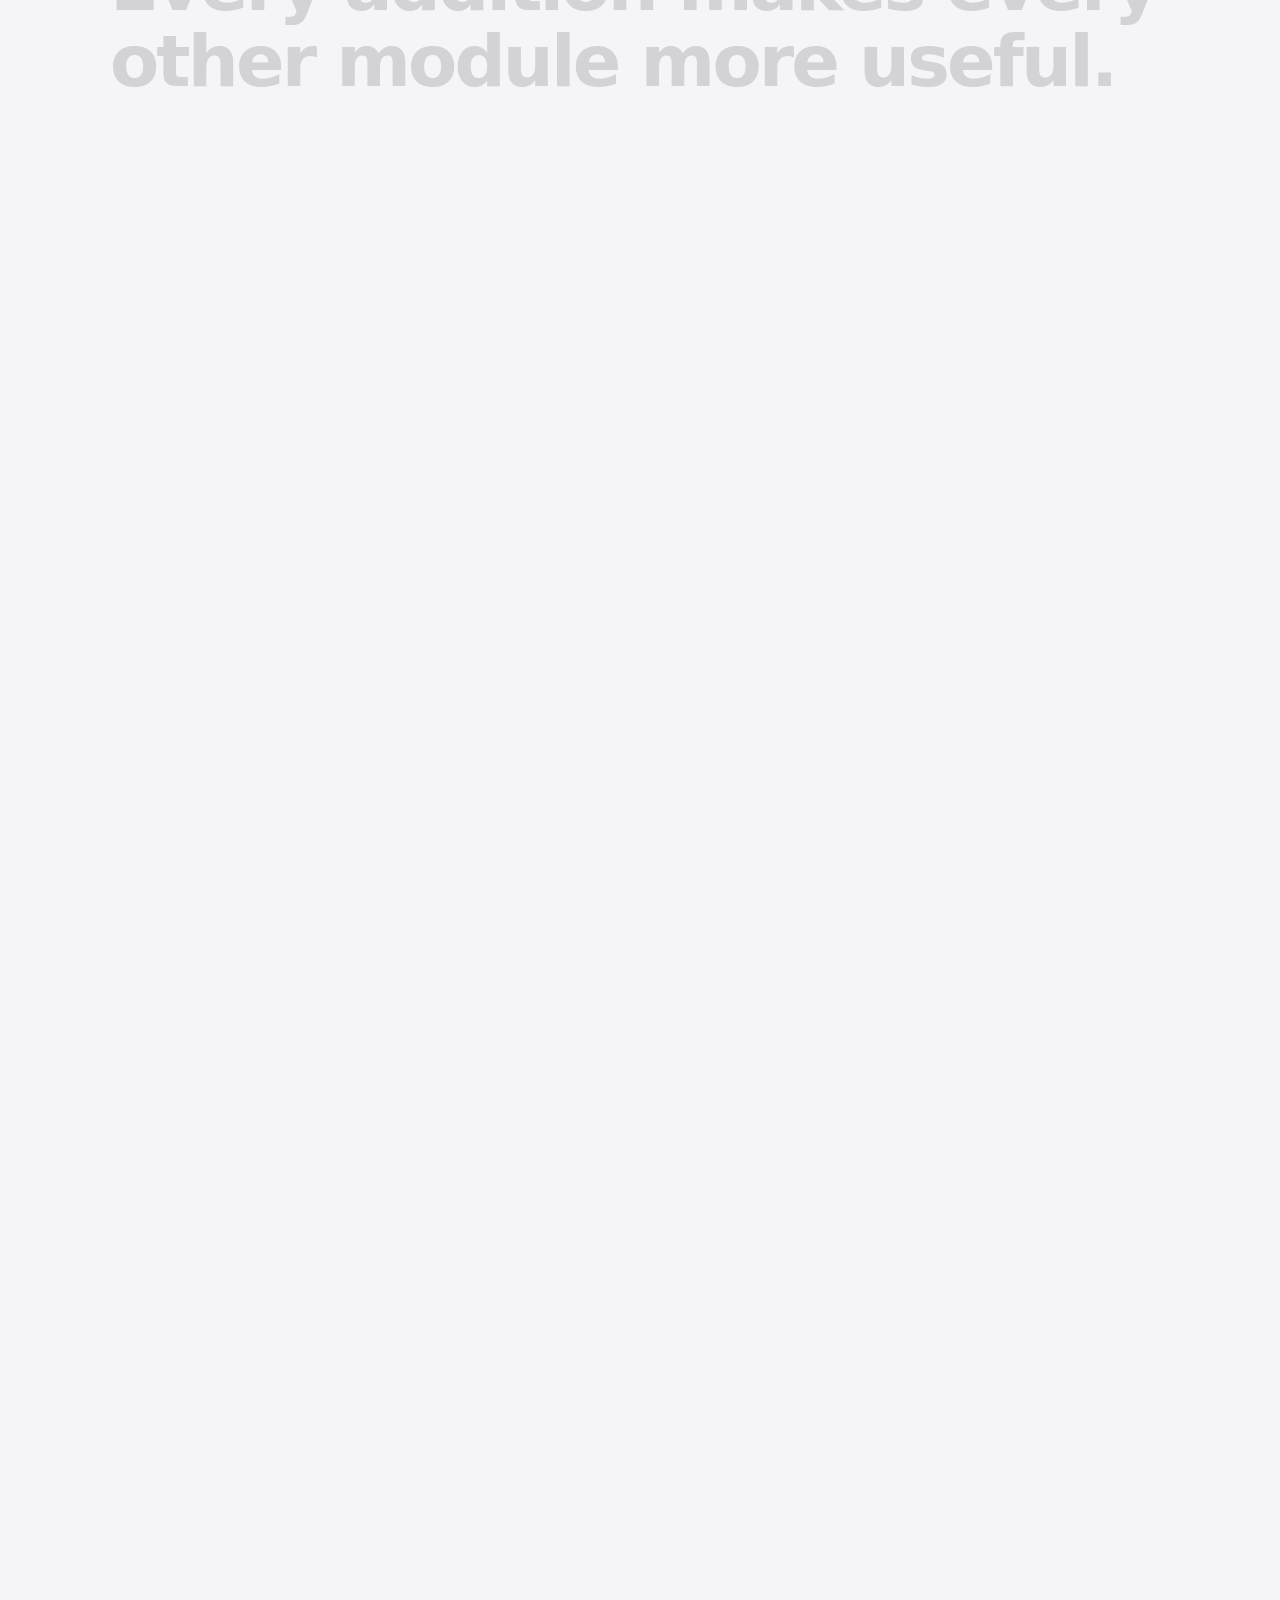
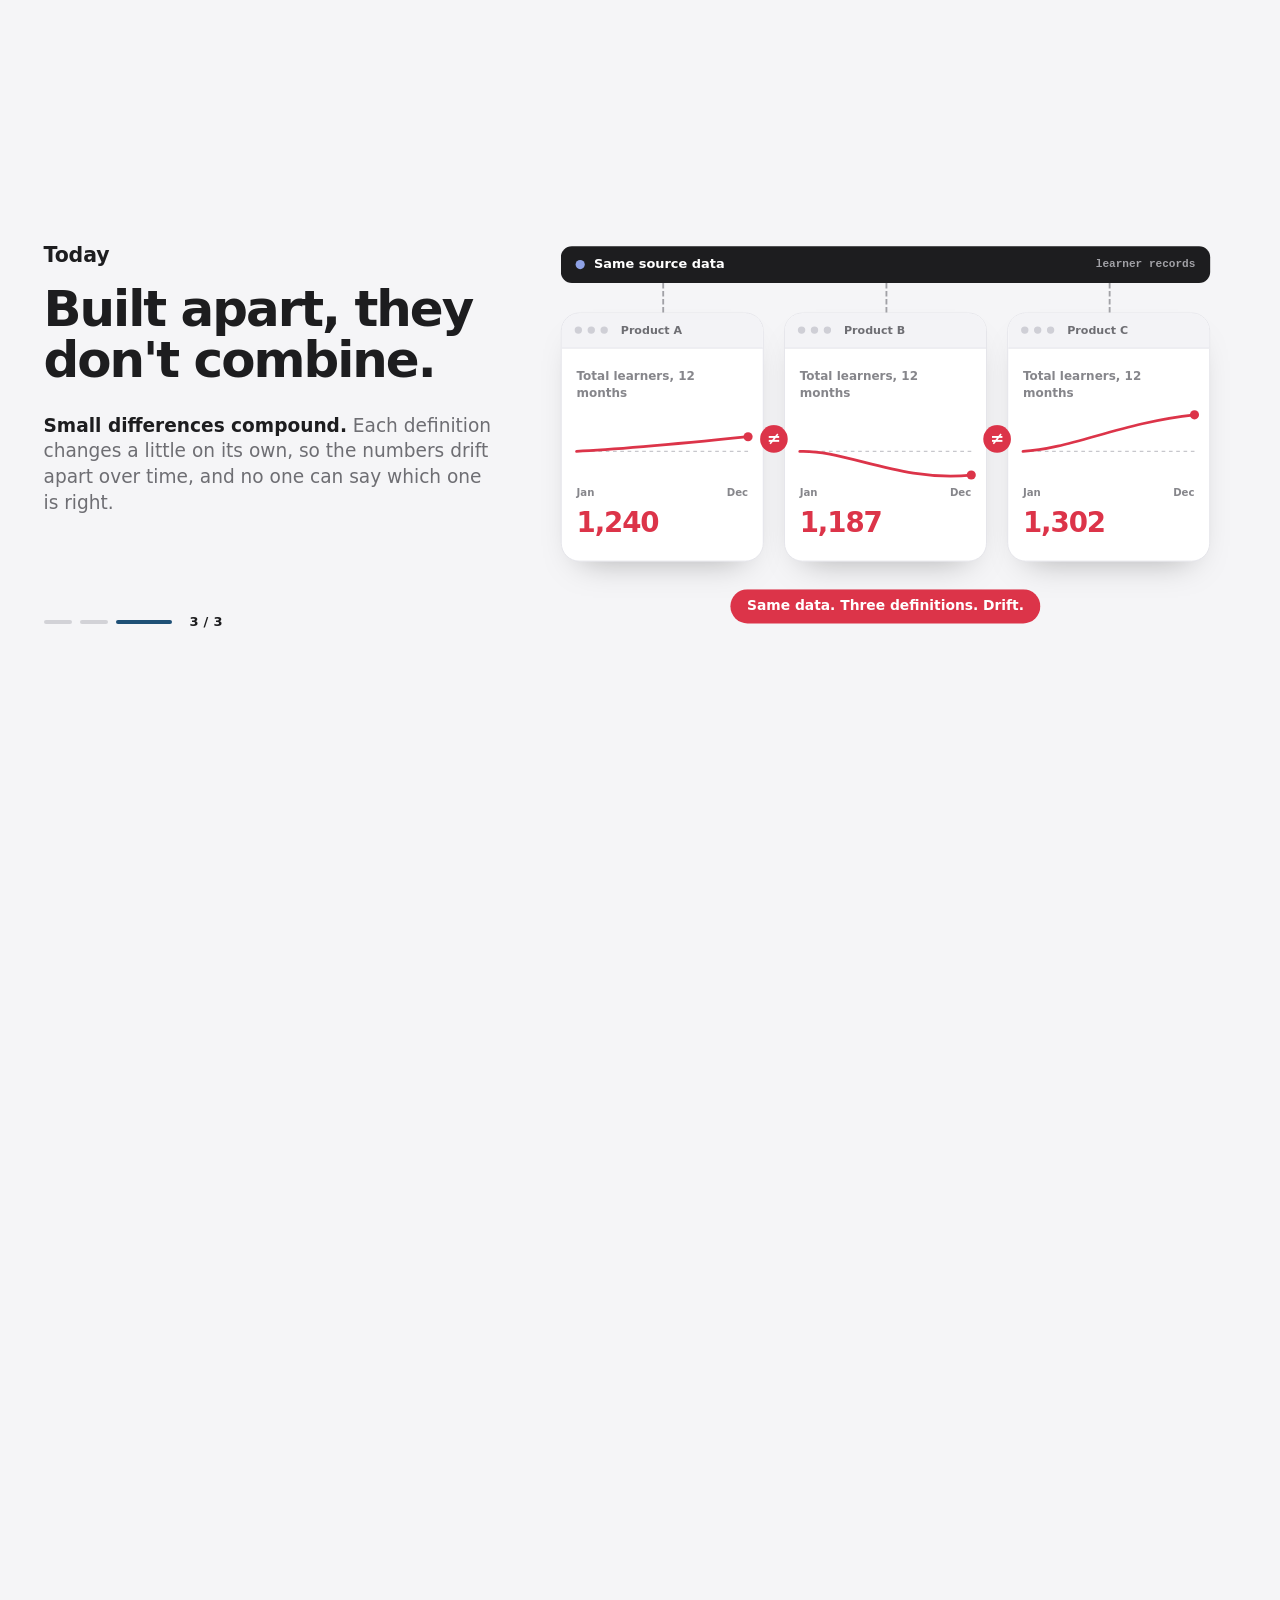
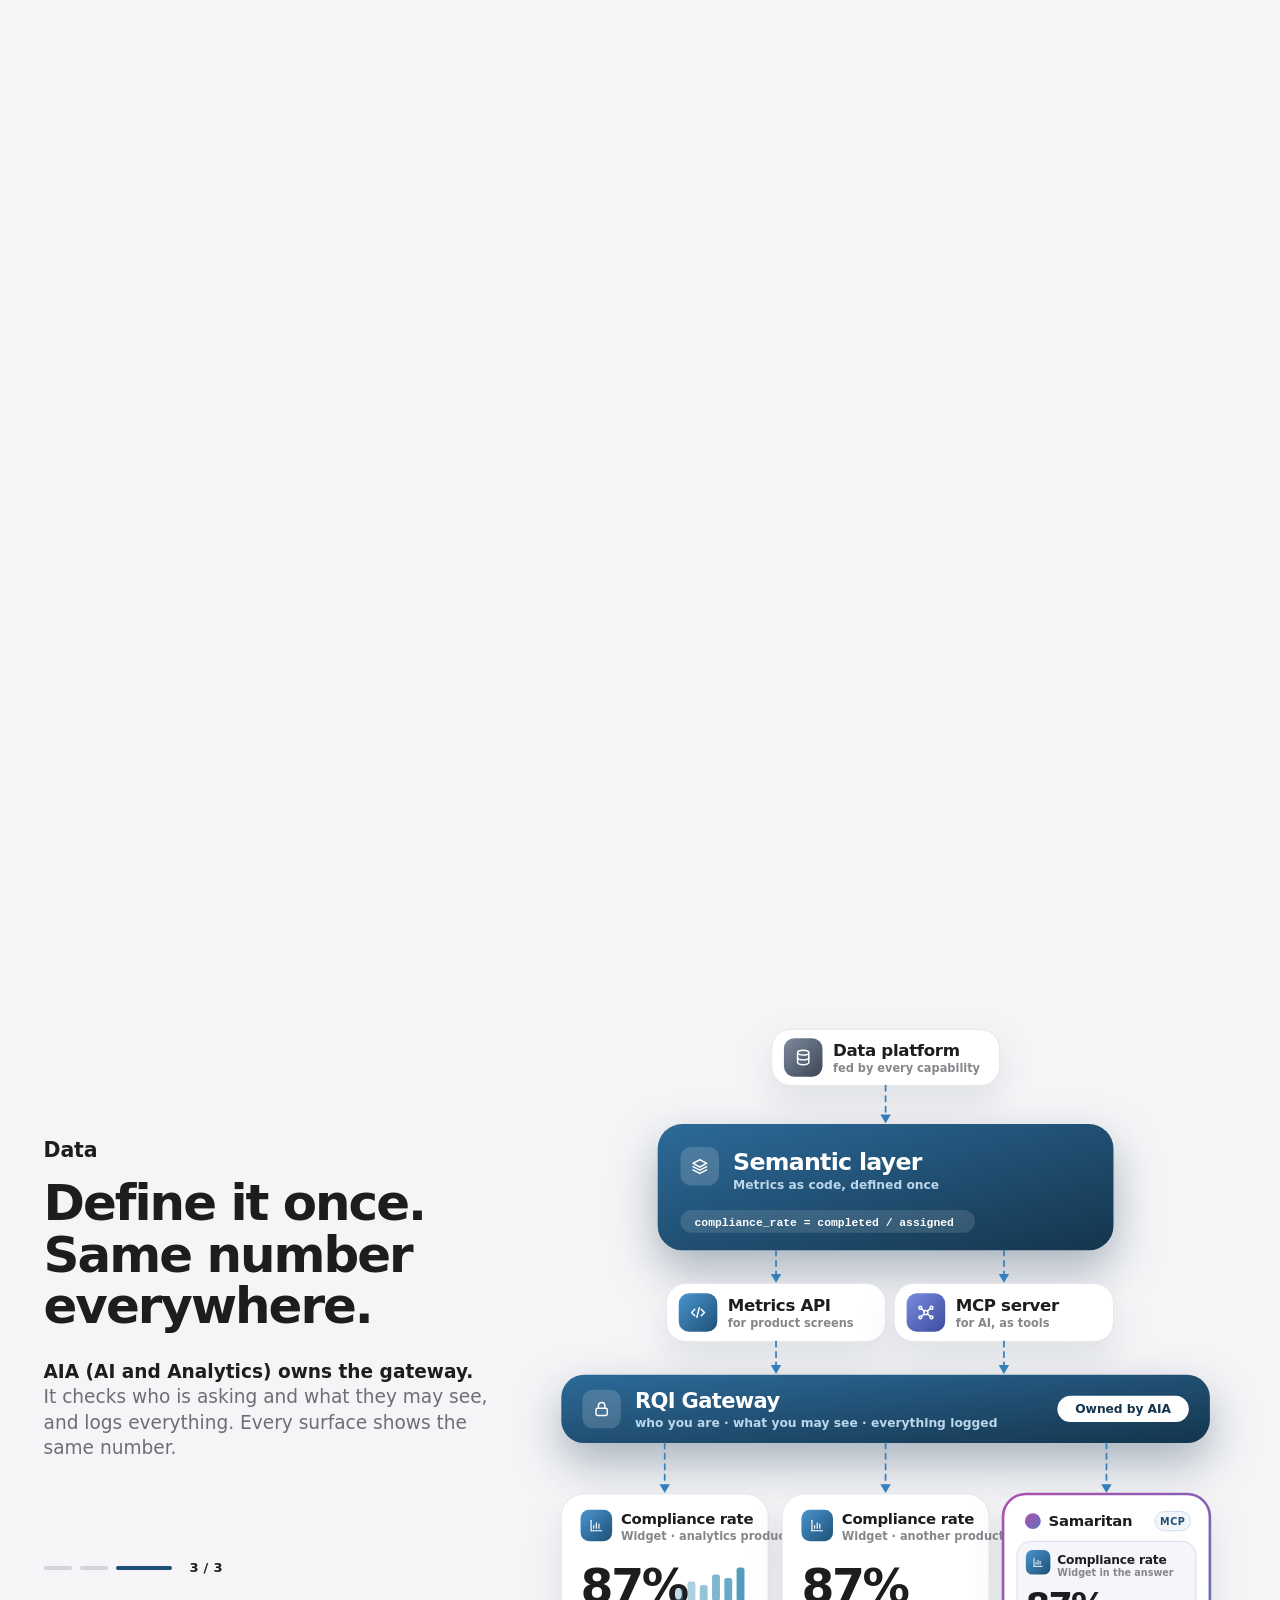
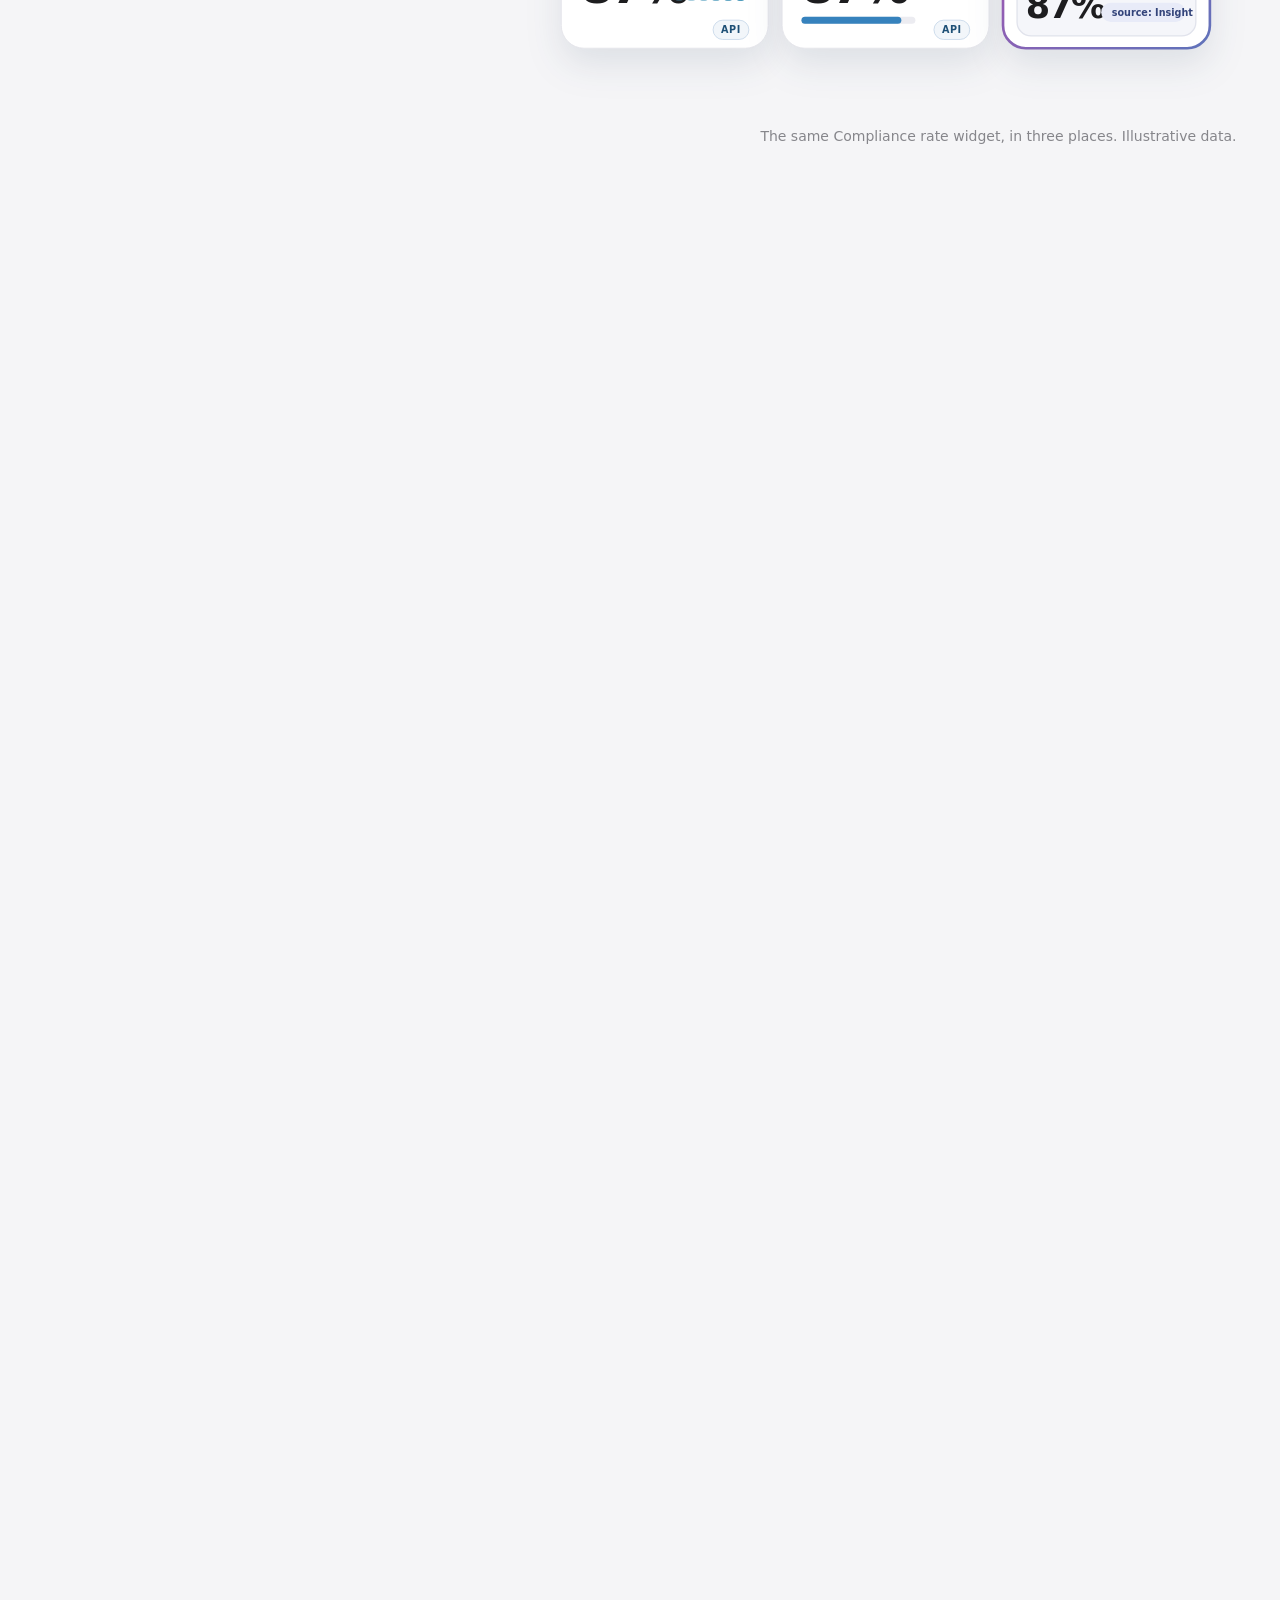
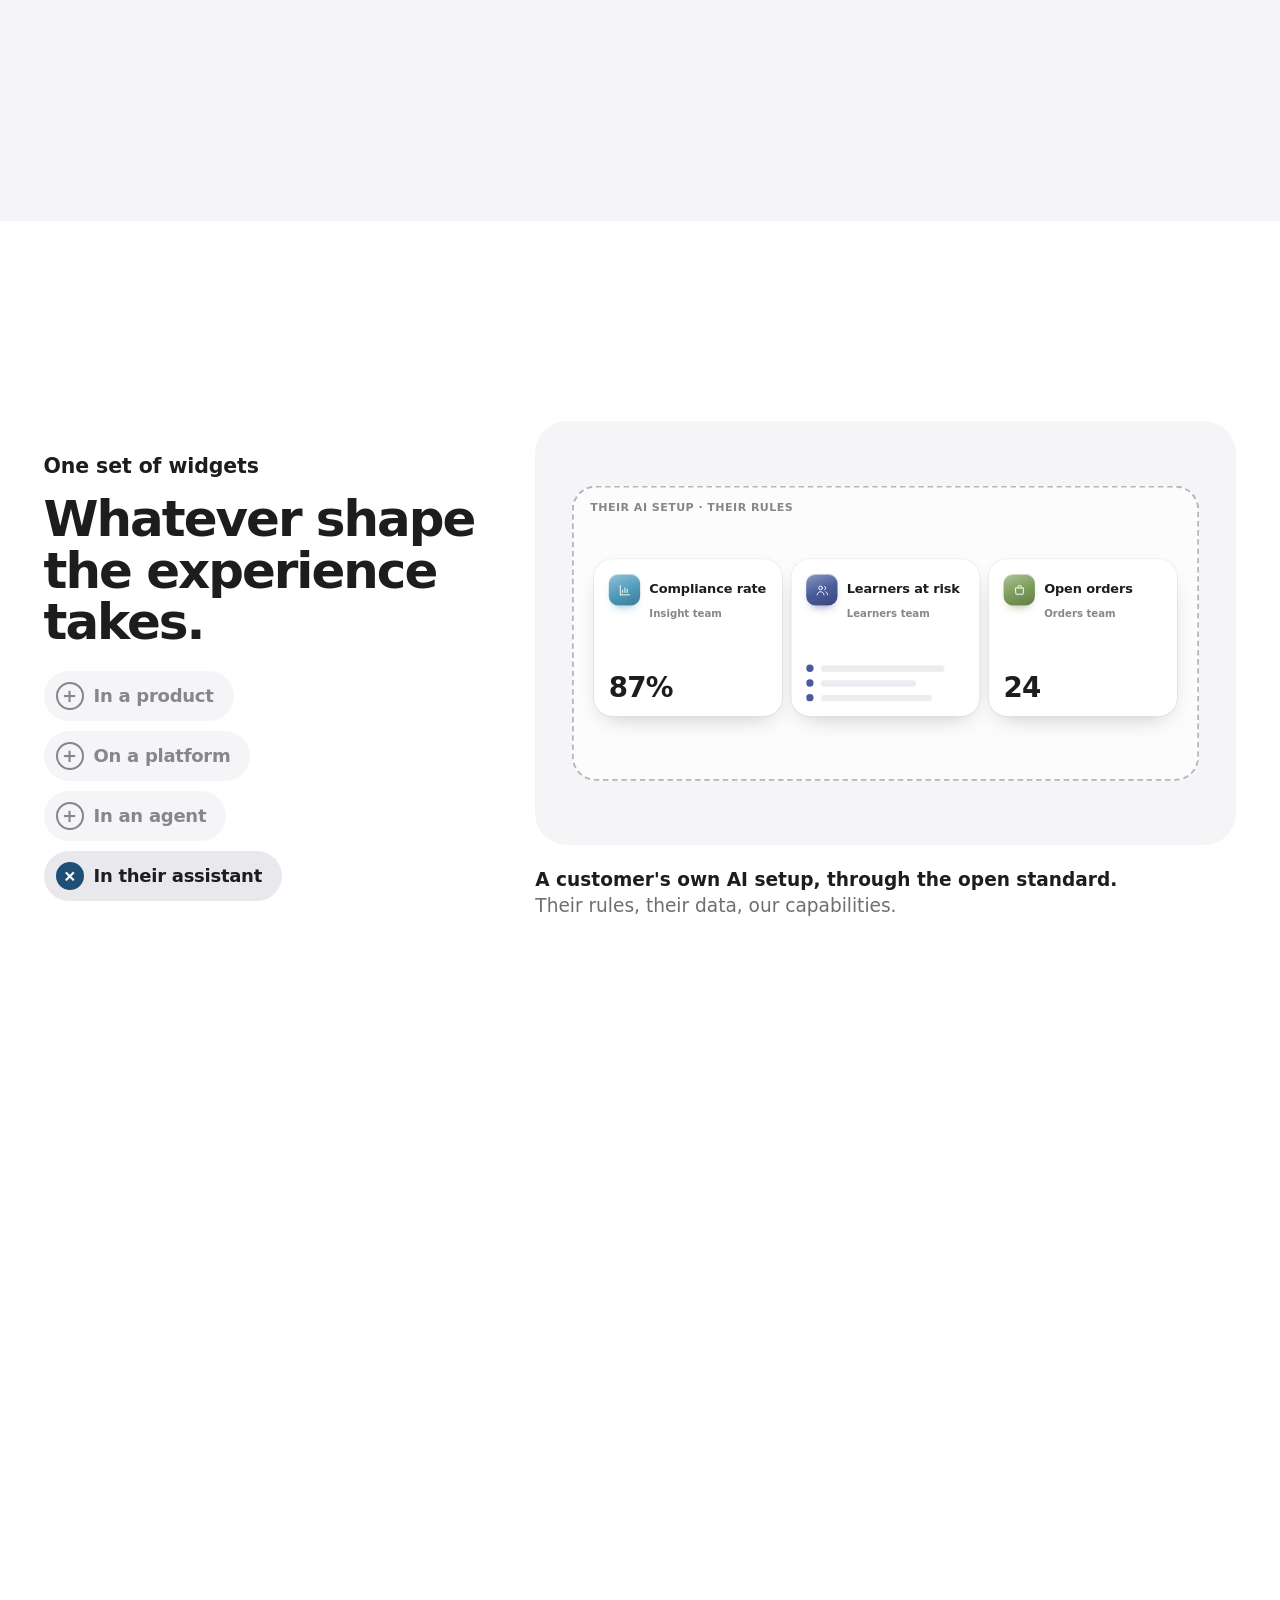
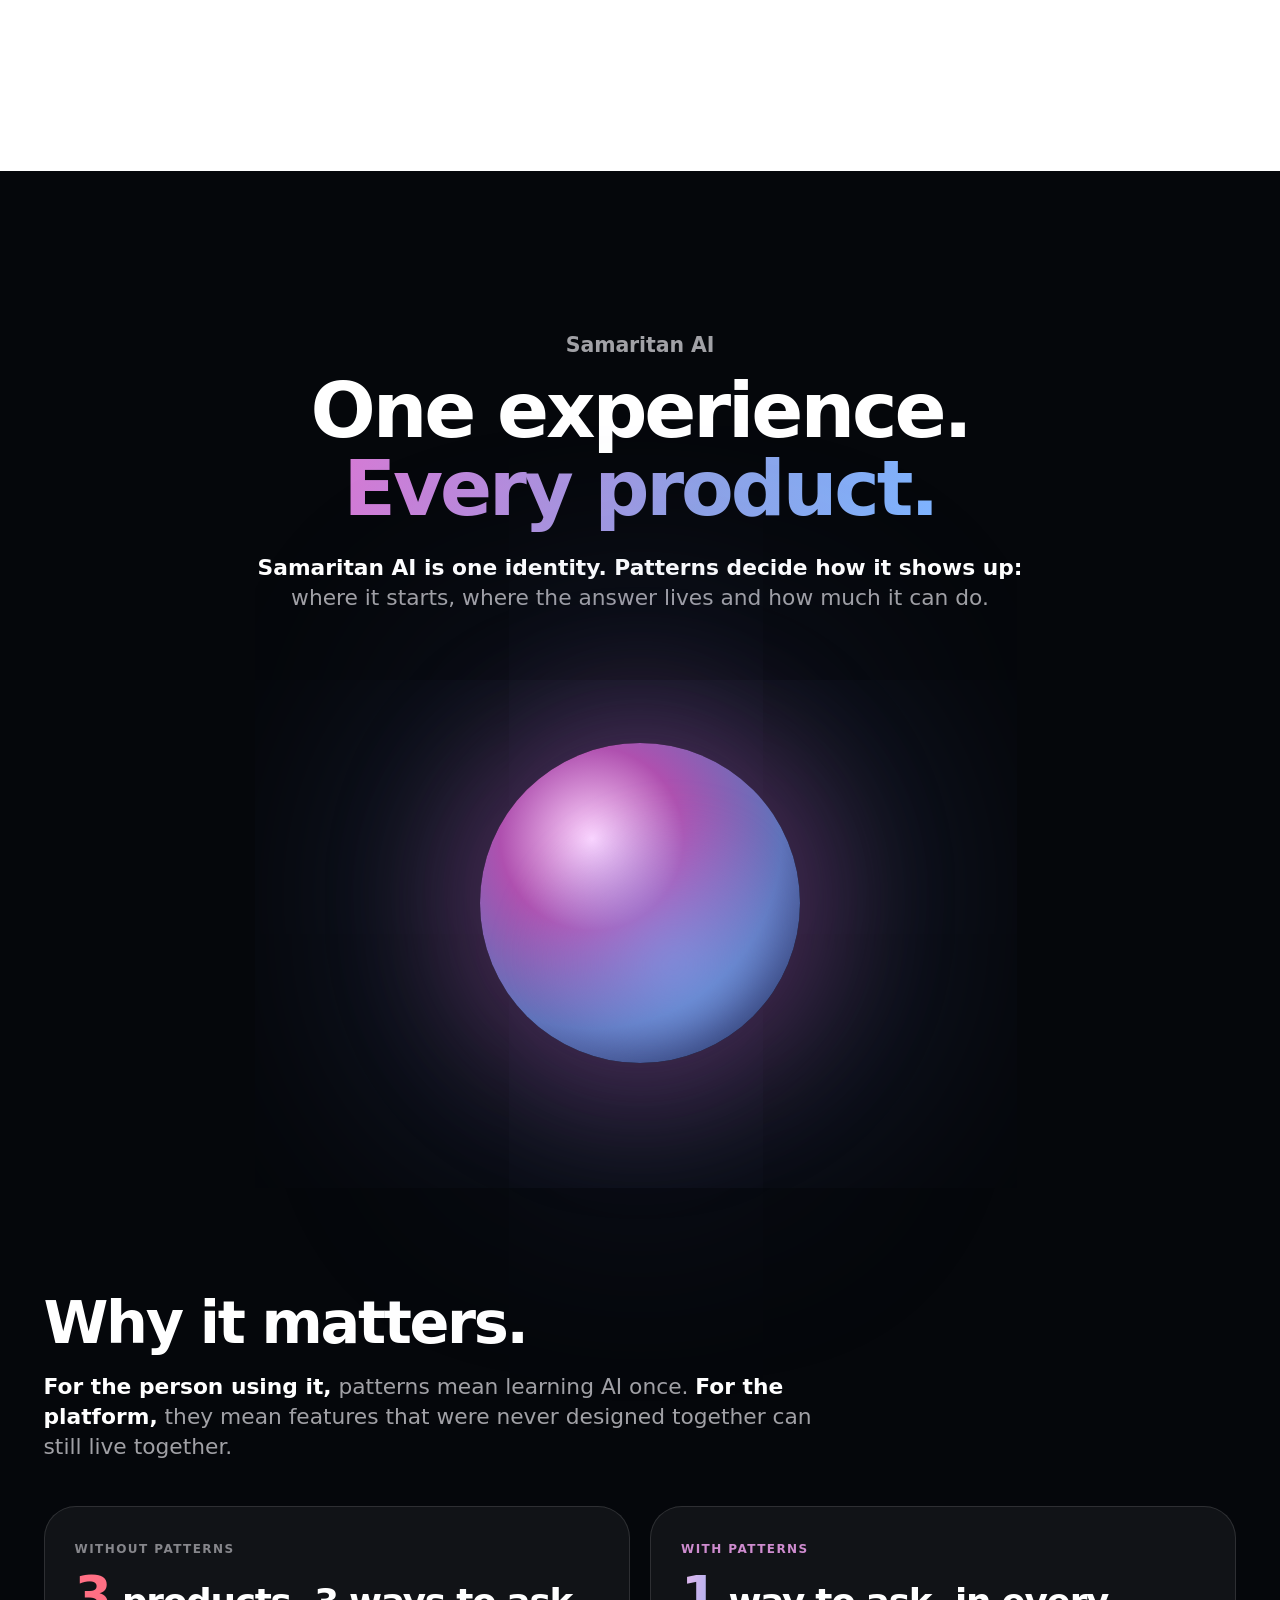
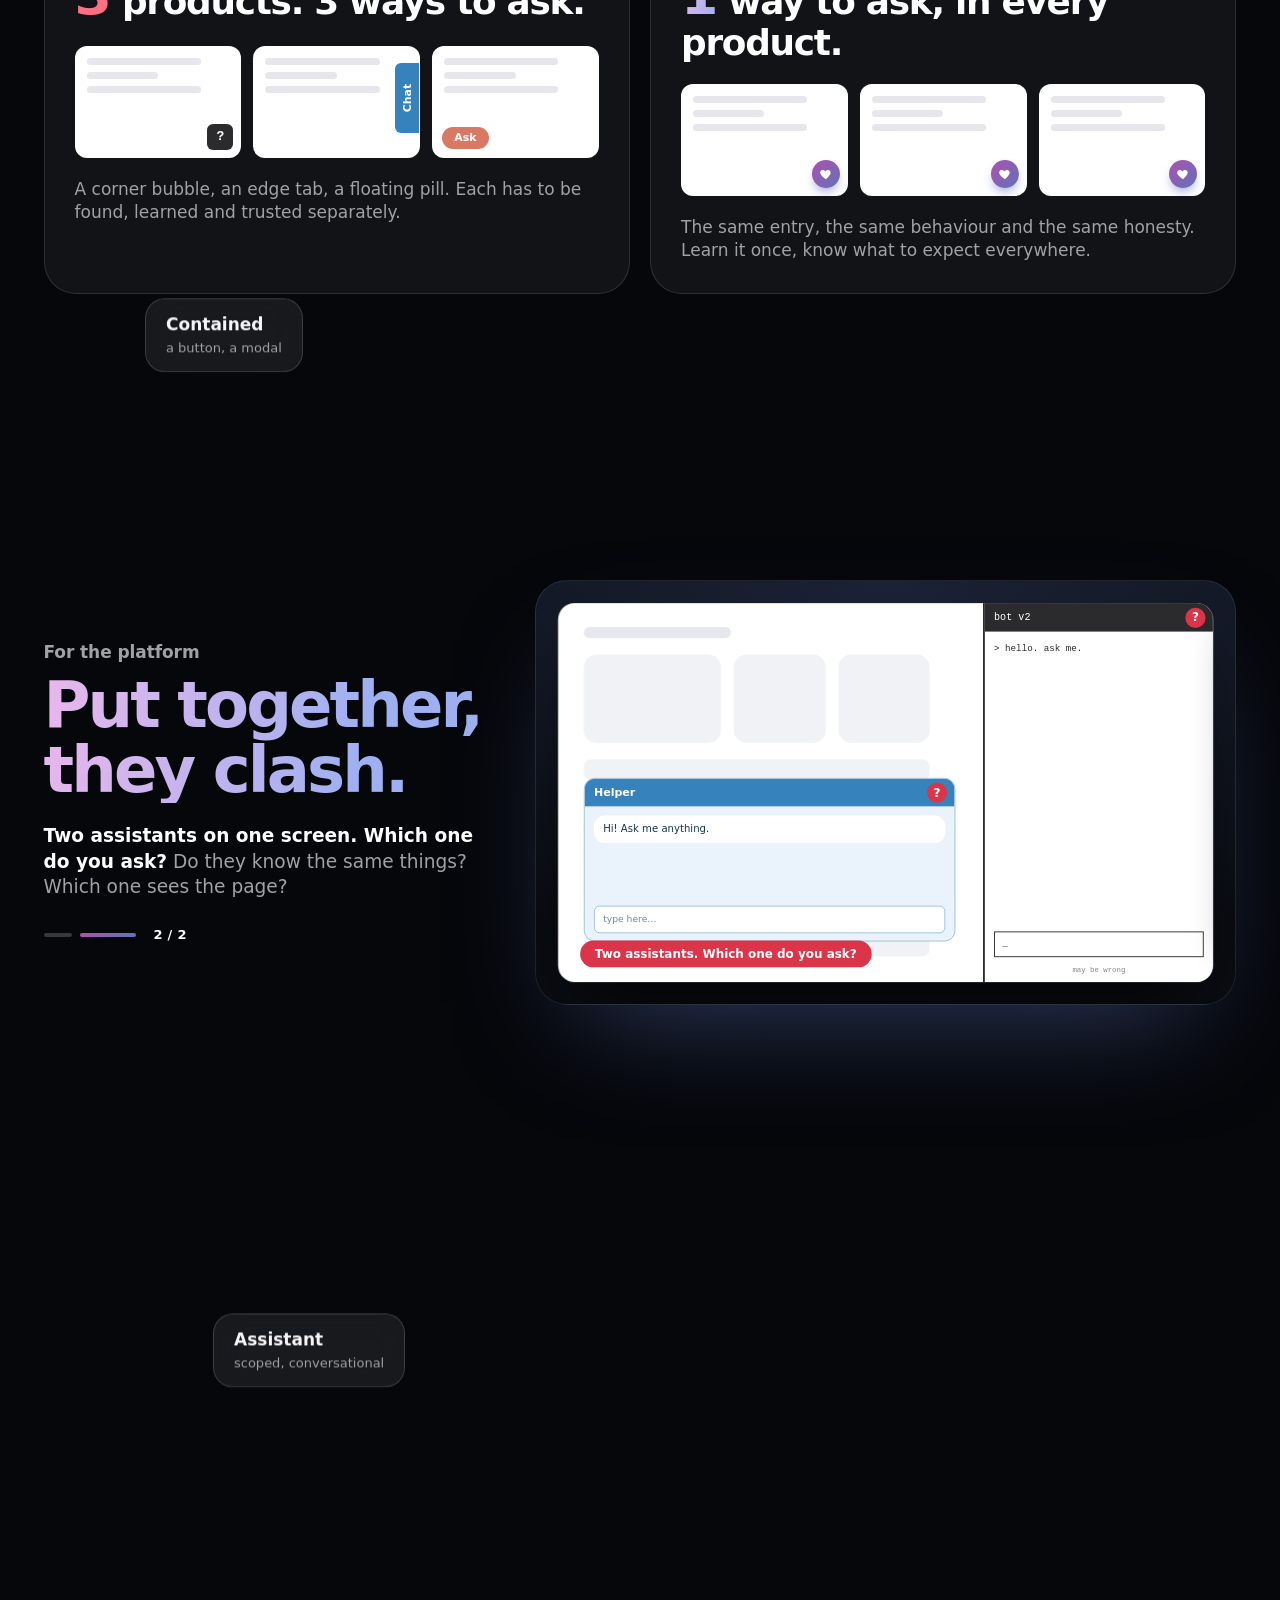
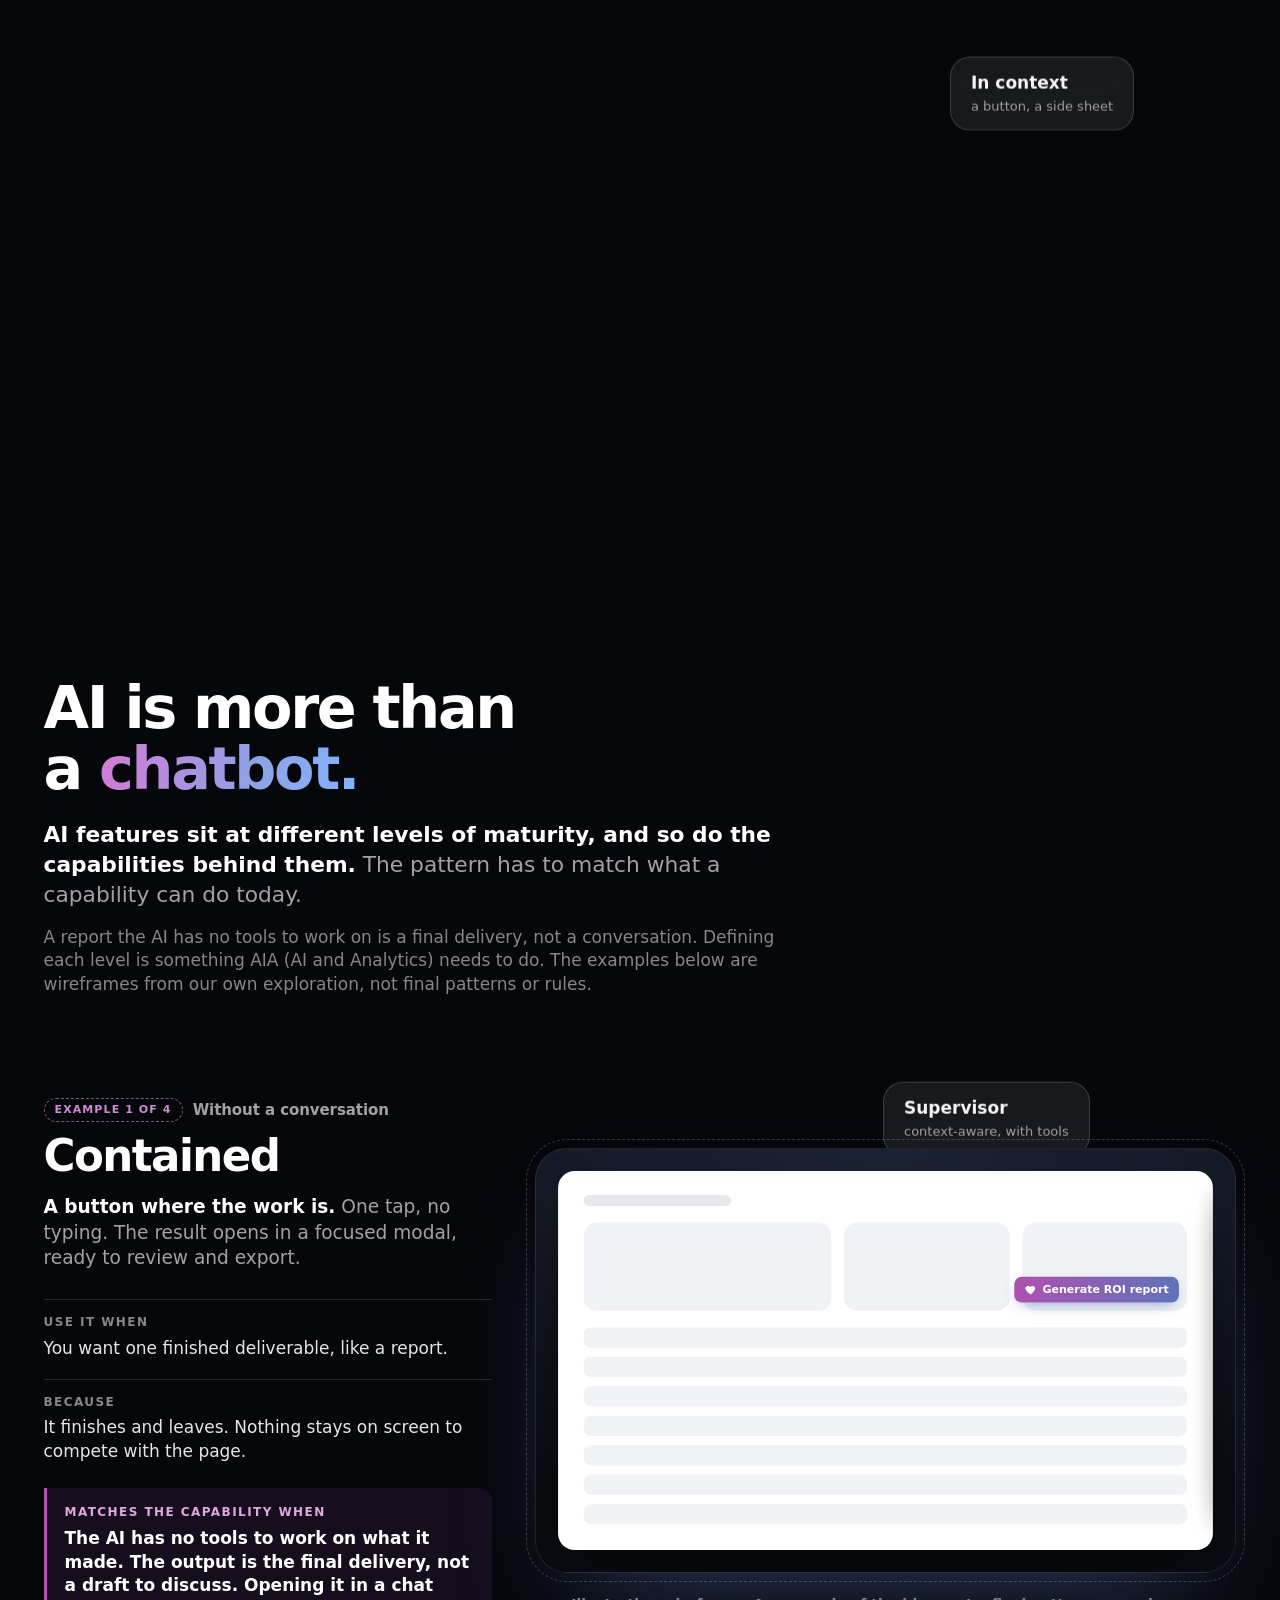
==== commit 42e34521: "Fix spacing in the AI intro and examples Co-Authored-By: Claude Sonnet 5.5 <noreply@anthropic.com>" ====
--- a/index.html
+++ b/index.html
@@ -179,7 +179,8 @@
 
   <div class="wrap pfour">
     <h2 class="h2" style="font-size:clamp(34px,4.6vw,64px)">AI is more than<br>a <span class="gradtext">chatbot.</span></h2>
-    <p class="lead" style="margin:18px 0 0;text-align:left"><b>AI features sit at different levels of maturity, and so do the capabilities behind them.</b> The pattern has to match what a capability can do today. A report the AI has no tools to work on is a final delivery, not a conversation. Defining each level is something AIA (AI and Analytics) needs to do. The examples below are wireframes from our own exploration. They are not final patterns or rules.</p>
+    <p class="lead" style="margin:20px 0 0;text-align:left"><b>AI features sit at different levels of maturity, and so do the capabilities behind them.</b> The pattern has to match what a capability can do today.</p>
+    <p class="lead lead2">A report the AI has no tools to work on is a final delivery, not a conversation. Defining each level is something AIA (AI and Analytics) needs to do. The examples below are wireframes from our own exploration, not final patterns or rules.</p>
   </div>
 
 
--- a/identity.css
+++ b/identity.css
@@ -816,3 +816,16 @@
 @media (min-width: 901px) and (max-width: 1180px) { .dscene .stick { grid-template-columns: minmax(250px, 0.62fr) 1.38fr; gap: 20px; } .dscene h2 { font-size: clamp(28px, 3.9vw, 40px); } }
 @media (min-width: 901px) and (max-width: 1180px) { :root { --scene-cols: minmax(250px, 0.64fr) 1.36fr; --scene-gap: 22px; } .pname { font-size: clamp(36px, 4.6vw, 52px); } }
 @media (min-width: 901px) and (max-width: 1180px) { .gstat { gap: 22px; } .gstat small { white-space: nowrap; font-size: 11px; letter-spacing: 0.08em; } }
+
+/* spacing between the intro and the first example, and inside each example */
+.pfour .lead { max-width: 32em; }
+.pfour .lead2 { margin: 16px 0 0; font-size: clamp(17px, 1.3vw, 19px); color: #86868b; text-align: left; }
+.pfour:has(+ .pex) { padding-bottom: clamp(72px, 8vw, 110px); }
+.pex { padding-top: 0; }
+.pitem .plead { margin-top: 16px; }
+.pitem .pwhen { margin-top: 28px; gap: 18px; }
+.pitem .pwhen > div { padding-top: 14px; }
+.pitem .pwhen > div:nth-child(3) { margin-top: 6px; padding: 16px 18px 18px; }
+.pitem .pwhen dd { margin-top: 6px; line-height: 1.4; }
+.pitem .pgroup { margin-bottom: 4px; }
+.pfour .lead, .pfour .lead2 { max-width: 760px; }
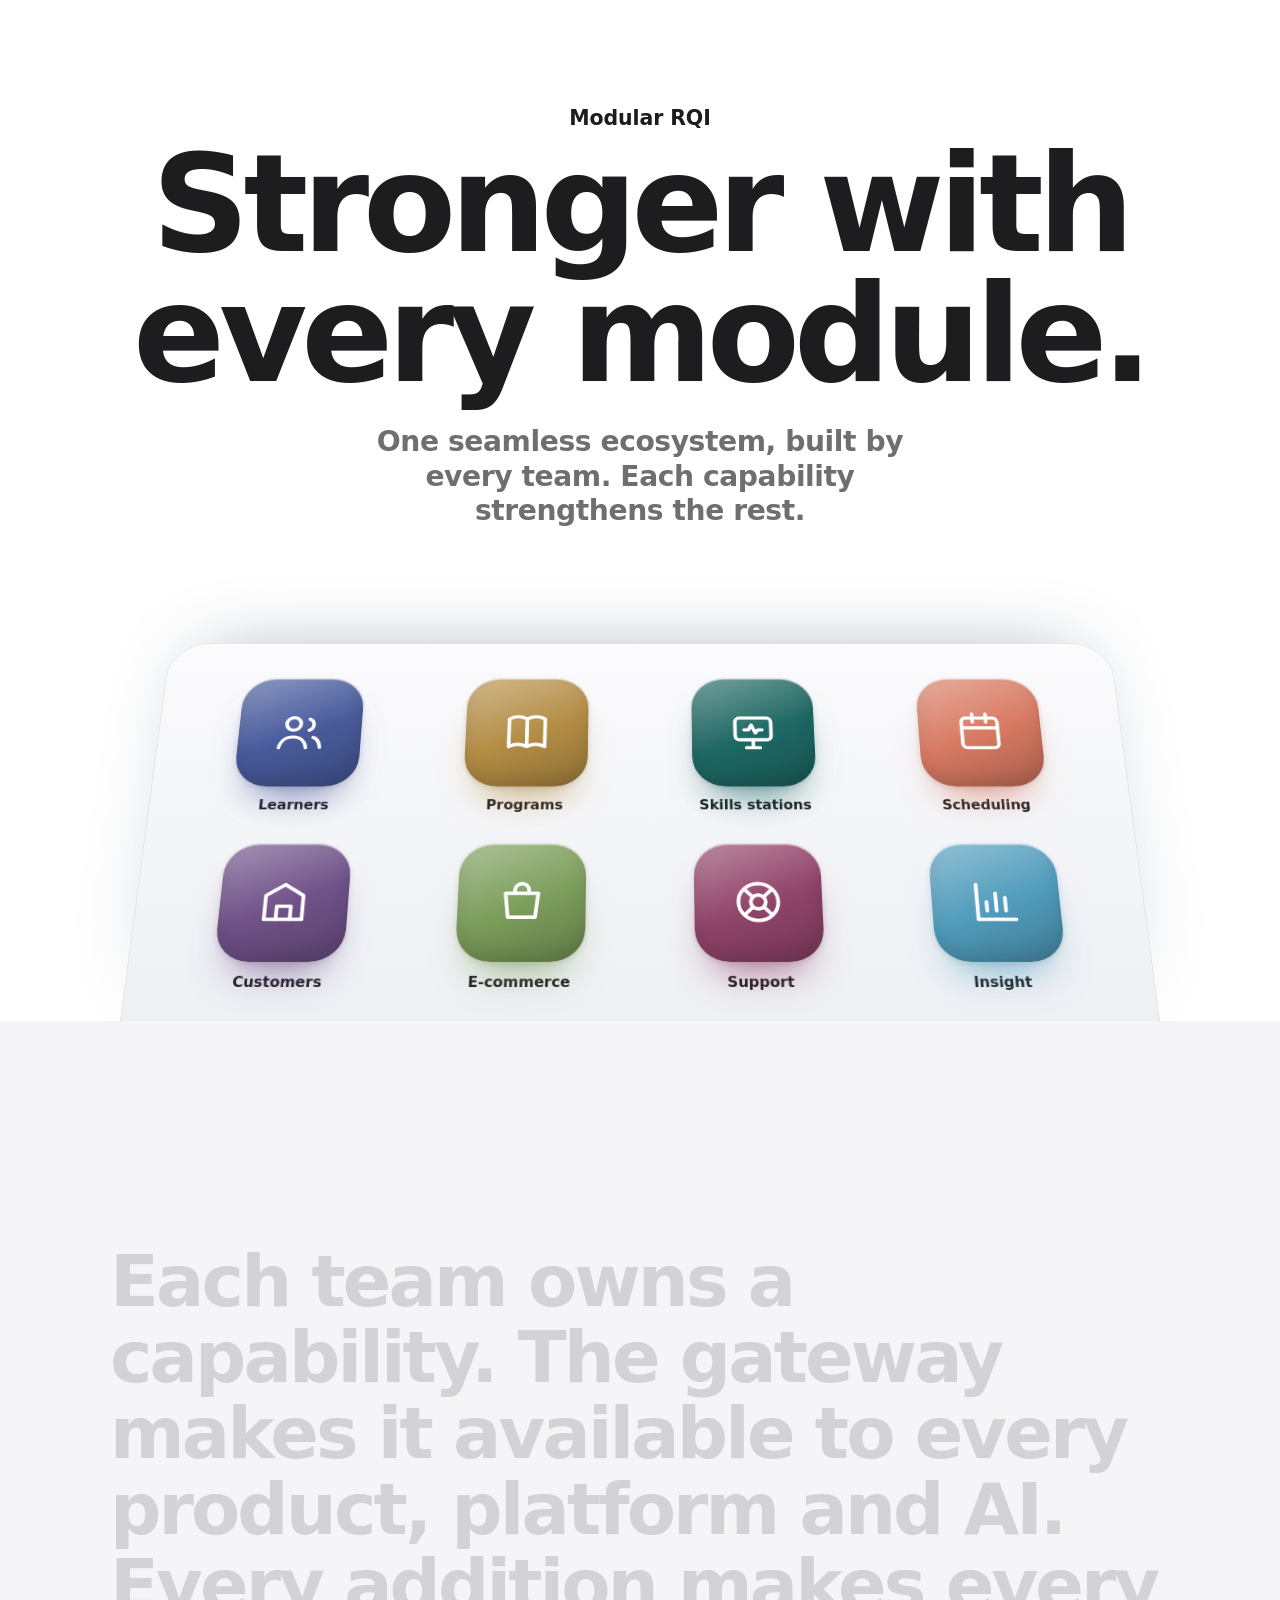
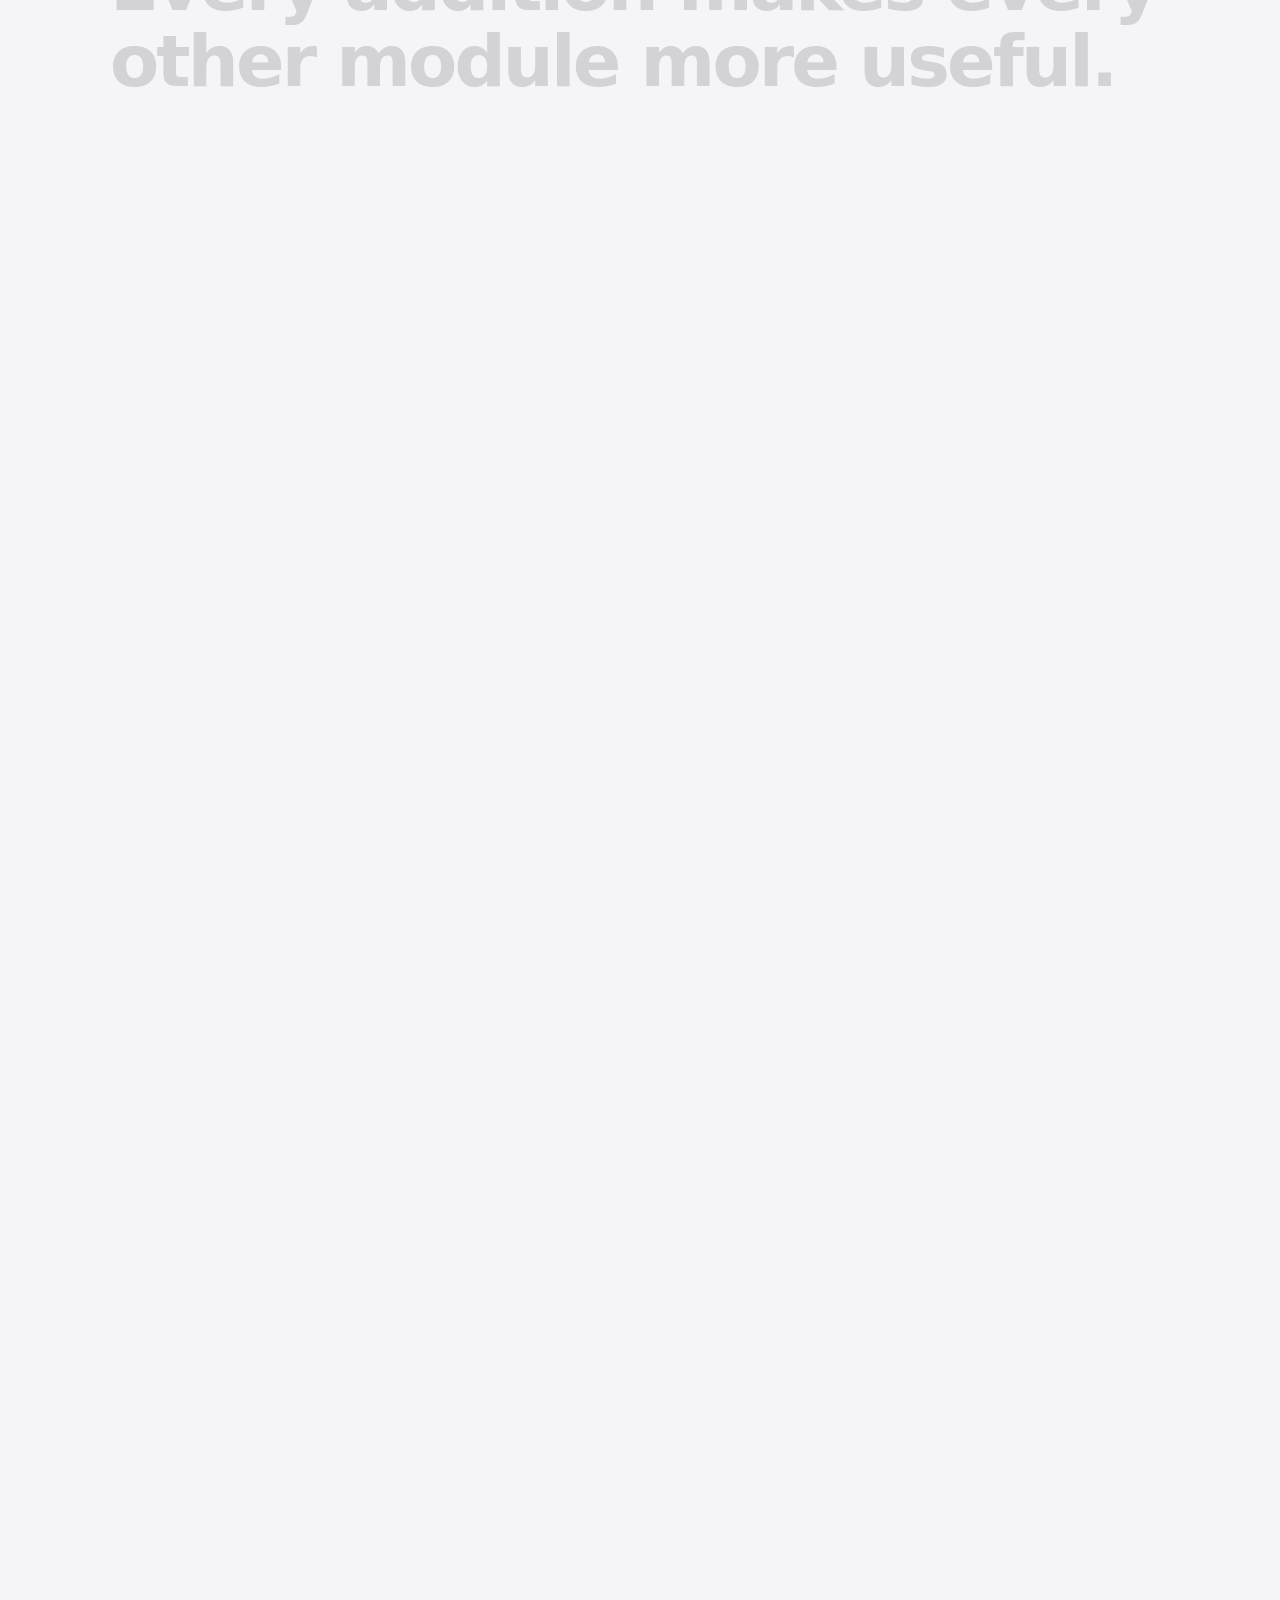
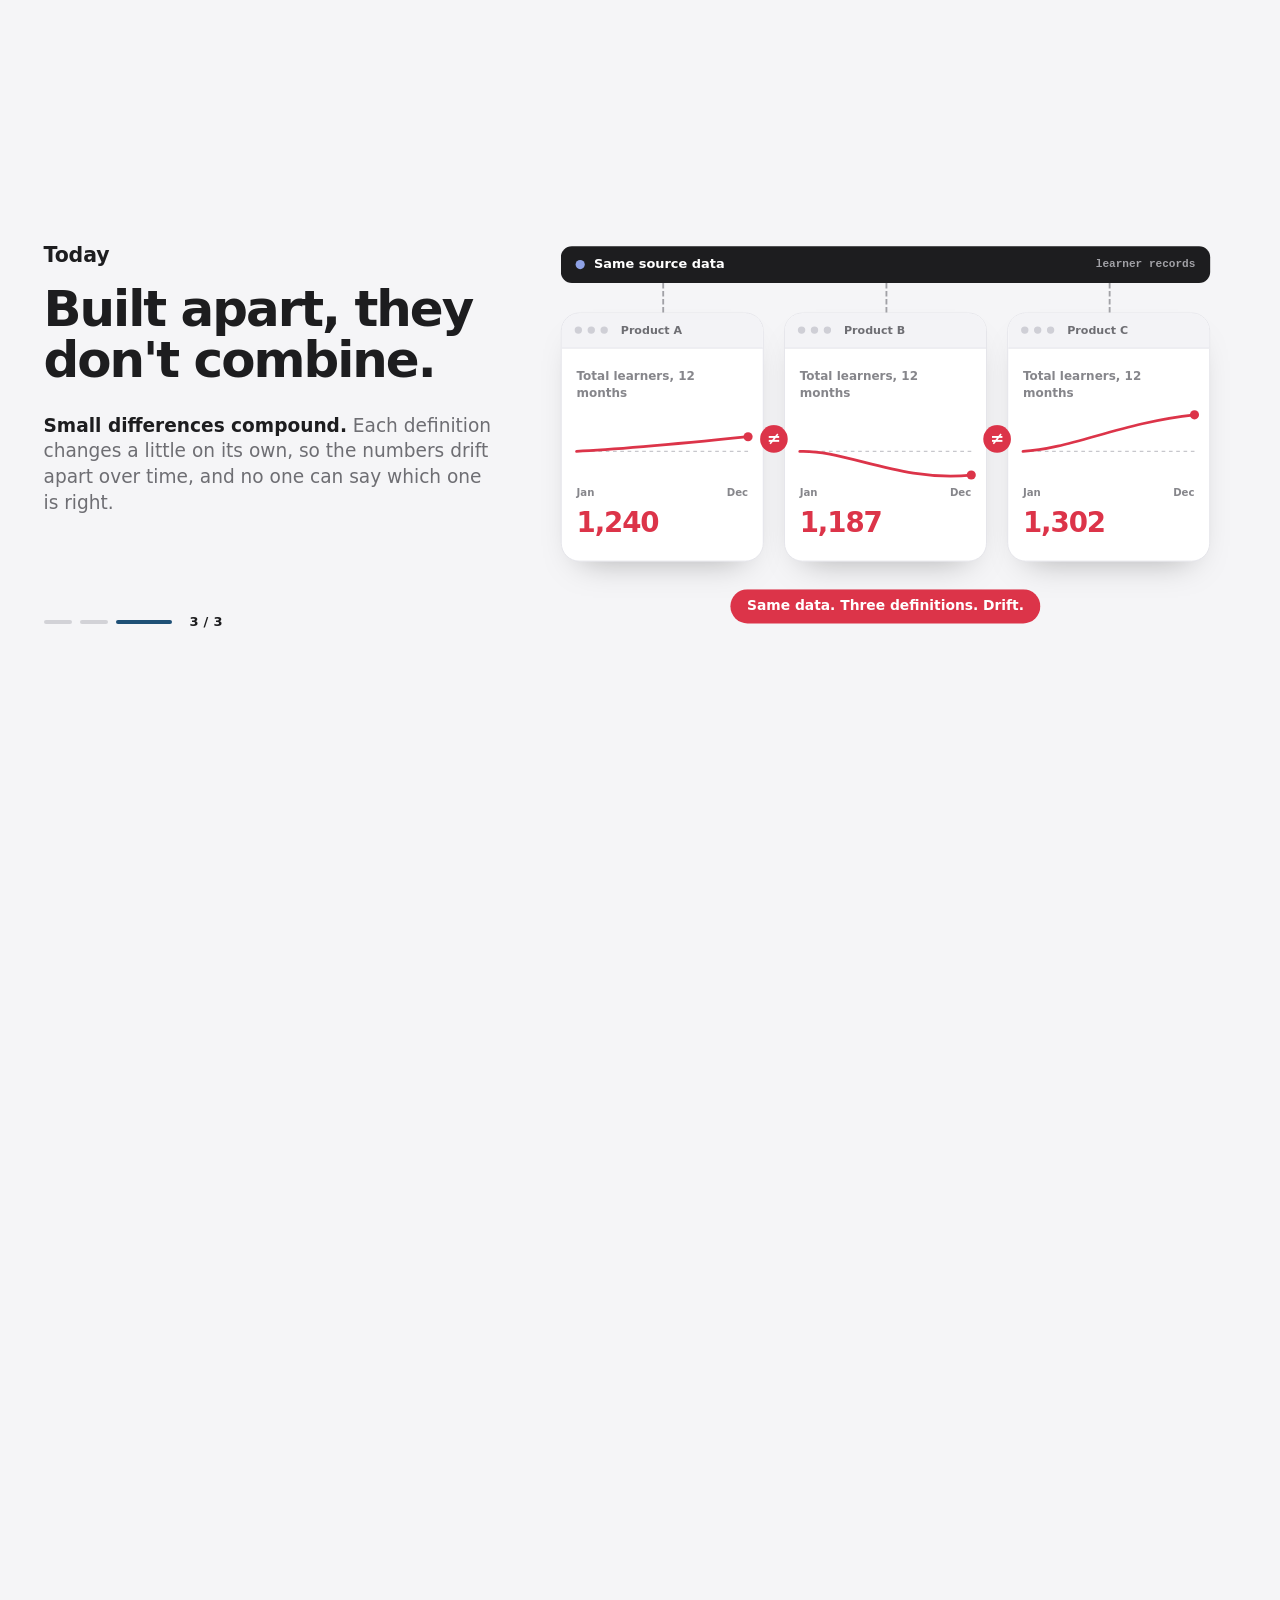
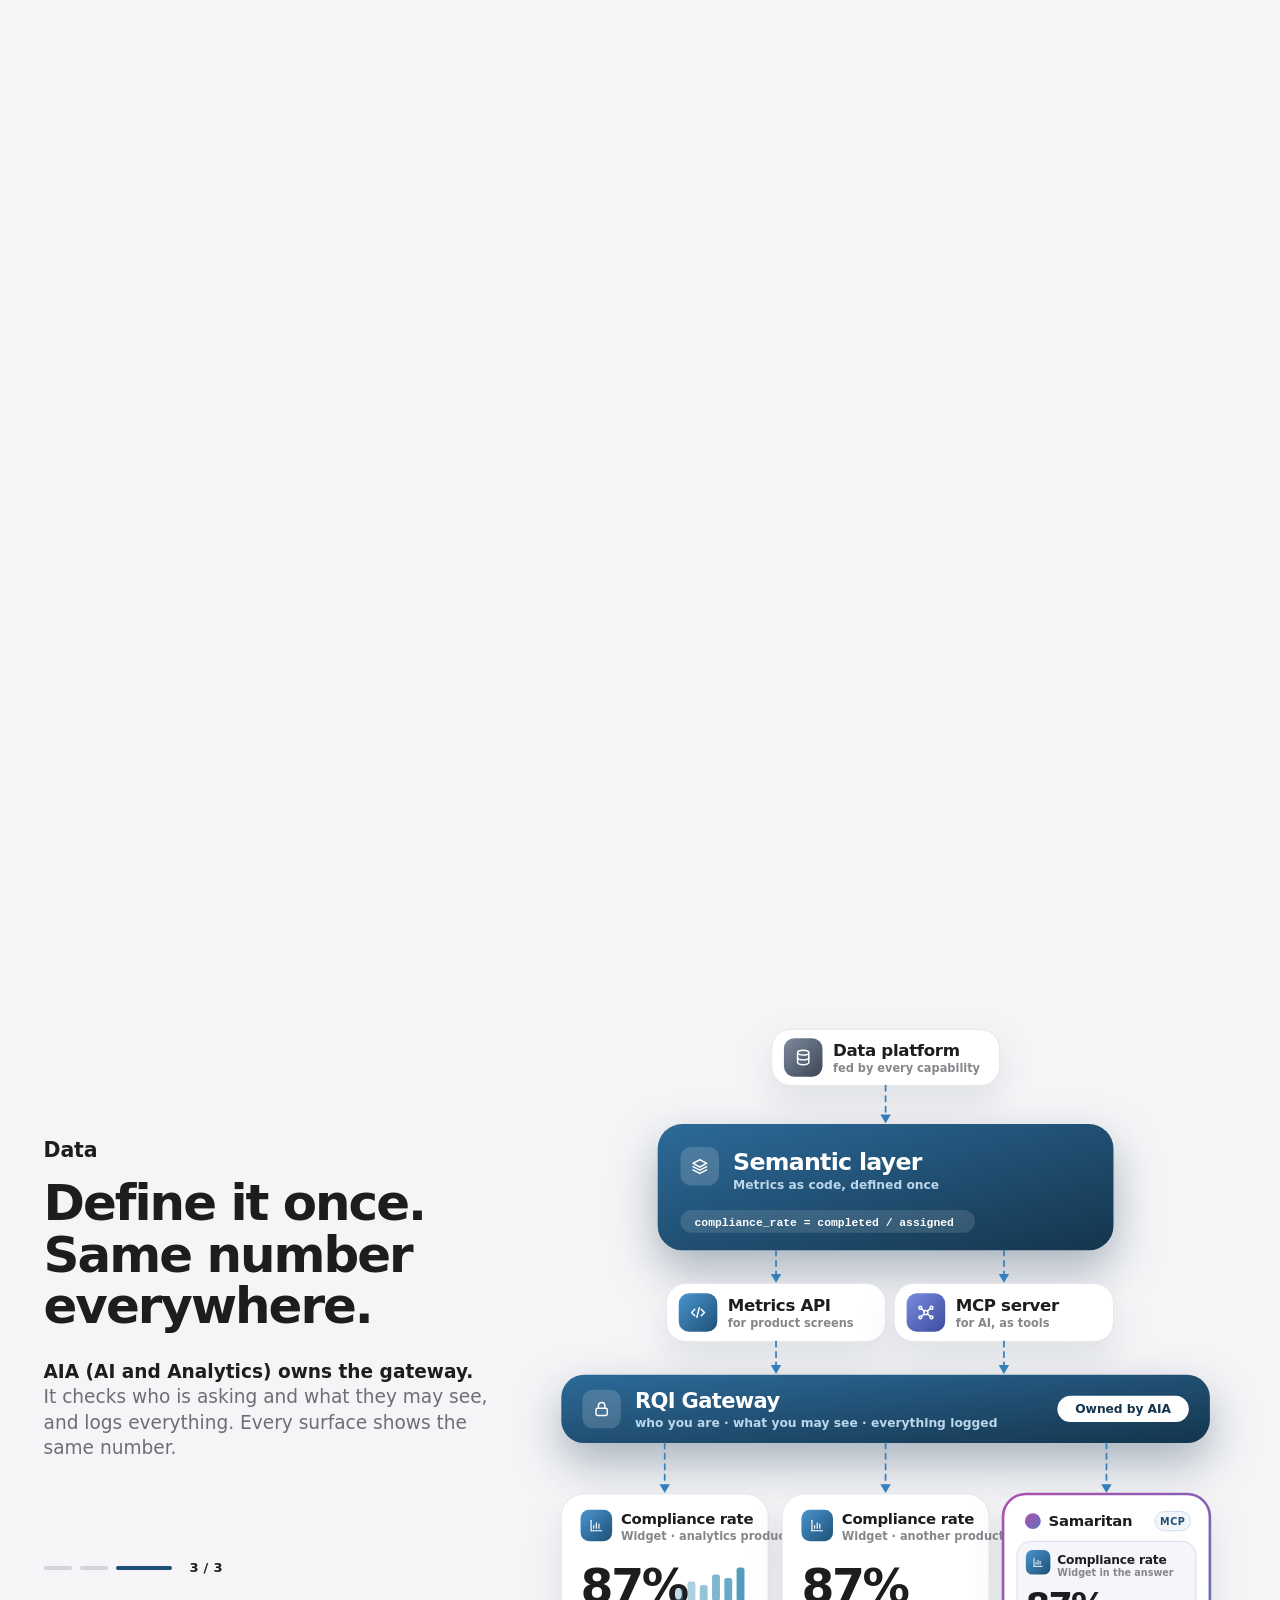
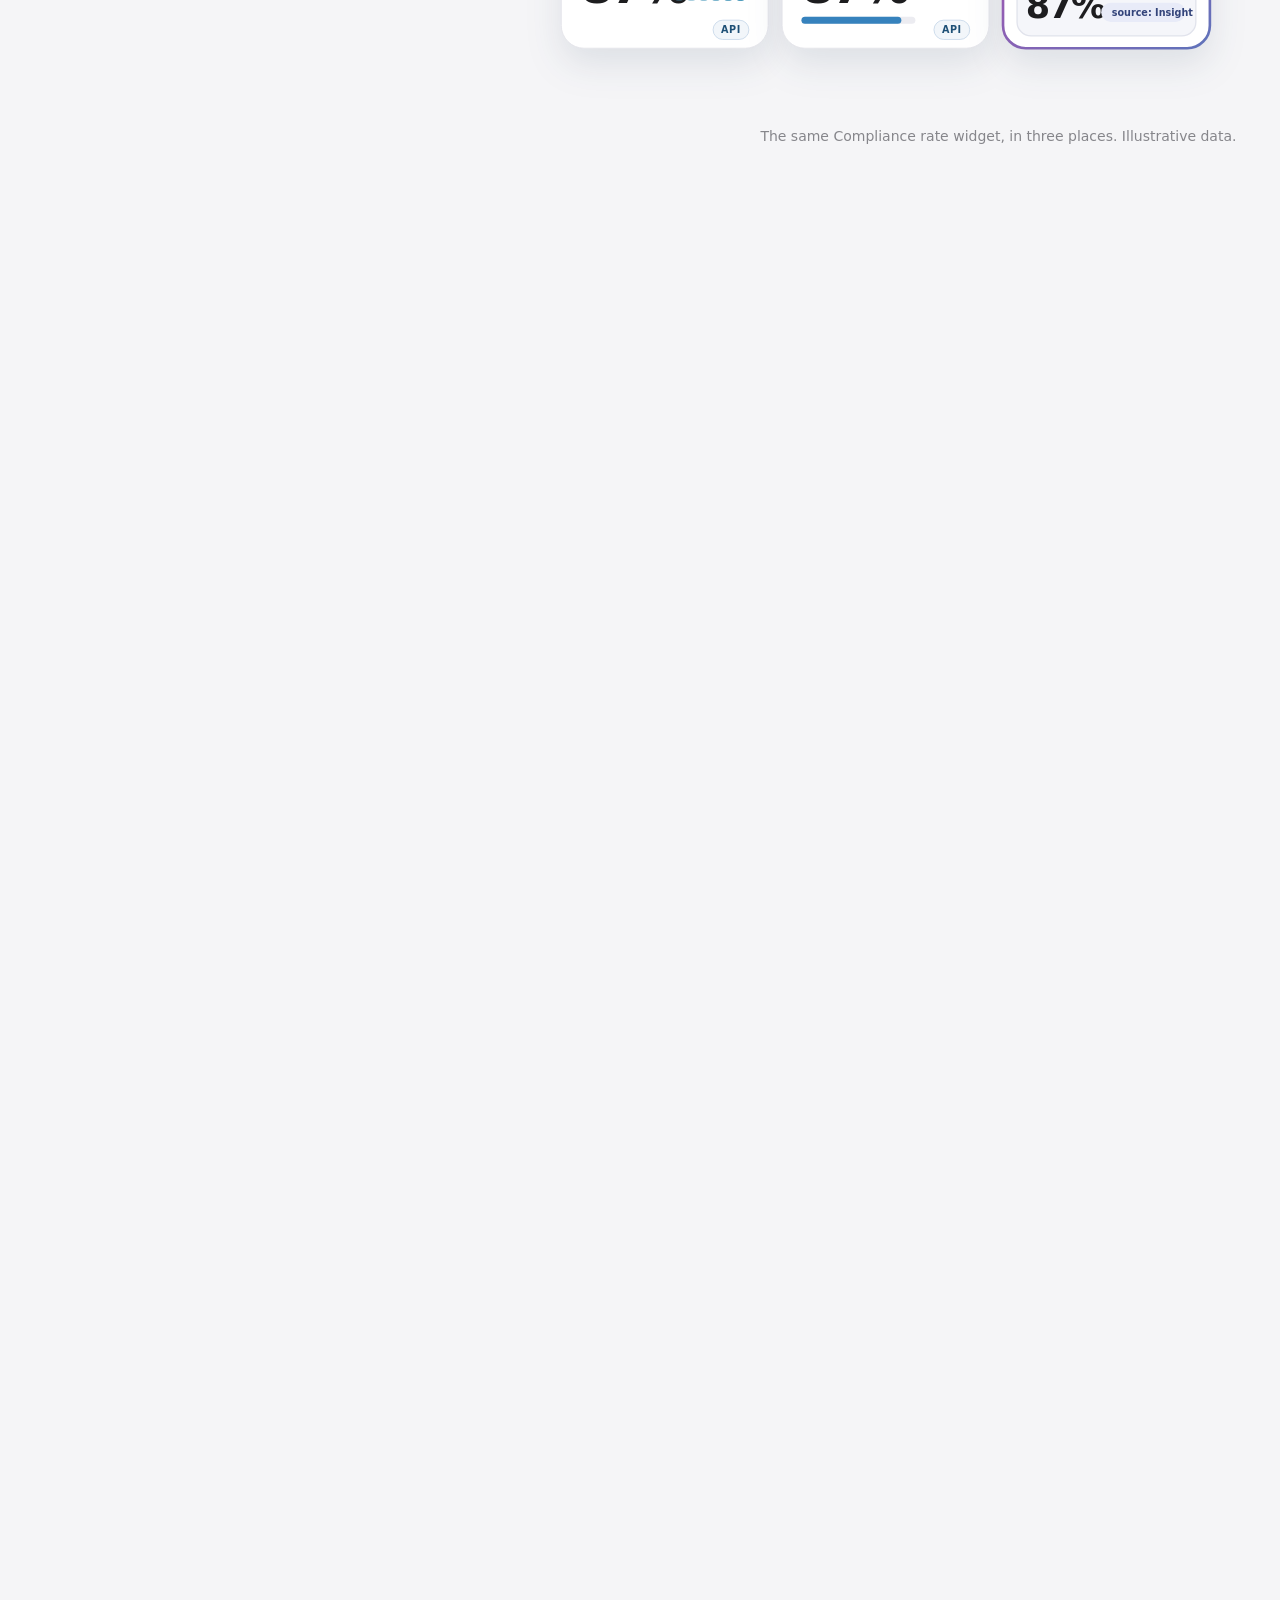
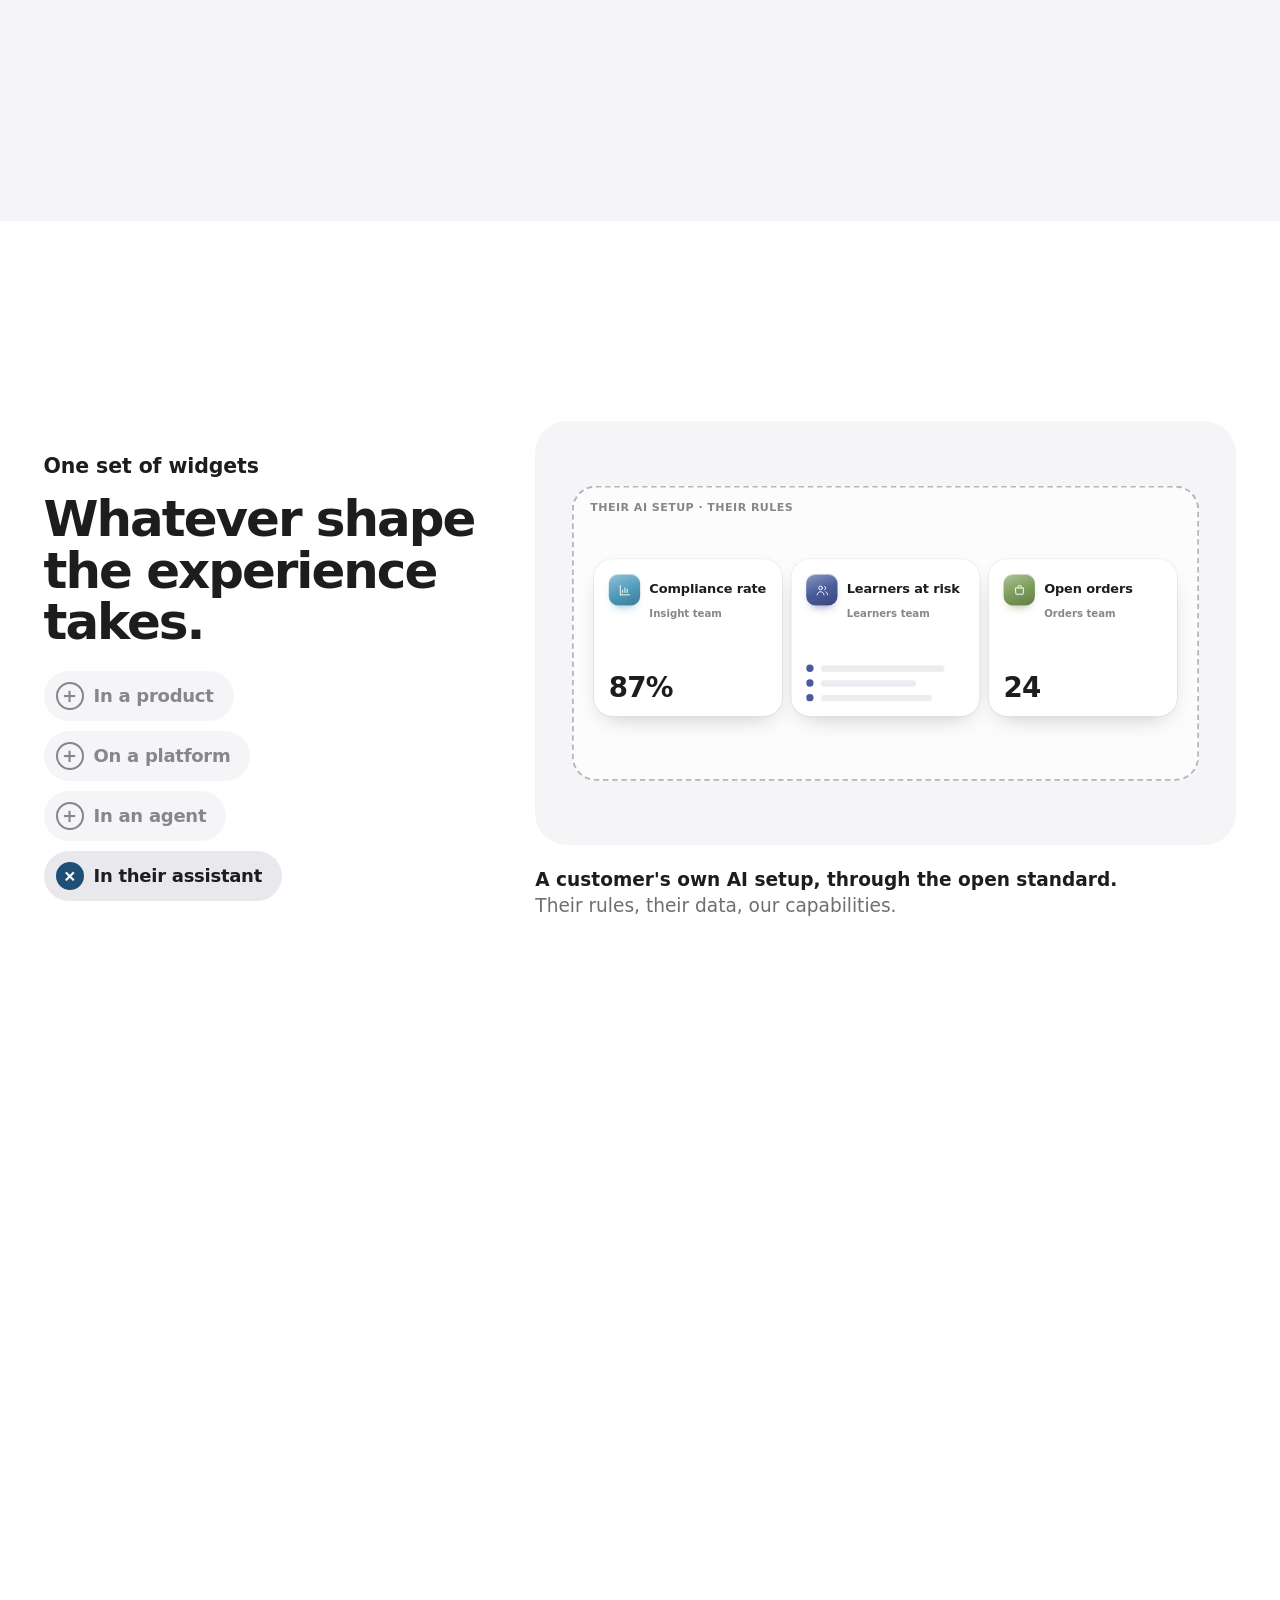
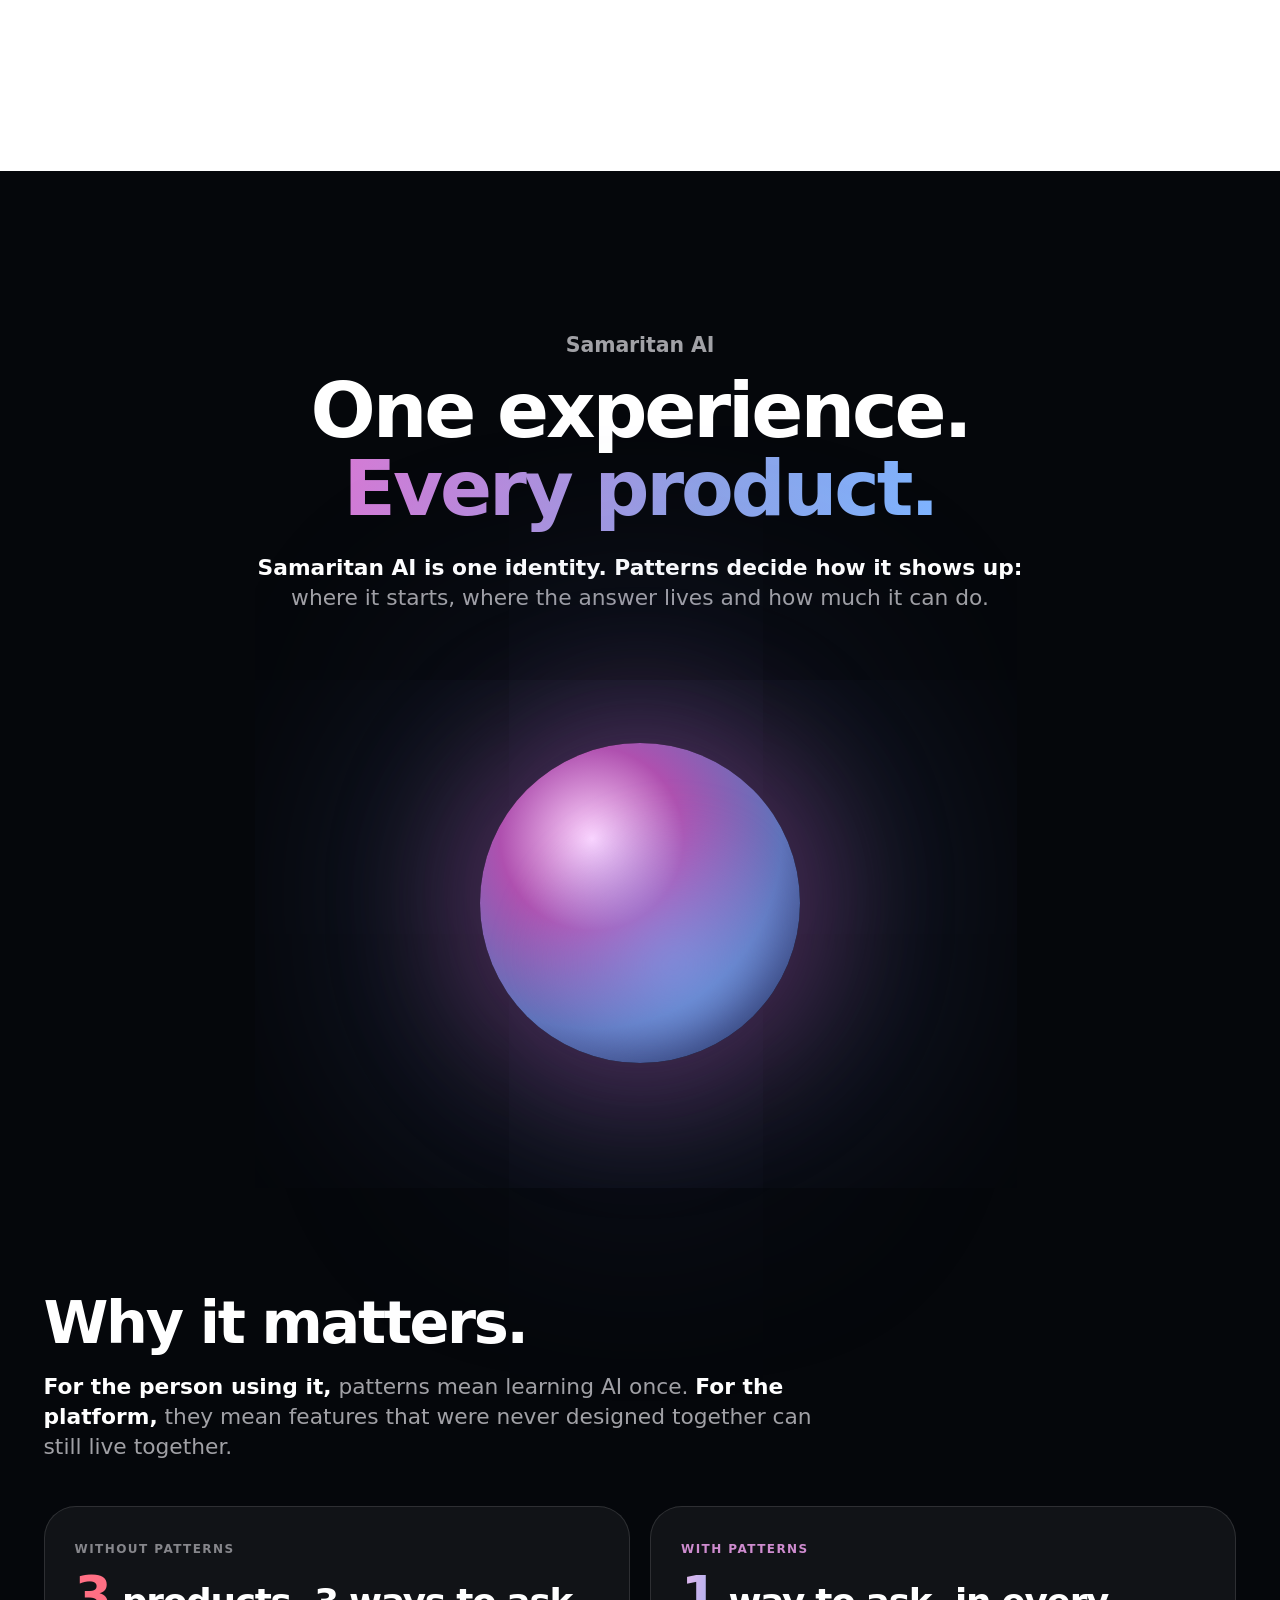
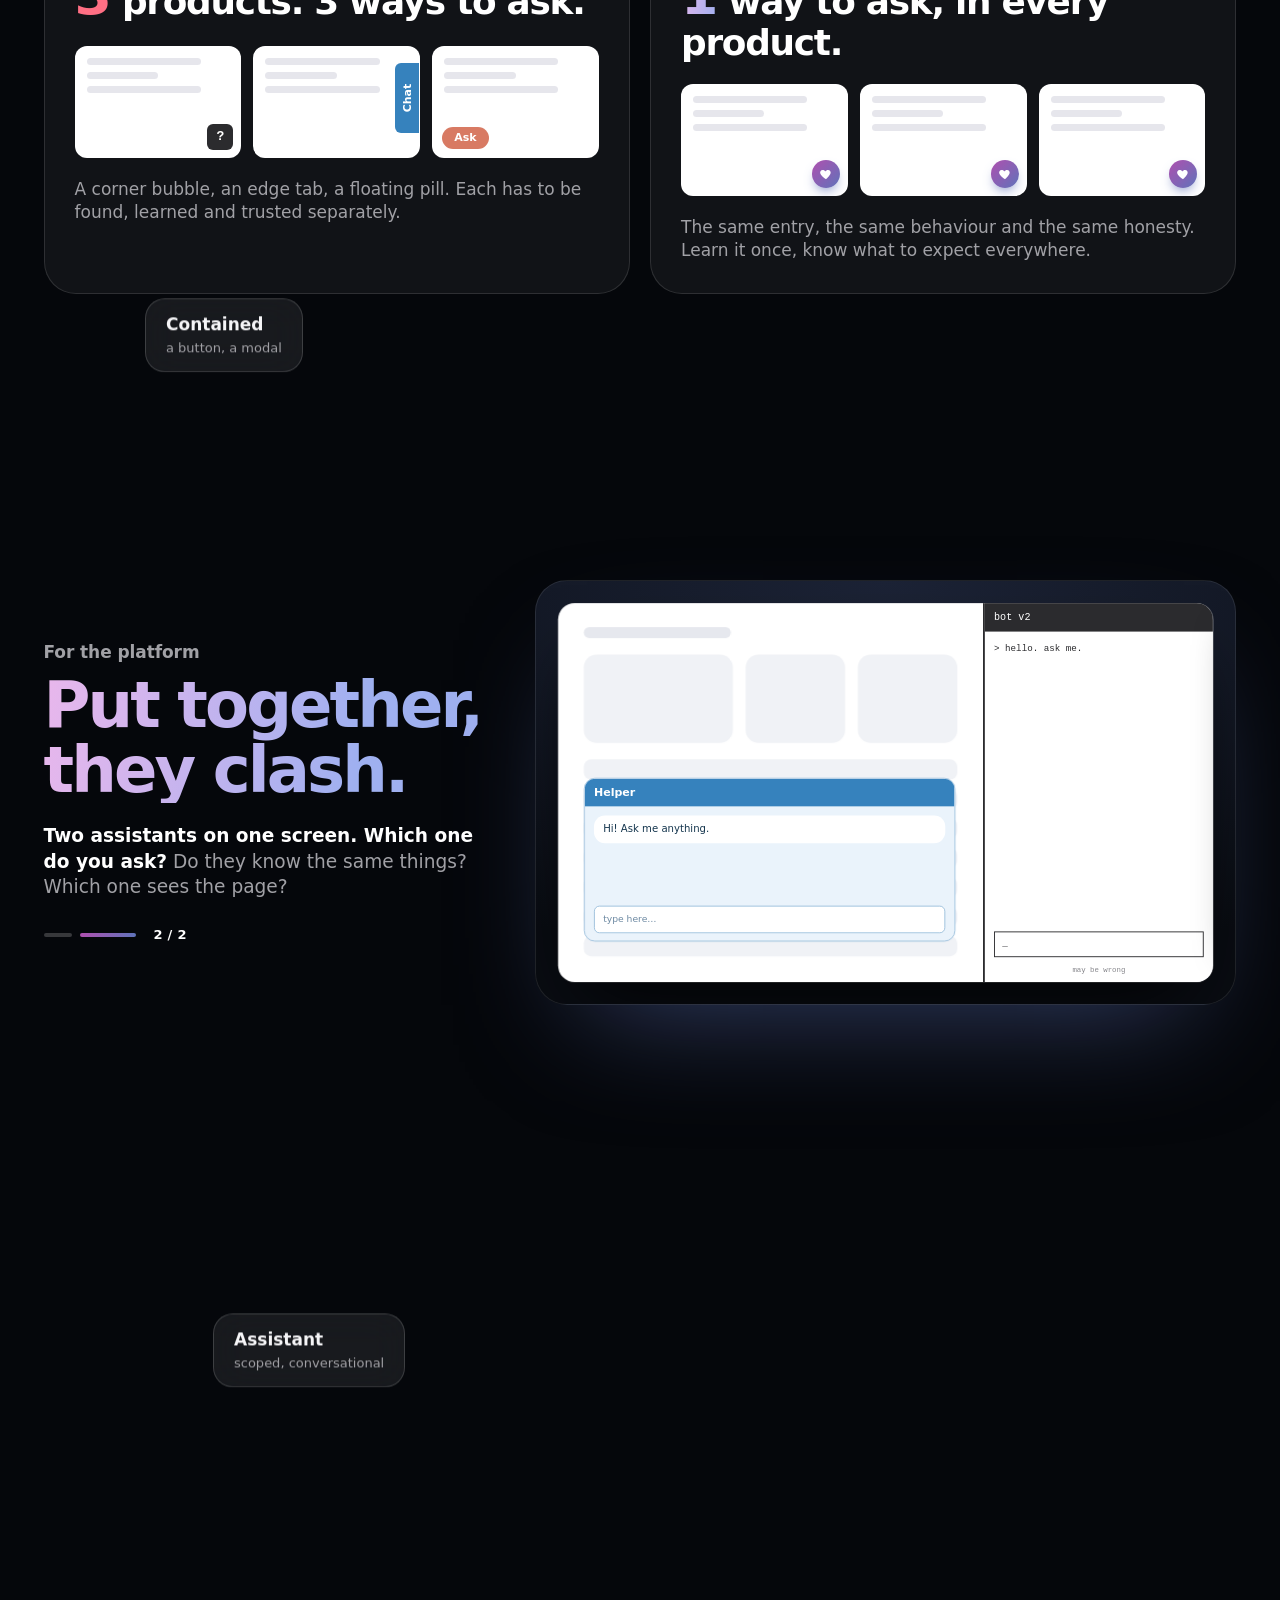
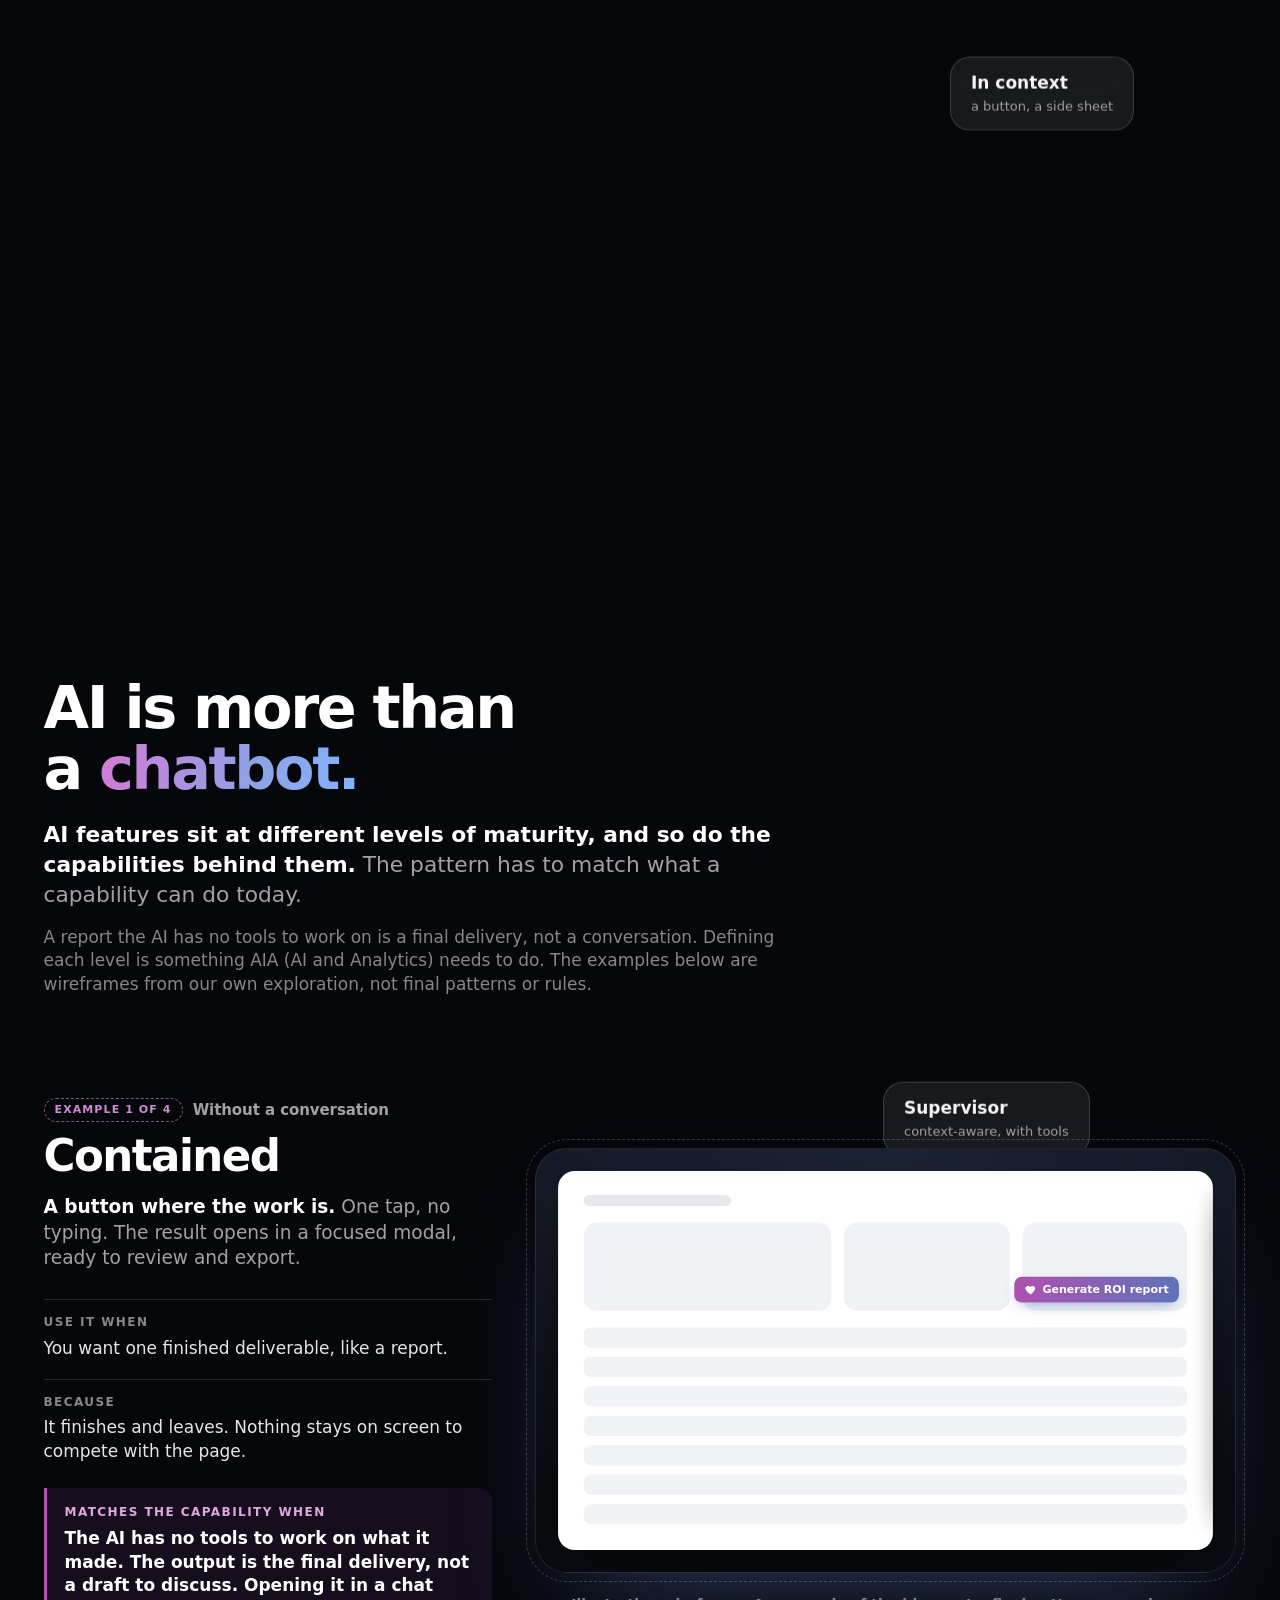
==== commit 15baeb35: "Cache-bust CSS and JS so updates show immediately Co-Authored-By: Claude Sonnet 5.5 <noreply@anthrop" ====
--- a/index.html
+++ b/index.html
@@ -6,7 +6,7 @@
 <title>Modular RQI: identity study</title>
 <meta name="description" content="Internal identity study for the modular direction page.">
 <link rel="stylesheet" href="https://cdn1.laerdal.com/webfonts/fonts.css">
-<link rel="stylesheet" href="identity.css">
+<link rel="stylesheet" href="identity.css?v=3">
 </head>
 <body>
 <svg width="0" height="0" style="position:absolute" aria-hidden="true"><defs><linearGradient id="hg" x1="0" y1="0" x2="1" y2="1"><stop offset="0" stop-color="#af50af"/><stop offset="1" stop-color="#5f73ba"/></linearGradient></defs></svg>
@@ -331,6 +331,6 @@
 
 </main>
 <footer>RQI · AIA (AI and Analytics) · Internal identity study · Illustrative content</footer>
-<script src="identity.js"></script>
+<script src="identity.js?v=3"></script>
 </body>
 </html>
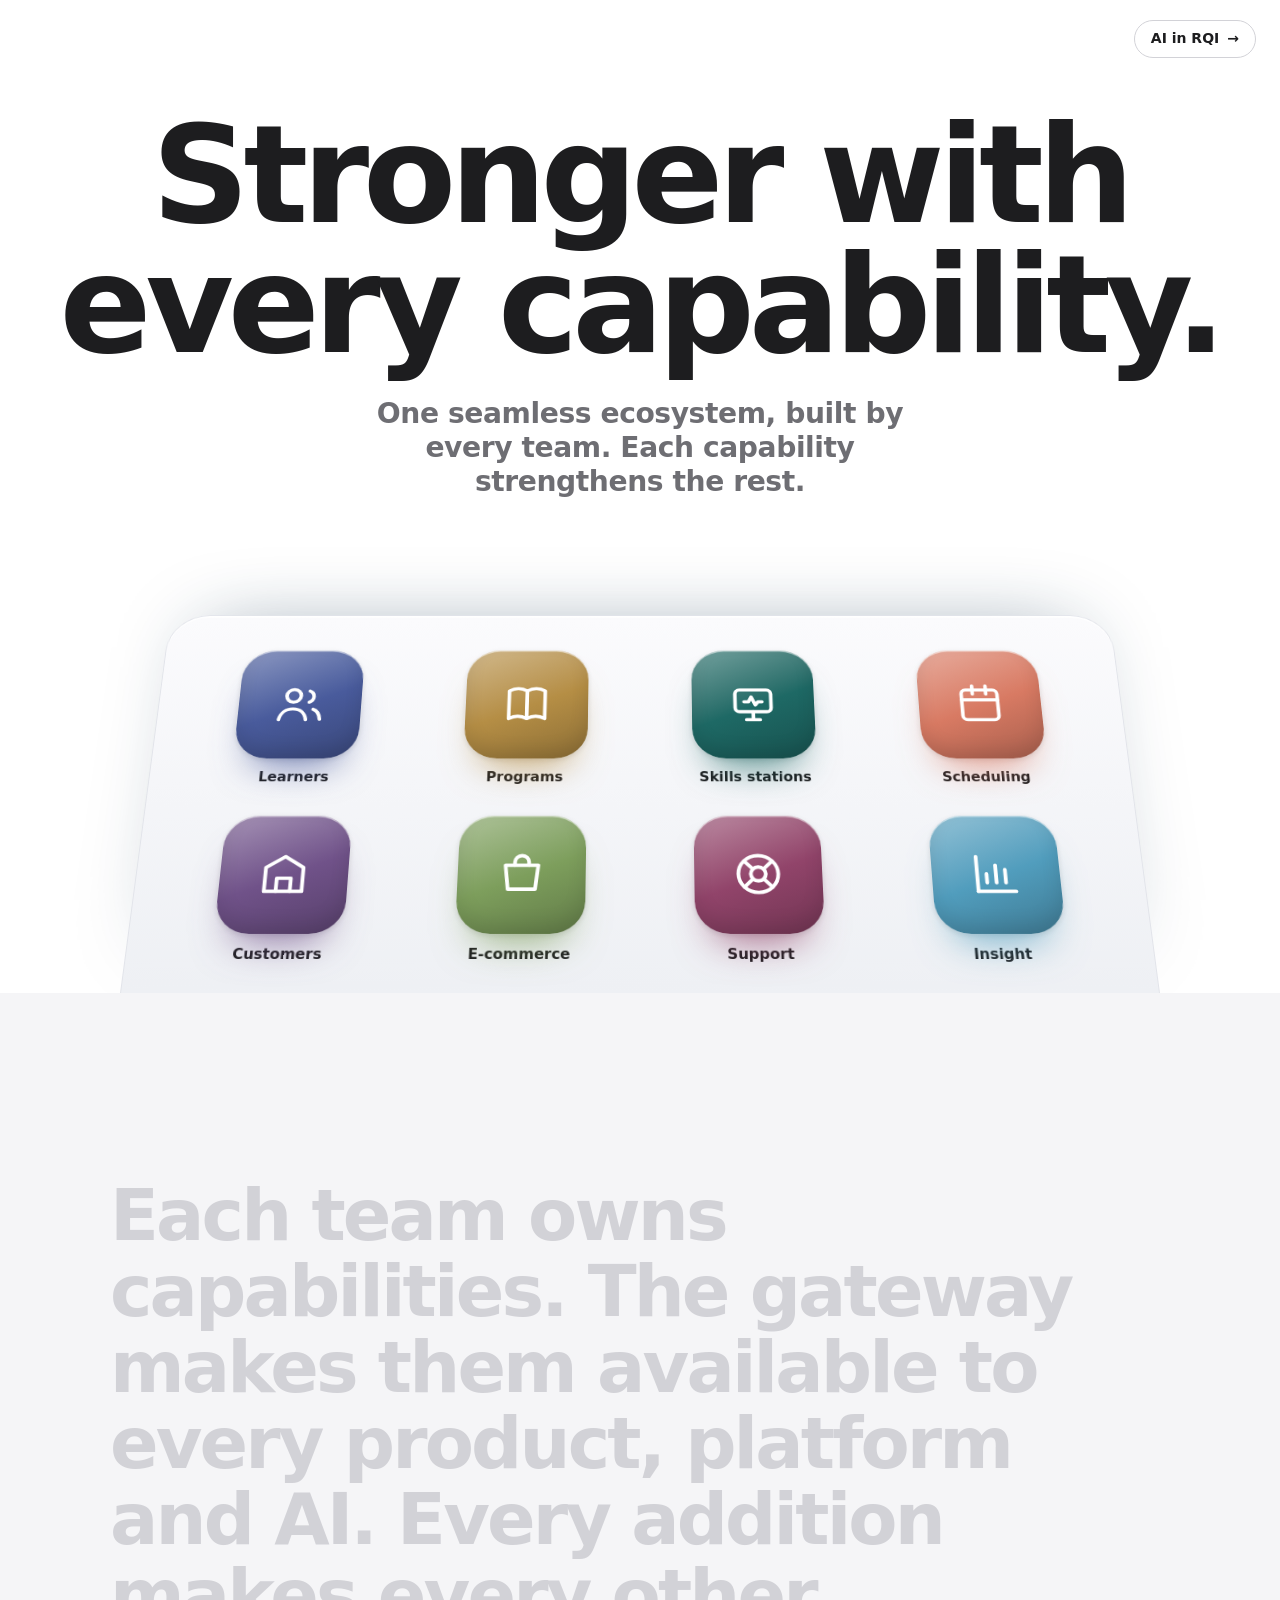
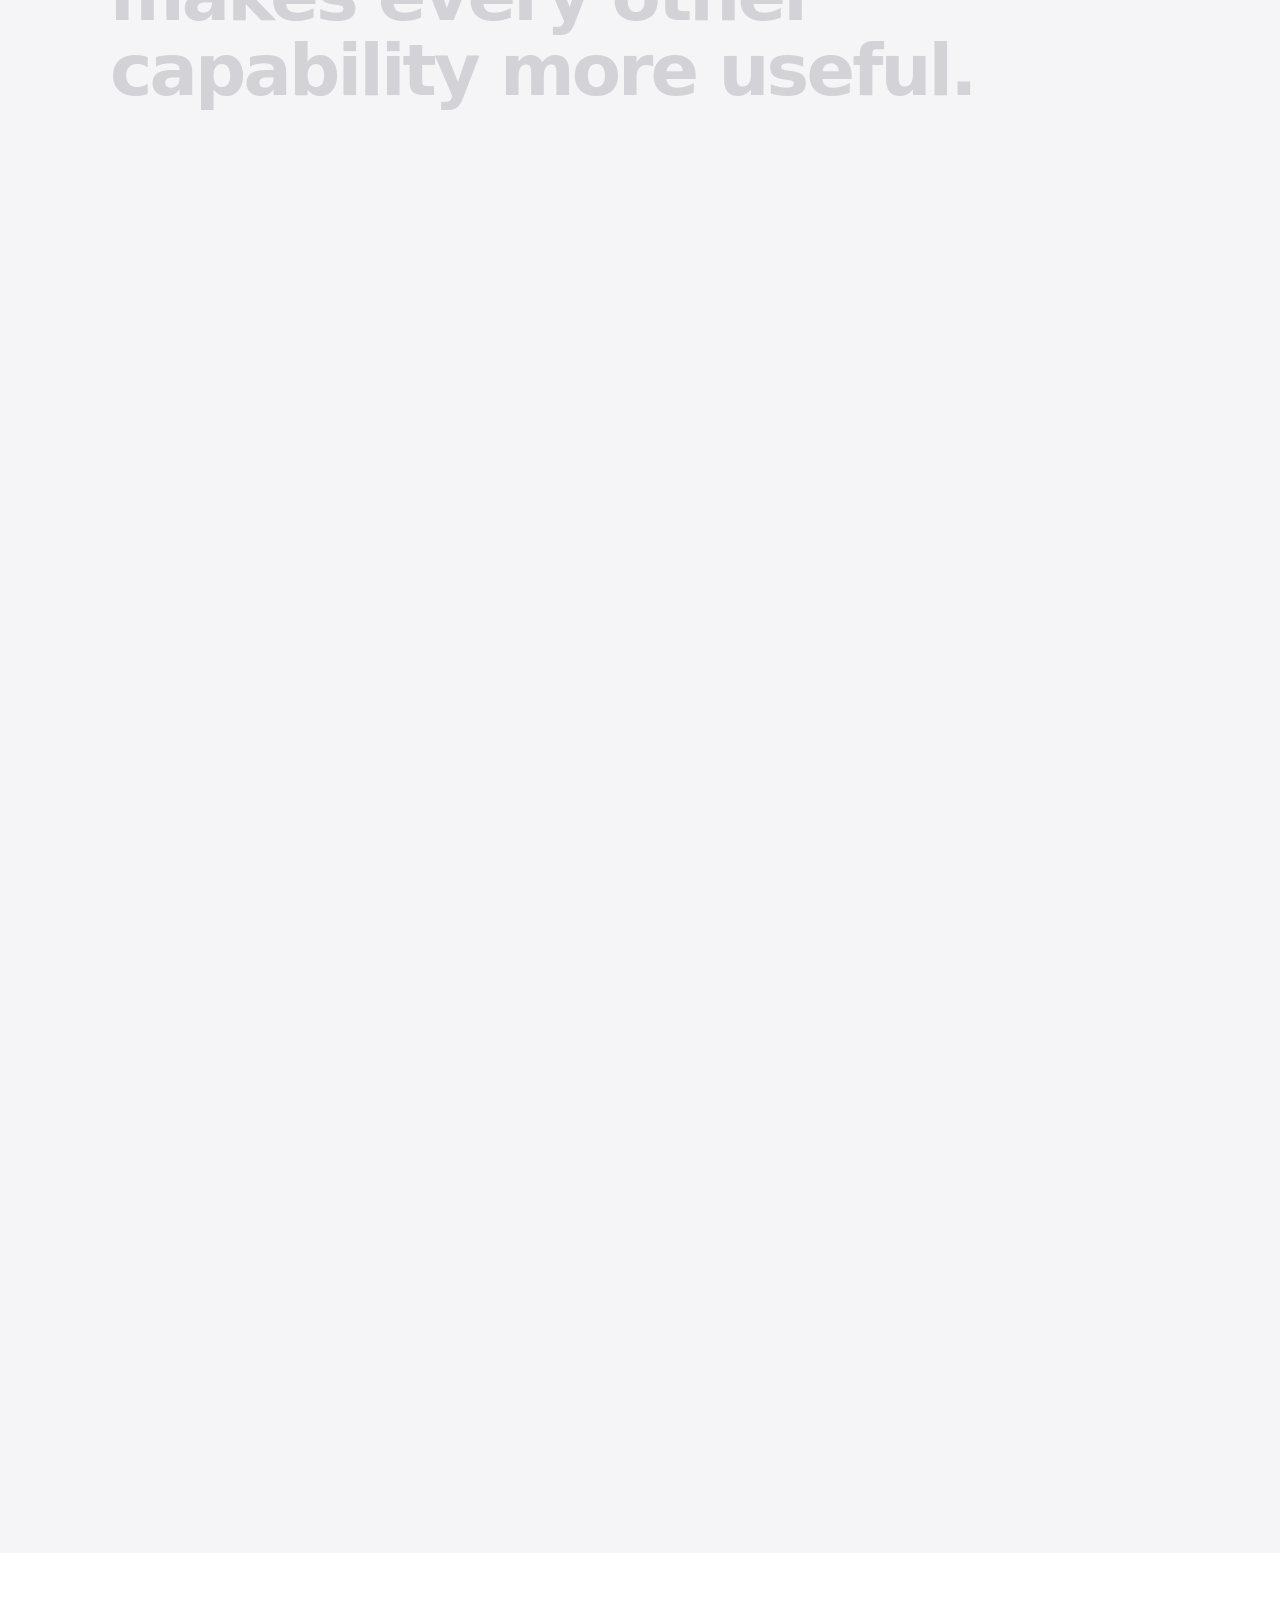
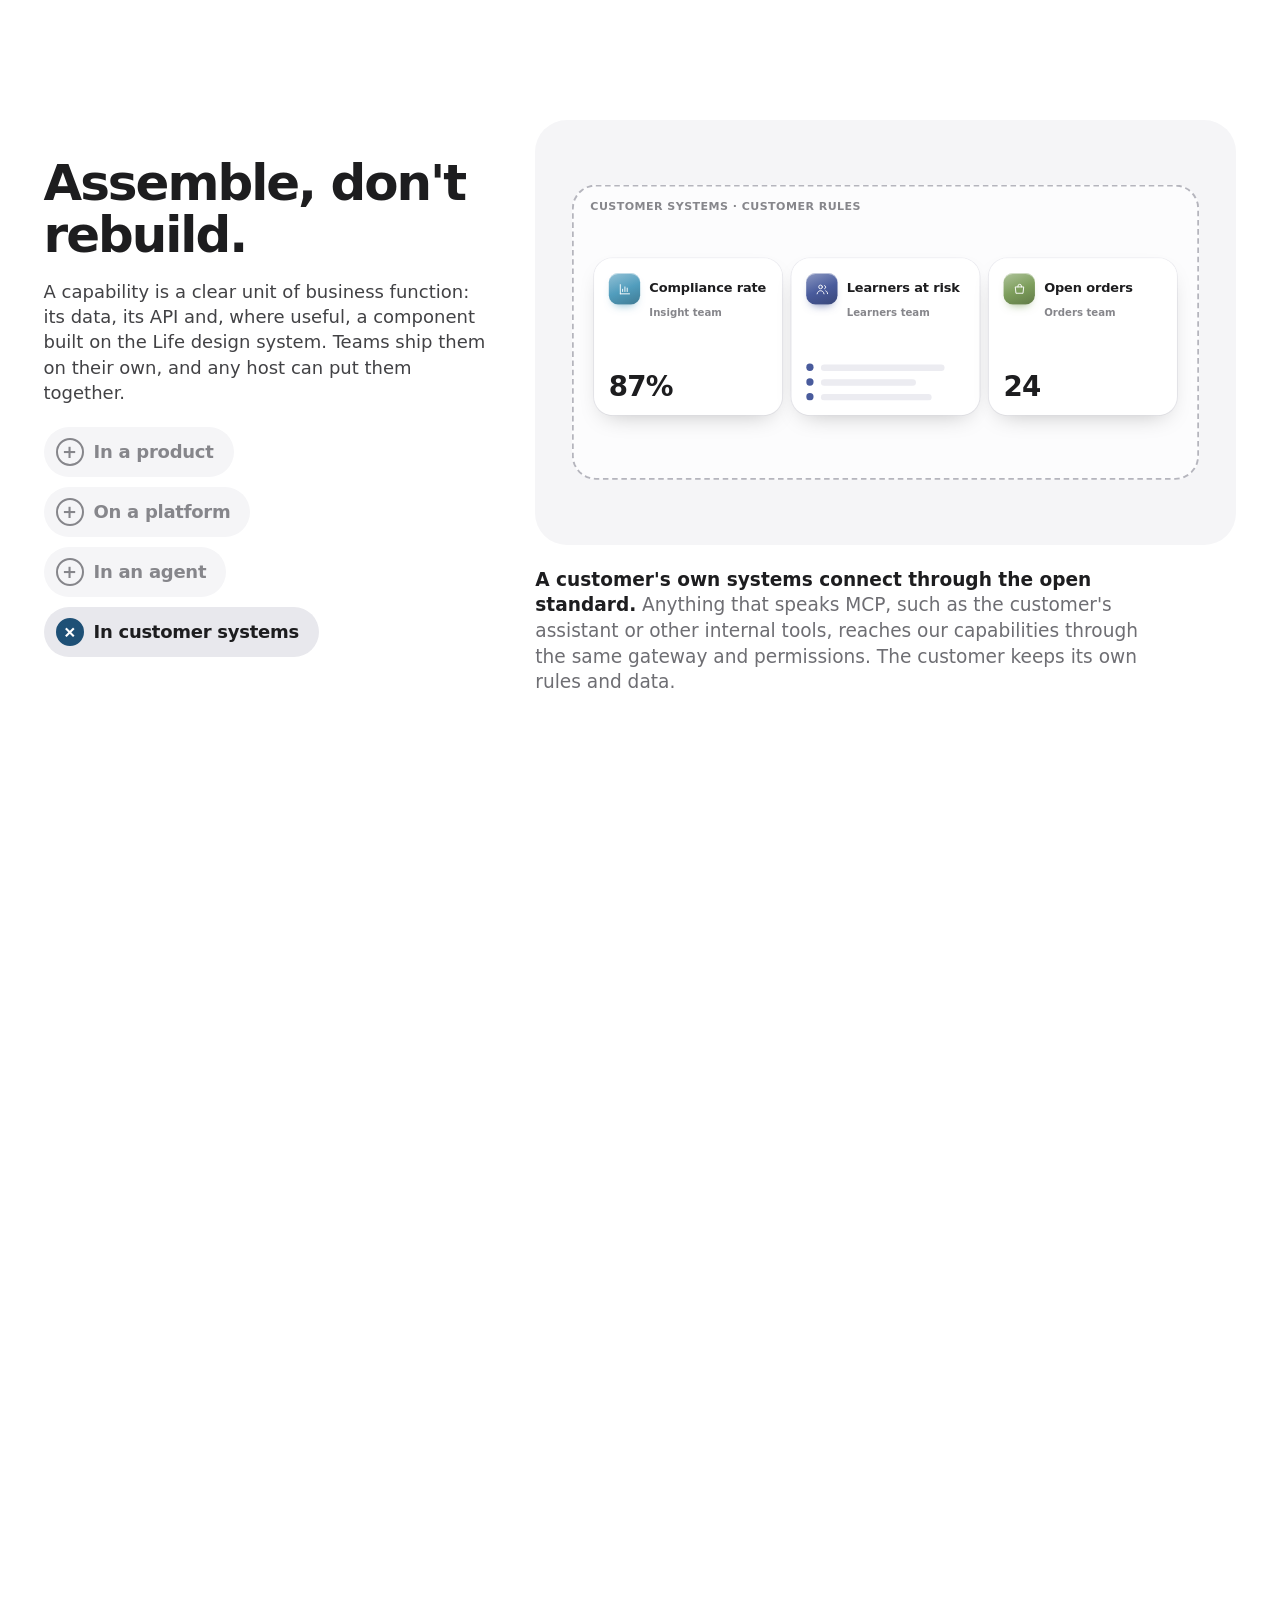
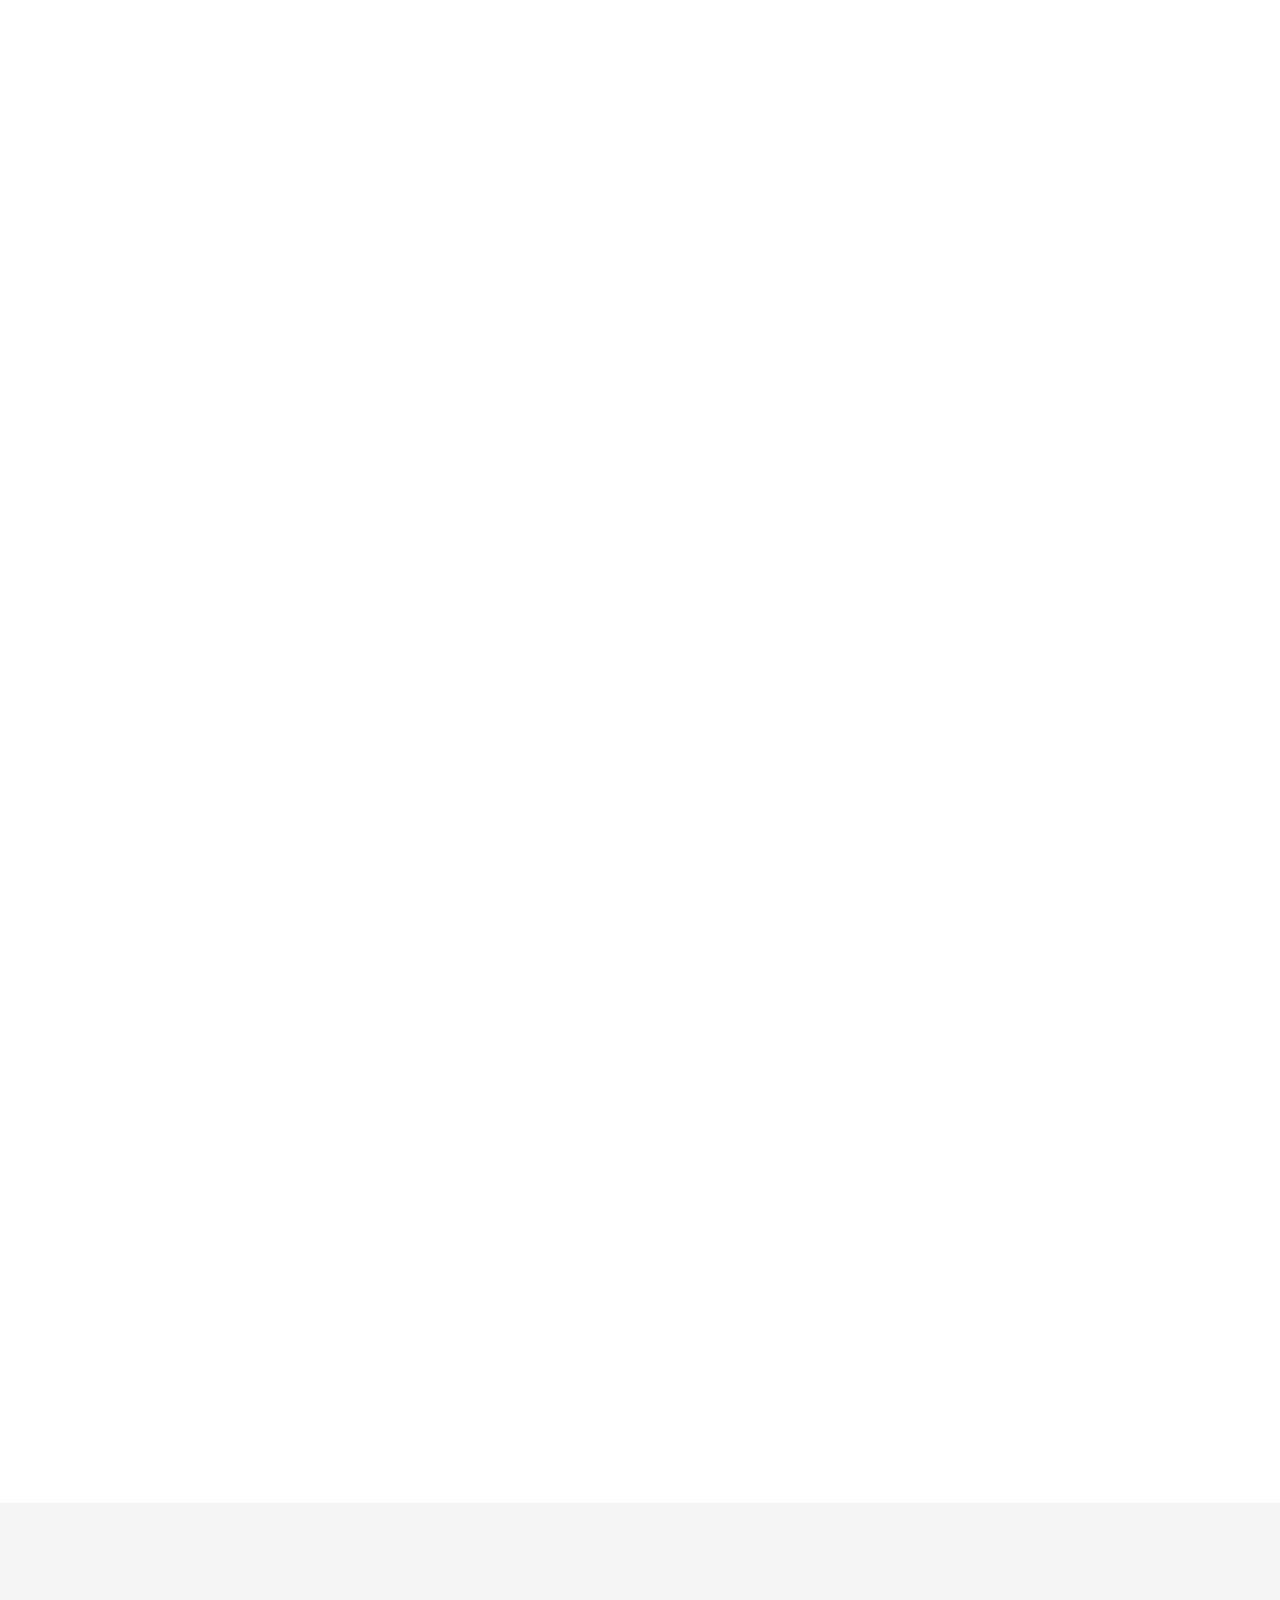
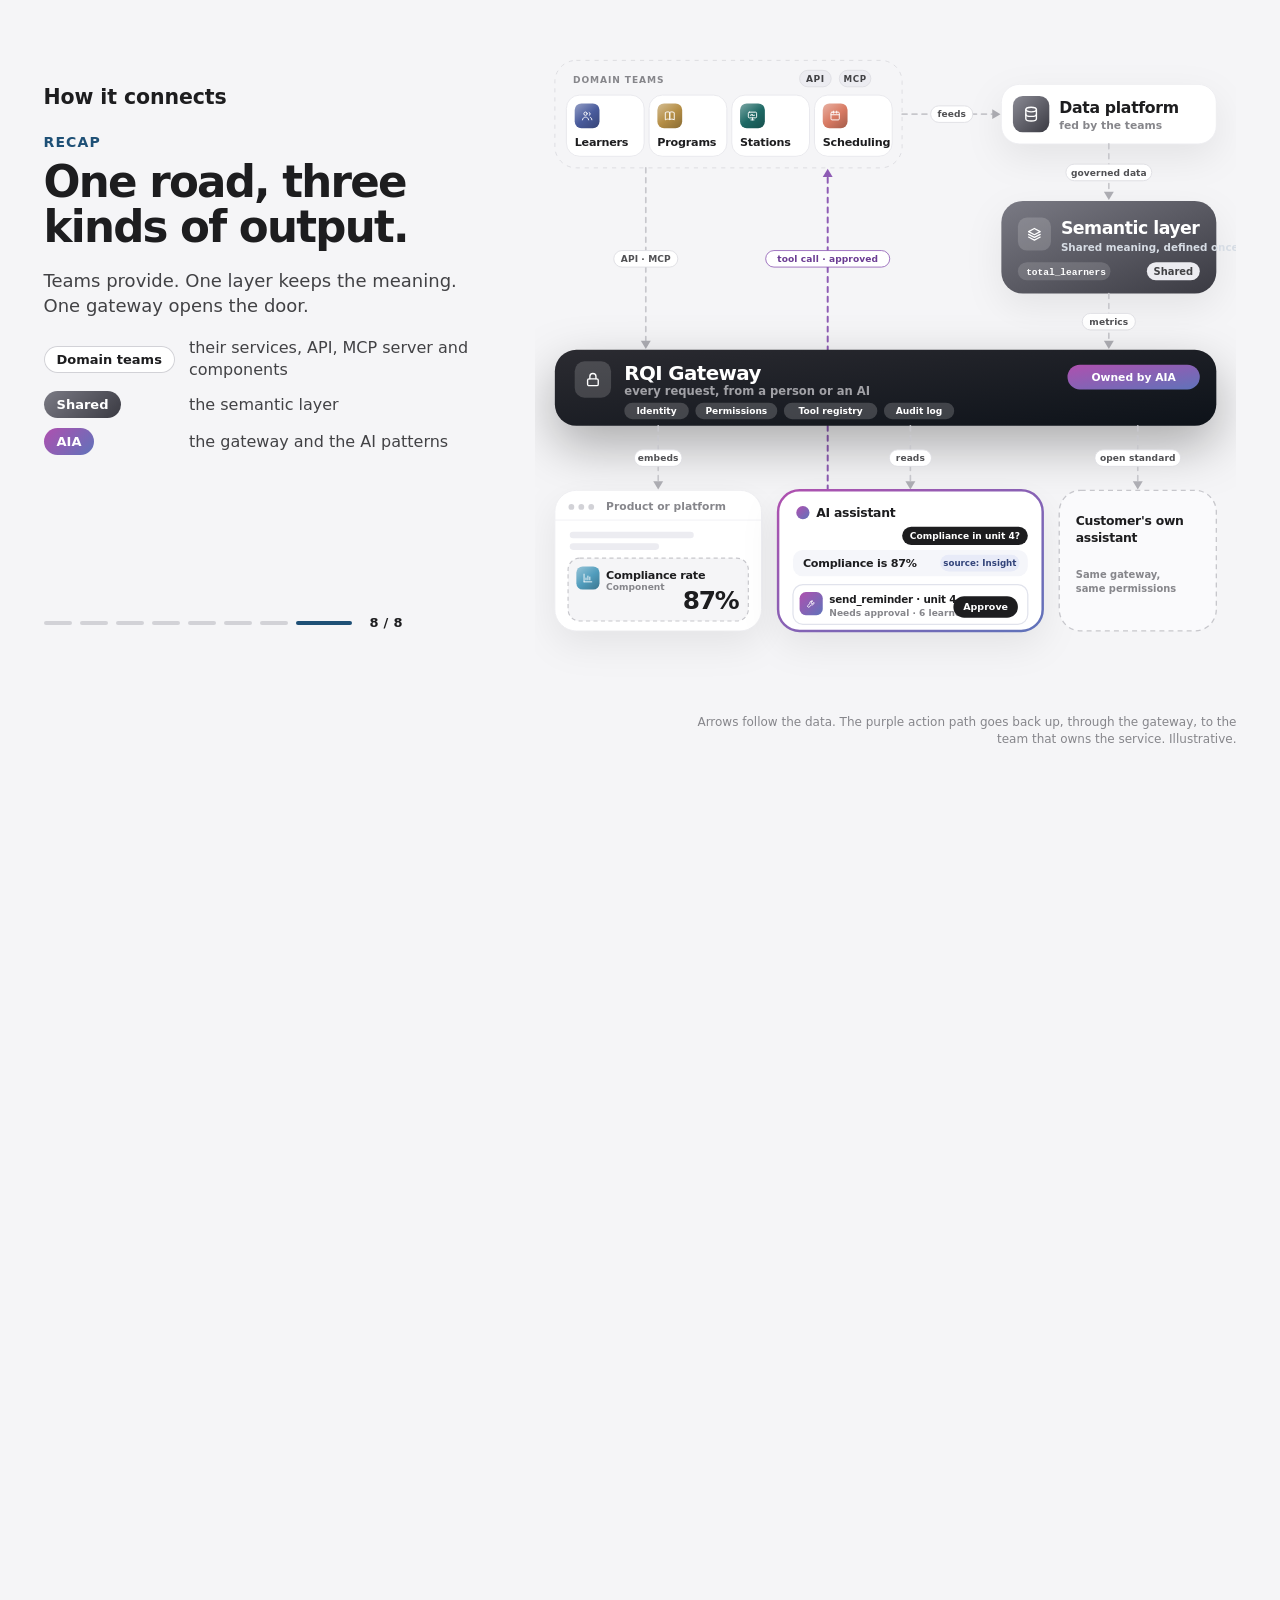
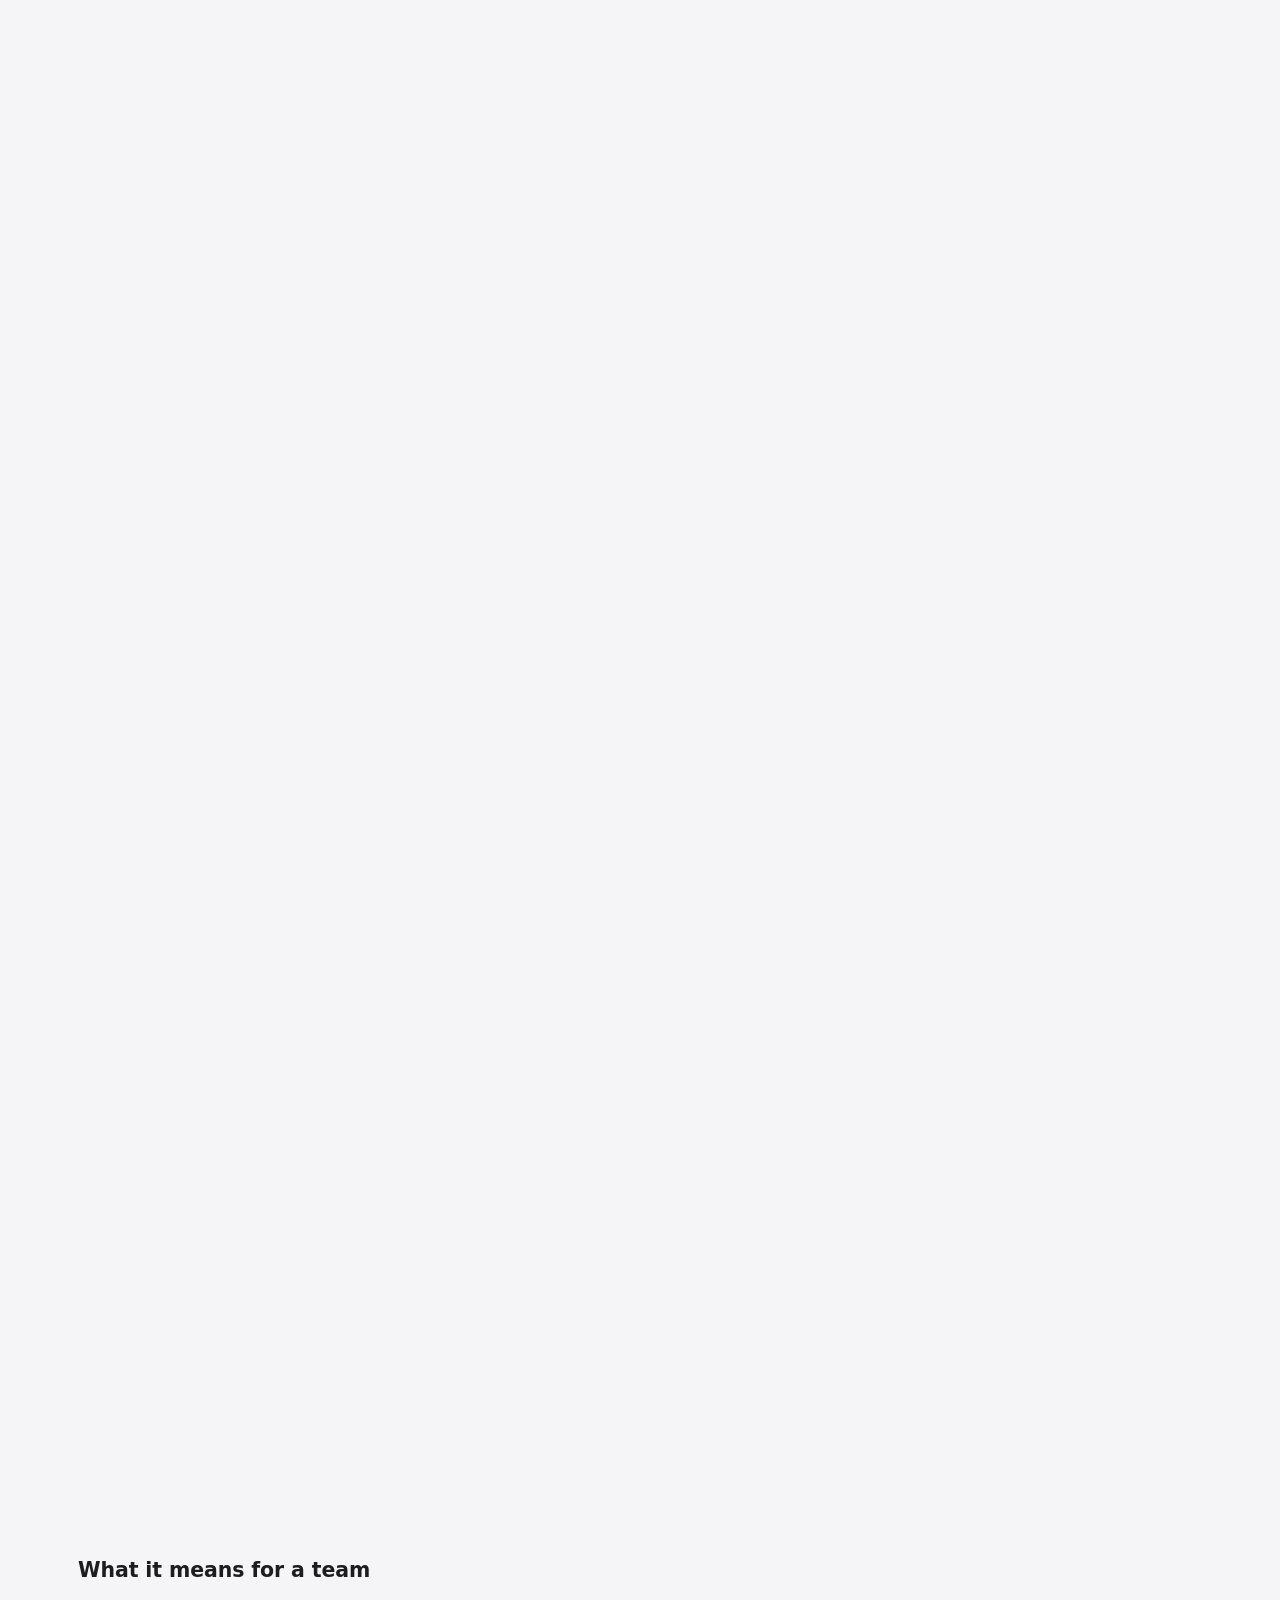
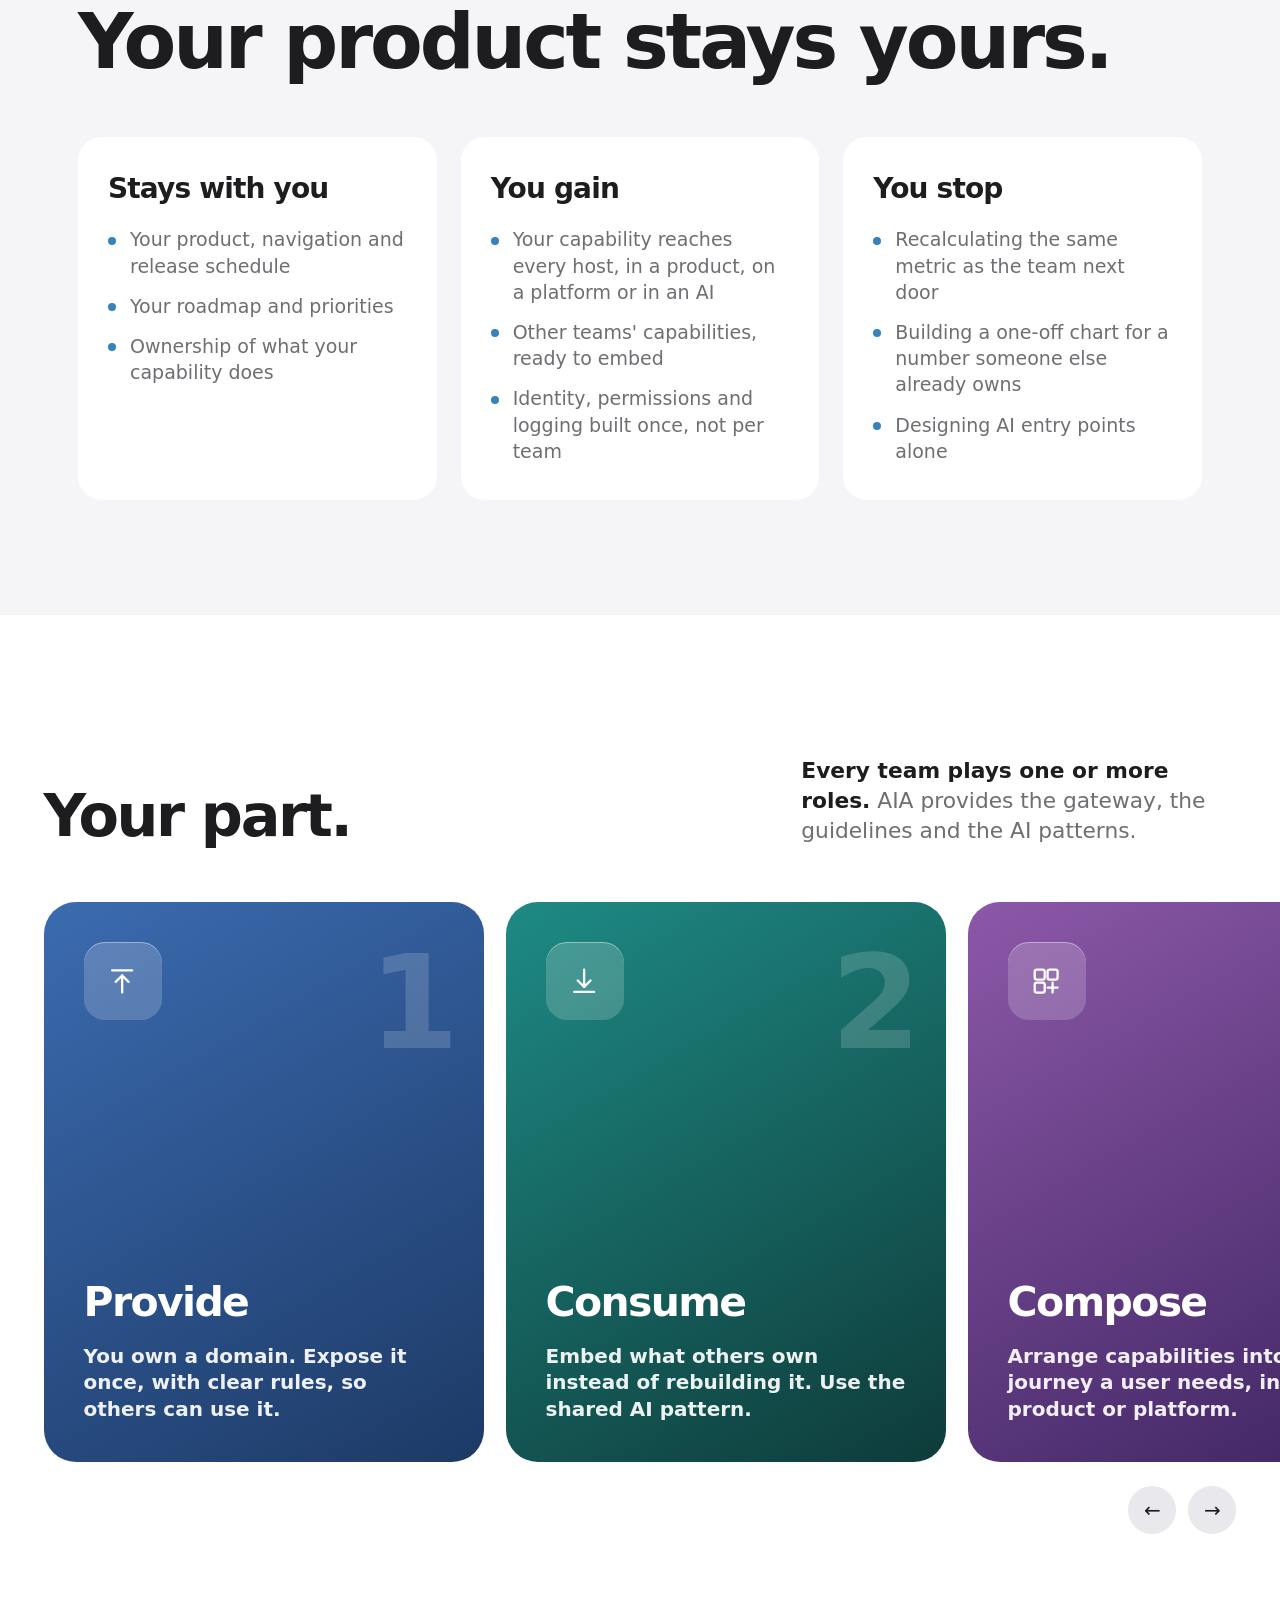
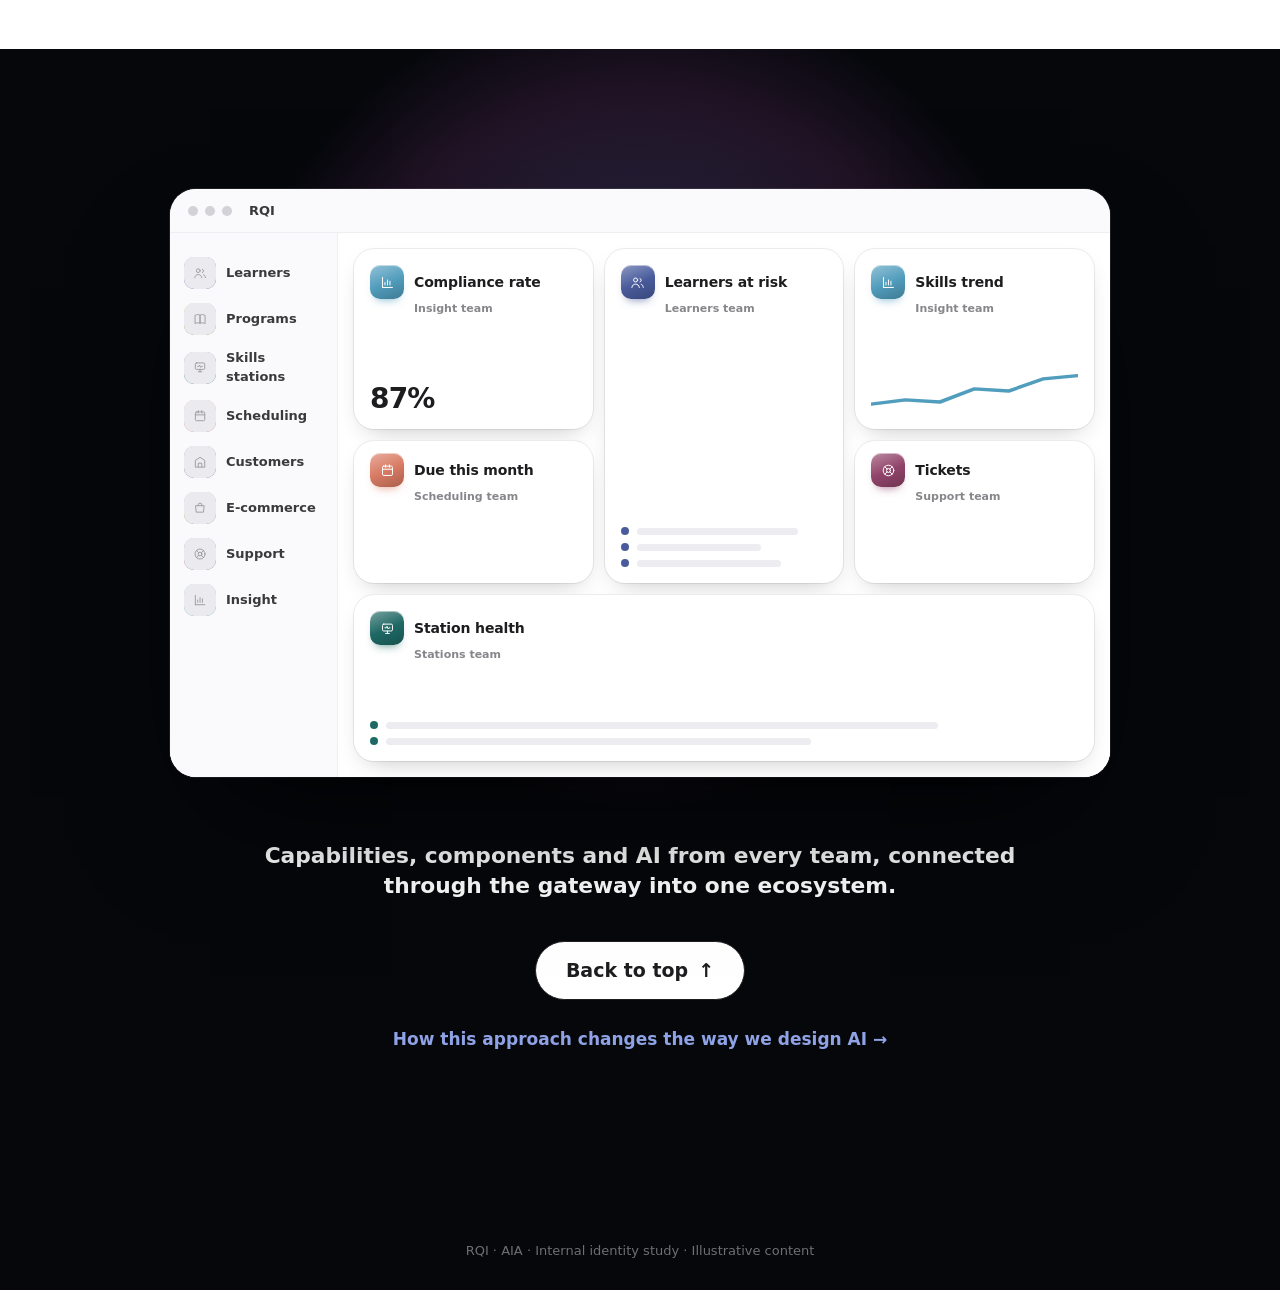
==== commit ef0ae928: "Update modular page: AI page, restyled data diagram, simplified sections Co-Authored-By: Claude Sonn" ====
--- a/index.html
+++ b/index.html
@@ -6,7 +6,7 @@
 <title>Modular RQI: identity study</title>
 <meta name="description" content="Internal identity study for the modular direction page.">
 <link rel="stylesheet" href="https://cdn1.laerdal.com/webfonts/fonts.css">
-<link rel="stylesheet" href="identity.css?v=3">
+<link rel="stylesheet" href="identity.css?v=22">
 </head>
 <body>
 <svg width="0" height="0" style="position:absolute" aria-hidden="true"><defs><linearGradient id="hg" x1="0" y1="0" x2="1" y2="1"><stop offset="0" stop-color="#af50af"/><stop offset="1" stop-color="#5f73ba"/></linearGradient></defs></svg>
@@ -14,76 +14,23 @@
 <main>
 <!-- HERO -->
 <header class="hero" id="top">
-  <p class="eyebrow">Modular RQI</p>
-  <h1 class="display">Stronger with<br>every module<span class="dot">.</span></h1>
+  <a class="herolink" href="ai/">AI in RQI <span aria-hidden="true">&rarr;</span></a>
+  <h1 class="display">Stronger with<br>every capability<span class="dot">.</span></h1>
   <p class="sub">One seamless ecosystem, built by every team. Each capability strengthens the rest.</p>
   <div class="board-wrap"><div class="board" id="board" aria-hidden="true"></div></div>
 </header>
 
 <!-- STATEMENT -->
 <section class="statement" id="statement">
-  <div class="stick"><p id="stmt">Each team owns a capability. The gateway makes it available to every product, platform and AI. Every addition makes every other module more useful.</p></div>
-</section>
-
-<!-- TODAY: the challenge -->
-<section class="cscene" id="today">
-  <div class="stick">
-    <div>
-      <p class="eyebrow" style="margin-bottom:14px">Today</p>
-      <h2>Built apart, they don't combine.</h2>
-      <div class="dcaps" id="ccaps">
-        <p class="dcap on lead"><b>Products are islands.</b> Each has its own login, its own data and its own interface.</p>
-        <p class="dcap lead"><b>Same data, their own calculation.</b> Each product pulls the same records and computes the number itself. The definitions differ slightly: who counts as a learner, which dates, what counts as done.</p>
-        <p class="dcap lead"><b>Small differences compound.</b> Each definition changes a little on its own, so the numbers drift apart over time, and no one can say which one is right.</p>
-      </div>
-      <div class="ddots" id="cdots"><i class="on"></i><i></i><i></i></div>
-    </div>
-    <div class="cstage" id="cstage" data-step="0">
-      <div class="cin" id="cin">
-        <div class="cw" id="cw1"><div class="cw-bar"><i></i><i></i><i></i><span>Product A</span></div><div class="cw-body">
-          <div class="lay base"><b>Learners</b><span class="sk" style="width:90%"></span><span class="sk" style="width:70%"></span><span class="sk" style="width:50%"></span></div>
-          <div class="lay drift"><small>Total learners, 12 months</small><svg viewBox="0 0 188 90" aria-hidden="true"><path class="d0" d="M0 50H188"/><path class="dl" pathLength="1" d="M0 50C50 48 110 42 188 34"/><circle cx="188" cy="34" r="5" class="de"/></svg><div class="dax"><span>Jan</span><span>Dec</span></div><strong>1,240</strong></div><div class="lay num"><small>Total learners</small><strong>1,240</strong><em>count(assigned)</em></div></div>
-          <span class="ctag">own login</span></div>
-        <div class="cw" id="cw2"><div class="cw-bar"><i></i><i></i><i></i><span>Product B</span></div><div class="cw-body">
-          <div class="lay base"><b>Stations</b><span class="sk" style="width:70%"></span><span class="sk" style="width:90%"></span><span class="sk" style="width:40%"></span></div>
-          <div class="lay drift"><small>Total learners, 12 months</small><svg viewBox="0 0 188 90" aria-hidden="true"><path class="d0" d="M0 50H188"/><path class="dl" pathLength="1" d="M0 50C50 48 110 84 188 76"/><circle cx="188" cy="76" r="5" class="de"/></svg><div class="dax"><span>Jan</span><span>Dec</span></div><strong>1,187</strong></div><div class="lay num"><small>Total learners</small><strong>1,187</strong><em>count(active)</em></div></div>
-          <span class="ctag">own data</span></div>
-        <div class="cw" id="cw3"><div class="cw-bar"><i></i><i></i><i></i><span>Product C</span></div><div class="cw-body">
-          <div class="lay base"><b>Insight</b><span class="sk" style="width:60%"></span><span class="sk" style="width:80%"></span><span class="sk" style="width:50%"></span></div>
-          <div class="lay drift"><small>Total learners, 12 months</small><svg viewBox="0 0 188 90" aria-hidden="true"><path class="d0" d="M0 50H188"/><path class="dl" pathLength="1" d="M0 50C50 48 110 18 188 10"/><circle cx="188" cy="10" r="5" class="de"/></svg><div class="dax"><span>Jan</span><span>Dec</span></div><strong>1,302</strong></div><div class="lay num"><small>Total learners</small><strong>1,302</strong><em>count(passed skill)</em></div></div>
-          <span class="ctag">own interface</span></div>
-        <svg class="cjump" viewBox="0 0 760 110" aria-hidden="true"><path d="M138 100 C 190 20, 300 20, 380 100"/><path d="M390 100 C 470 20, 570 20, 622 100"/><text x="380" y="22">which one was it?</text></svg>
-        <div class="csrc"><i></i>Same source data<span>learner records</span></div><span class="cdrop" style="left:138px"></span><span class="cdrop" style="left:380px"></span><span class="cdrop" style="left:622px"></span>
-        <div class="cflag">Same question. Three answers.</div><div class="cflag f2">Same data. Three definitions. Drift.</div>
-        <div class="cneq" style="left:259px">≠</div><div class="cneq" style="left:501px">≠</div>
-      </div>
-    </div>
-  </div>
-</section>
-
-<!-- DATA -->
-<section class="dscene" id="data">
-  <div class="stick">
-    <div>
-      <p class="eyebrow" style="margin-bottom:14px">Data</p>
-      <h2>Define it once. Same number everywhere.</h2>
-      <div class="dcaps" id="dcaps">
-        <p class="dcap on lead"><b>Define it once.</b> In the semantic layer, a metric is written as code, in one place. One definition for everyone.</p>
-        <p class="dcap lead"><b>Expose it twice.</b> An API for product screens, an MCP (Model Context Protocol) server for AI. The same definition sits behind both.</p>
-        <p class="dcap lead"><b>AIA (AI and Analytics) owns the gateway.</b> It checks who is asking and what they may see, and logs everything. Every surface shows the same number.</p>
-      </div>
-      <div class="ddots" id="ddots"><i class="on"></i><i></i><i></i></div>
-    </div>
-    <div class="dstage s1" id="dstage"><div id="dataViz"></div><p class="note">The same Compliance rate widget, in three places. Illustrative data.</p></div>
-  </div>
+  <div class="stick"><p id="stmt">Each team owns capabilities. The gateway makes them available to every product, platform and AI. Every addition makes every other capability more useful.</p></div>
 </section>
 
 <!-- SHAPE-SHIFTER -->
 <section class="shape" id="shape">
   <div class="stick">
     <div>
-      <p class="eyebrow" style="margin-bottom:14px">One set of widgets</p>
-      <h2>Whatever shape the experience takes.</h2>
+      <h2>Assemble, don't rebuild.</h2>
+      <p class="shape-lead">A capability is a clear unit of business function: its data, its API and, where useful, a component built on the Life design system. Teams ship them on their own, and any host can put them together.</p>
       <div class="pills" id="pills"></div>
     </div>
     <div class="shape-right">
@@ -93,216 +40,97 @@
   </div>
 </section>
 
-<!-- AI -->
-<section class="dark" id="ai">
+<!-- DATA -->
+<section class="dscene" id="data">
+  <div class="stick">
+    <div class="dleft">
+      <p class="eyebrow" style="margin-bottom:14px">How it connects</p>
+      <div class="dsteps" id="dsteps">
+        <div class="dstep on">
+          <h2 class="dh">Teams provide. One gateway serves.</h2>
+          <p class="dtx">Follow a request from a team's service to a person or an AI, and see who owns each step.</p>
+          <p class="dlg"><span class="dchip dom">Domain teams</span><span class="dchip shr">Shared</span><span class="dchip aia">AIA</span></p>
+        </div>
+        <div class="dstep" aria-hidden="true">
+          <p class="dk">1 · Teams provide</p>
+          <h3 class="dh">Each team opens its services.</h3>
+          <p class="dtx"><span class="dl">What</span>Every team exposes what its domain can do through an API for product screens and an MCP server for AI.</p>
+          <p class="dtx"><span class="dl">Why</span>A user or an AI never needs to know whose backend a capability lives in.</p>
+          <p class="down"><span class="dchip dom">Provided by each domain team</span></p>
+        </div>
+        <div class="dstep" aria-hidden="true">
+          <p class="dk">2 · Meaning</p>
+          <h3 class="dh">The same word means the same thing.</h3>
+          <p class="dtx"><span class="dl">What</span>A semantic layer holds shared definitions, such as what a learner or compliance rate is, written once as code. Every team's data is read through it.</p>
+          <p class="dtx"><span class="dl">Why</span>Without it, each product calculates its own answer from the same records, and the numbers drift apart until no one can say which is right.</p>
+          <p class="down"><span class="dchip shr">One layer, shared by every team</span></p>
+          <pre class="dcode2"><b>without</b>  A 1,240 · B 1,187 · C 1,302
+<b>with</b>     one definition, one number
+<b>metric</b>   total_learners
+<b>per</b>      program, unit</pre>
+        </div>
+        <div class="dstep" aria-hidden="true">
+          <p class="dk">3 · Access</p>
+          <h3 class="dh">One door for every request.</h3>
+          <p class="dtx"><span class="dl">What</span>Whenever a person or an AI asks for something, the request passes through the RQI Gateway. It checks who is asking and what they may see, and logs everything.</p>
+          <p class="dtx"><span class="dl">Why</span>Identity and permissions are built once, not per team. An AI never sees more than the person it works for.</p>
+          <p class="down"><span class="dchip aia">Owned by AIA</span></p>
+        </div>
+        <div class="dstep" aria-hidden="true">
+          <p class="dk">4 · Output A: a component</p>
+          <h3 class="dh">A component any product can drop in.</h3>
+          <p class="dtx"><span class="dl">What</span>The same Compliance rate component can be embedded in any product. It is built on the Life design system, so it needs no design governance of its own, and it gets its number through the gateway.</p>
+          <p class="dtx"><span class="dl">Why</span>A team that needs this number embeds the component instead of building its own chart.</p>
+          <p class="down"><span class="dchip dom">Built by the providing team, embedded by anyone</span></p>
+        </div>
+        <div class="dstep" aria-hidden="true">
+          <p class="dk">5 · Output B: data AI can read</p>
+          <h3 class="dh">AI reads the data, not the screen.</h3>
+          <p class="dtx"><span class="dl">What</span>Samaritan AI reads the metric through MCP. The value comes back with its source, and Samaritan uses it in its answer.</p>
+          <p class="dtx"><span class="dl">Why</span>AI does not look at charts. It needs the number, what it means and where it came from.</p>
+          <p class="down"><span class="dchip aia">Answer pattern owned by AIA</span></p>
+          <pre class="dcode2"><b>read</b>     compliance_rate, unit 4
+<b>returns</b>  { value: 0.87, source: "Insight" }
+<b>answer</b>   "Compliance is 87%."</pre>
+        </div>
+        <div class="dstep" aria-hidden="true">
+          <p class="dk">6 · Output C: AI that acts</p>
+          <h3 class="dh">AI can also do things.</h3>
+          <p class="dtx"><span class="dl">What</span>Samaritan calls a tool, such as send a reminder. The call goes through the gateway to the team that owns that service, and the result comes back.</p>
+          <p class="dtx"><span class="dl">Why</span>Actions follow the same road as reads, so the same identity, permissions and log apply.</p>
+          <p class="down"><span class="dchip aia">Tool pattern owned by AIA</span><span class="dchip dom">The team still owns what an action does</span></p>
+          <pre class="dcode2"><b>tool call</b>  send_reminder(unit: 4)
+<b>gateway</b>    allowed for this admin
+<b>returns</b>    { sent: 6 }</pre>
+        </div>
+        <div class="dstep" aria-hidden="true">
+          <p class="dk">Recap</p>
+          <h3 class="dh">One road, three kinds of output.</h3>
+          <p class="dtx">Teams provide. One layer keeps the meaning. One gateway opens the door.</p>
+          <div class="drec">
+            <span class="dchip dom">Domain teams</span><span>their services, API, MCP server and components</span>
+            <span class="dchip shr">Shared</span><span>the semantic layer</span>
+            <span class="dchip aia">AIA</span><span>the gateway and the AI patterns</span>
+          </div>
+        </div>
+      </div>
+      <div class="ddots" id="ddots"><i class="on"></i><i></i><i></i><i></i><i></i><i></i><i></i><i></i></div>
+    </div>
+    <div class="dstage" id="dstage"><div id="dataViz"></div><p class="note">Arrows follow the data. The purple action path goes back up, through the gateway, to the team that owns the service. Illustrative.</p></div>
+  </div>
+</section>
+
+<!-- TEAM -->
+<section class="team" id="team">
   <div class="wrap">
-    <p class="eyebrow" style="color:#a1a1a6">Samaritan AI</p>
-    <h2 class="h2" style="margin-top:12px">One experience.<br><span class="gradtext">Every product.</span></h2>
-    <p class="lead"><b>Samaritan AI is one identity. Patterns decide how it shows up:</b> where it starts, where the answer lives and how much it can do.</p>
-    <div class="orb-wrap" id="orbWrap">
-      <div class="orb"></div>
-      <div class="gchip" data-speed="0.10" style="left:6%;top:16%">Contained<small>a button, a modal</small></div>
-      <div class="gchip" data-speed="0.22" style="right:6%;top:8%">In context<small>a button, a side sheet</small></div>
-      <div class="gchip" data-speed="0.16" style="left:12%;bottom:6%">Assistant<small>scoped, conversational</small></div>
-      <div class="gchip" data-speed="0.28" style="right:10%;bottom:12%">Supervisor<small>context-aware, with tools</small></div>
+    <p class="eyebrow">What it means for a team</p>
+    <h2 class="h2">Your product stays yours<span class="dot">.</span></h2>
+    <div class="tgrid">
+      <div class="tc"><h3>Stays with you</h3><ul><li>Your product, navigation and release schedule</li><li>Your roadmap and priorities</li><li>Ownership of what your capability does</li></ul></div>
+      <div class="tc"><h3>You gain</h3><ul><li>Your capability reaches every host, in a product, on a platform or in an AI</li><li>Other teams' capabilities, ready to embed</li><li>Identity, permissions and logging built once, not per team</li></ul></div>
+      <div class="tc"><h3>You stop</h3><ul><li>Recalculating the same metric as the team next door</li><li>Building a one-off chart for a number someone else already owns</li><li>Designing AI entry points alone</li></ul></div>
     </div>
   </div>
-
-  <div class="wrap pwhy">
-    <h2 class="h2" style="font-size:clamp(34px,4.6vw,64px)">Why it matters.</h2>
-    <p class="lead" style="margin:18px 0 0;text-align:left"><b>For the person using it,</b> patterns mean learning AI once. <b>For the platform,</b> they mean features that were never designed together can still live together.</p>
-
-    <div class="learn" id="learn">
-      <div class="lcard bad">
-        <small>Without patterns</small><h4><em>3</em> products. 3 ways to ask.</h4>
-        <div class="mini3">
-          <div class="mw"><span class="sk"></span><span class="sk s"></span><span class="sk"></span><b class="la a"></b></div>
-          <div class="mw"><span class="sk"></span><span class="sk s"></span><span class="sk"></span><b class="la b">Chat</b></div>
-          <div class="mw"><span class="sk"></span><span class="sk s"></span><span class="sk"></span><b class="la c">Ask</b></div>
-        </div>
-        <p>A corner bubble, an edge tab, a floating pill. Each has to be found, learned and trusted separately.</p>
-      </div>
-      <div class="lcard good">
-        <small>With patterns</small><h4><em>1</em> way to ask, in every product.</h4>
-        <div class="mini3">
-          <div class="mw"><span class="sk"></span><span class="sk s"></span><span class="sk"></span><b class="la h"><i data-heart="w"></i></b></div>
-          <div class="mw"><span class="sk"></span><span class="sk s"></span><span class="sk"></span><b class="la h"><i data-heart="w"></i></b></div>
-          <div class="mw"><span class="sk"></span><span class="sk s"></span><span class="sk"></span><b class="la h"><i data-heart="w"></i></b></div>
-        </div>
-        <p>The same entry, the same behaviour and the same honesty. Learn it once, know what to expect everywhere.</p>
-      </div>
-    </div>
-  </div>
-
-  <div class="lscene" id="clash">
-    <div class="stick">
-      <div class="ptext" id="ltext">
-        <p class="pgroup">For the platform</p>
-        <h3 class="pname lname" id="lname">Built apart.</h3>
-        <p class="plead" id="ldesc"></p>
-        <div class="pdots" id="ldots"><i class="on"></i><i></i></div>
-      </div>
-      <div class="pstage lstage" id="lstage" data-step="0" data-p="0"><div class="pin" id="lin">
-        <!-- step 0: two products, each built its own way -->
-        <div class="lw lw1"><div class="lbar"><i></i><i></i><i></i><span>Product A</span></div>
-          <div class="lpg"><span class="sk"></span><span class="sk s"></span></div>
-          <div class="inl"><div class="oa-h">Helper</div><div class="oa-b">Hi! Ask me anything.</div><div class="oa-f">type here…</div></div>
-          <span class="lcap">chat embedded in the page</span></div>
-        <div class="lw lw2"><div class="lbar"><i></i><i></i><i></i><span>Product B</span></div>
-          <div class="lpg"><span class="sk"></span><span class="sk s"></span><span class="sk"></span><span class="sk s"></span></div>
-          <div class="sideB"><div class="ob-h">bot v2</div><div class="ob-t">&gt; hello. ask me.</div><div class="ob-i">_</div><div class="ob-d">may be wrong</div></div>
-          <span class="lcap">assistant in a side panel</span></div>
-        <!-- step 1 and 2: one host -->
-        <div class="host lhost">
-          <div class="hpage">
-            <div class="hbar"></div>
-            <div class="htiles"><div class="ht"><button class="sbtn hbtn lbtn" tabindex="-1"><i data-heart="w"></i>Ask about this</button></div><div class="ht"></div><div class="ht"></div></div>
-            <div class="hrows"><div class="hr"></div><div class="hr"></div><div class="hr"></div><div class="hr"></div><div class="hr"></div><div class="hr"></div><div class="hr"></div></div>
-          </div>
-          <div class="old">
-            <div class="inl hInl"><div class="oa-h">Helper<b class="qb">?</b></div><div class="oa-b">Hi! Ask me anything.</div><div class="oa-f">type here…</div></div>
-            <div class="sideB hSide"><div class="ob-h">bot v2<b class="qb">?</b></div><div class="ob-t">&gt; hello. ask me.</div><div class="ob-i">_</div><div class="ob-d">may be wrong</div></div>
-            <span class="clflag">Two assistants. Which one do you ask?</span>
-          </div>
-          <aside class="panel lasst">
-            <div class="phead"><span class="bm"><i data-heart="g"></i>Samaritan AI</span><span class="picons"><span class="ic" data-ic="edit"></span><span class="ic" data-ic="history"></span><span class="ic" data-ic="collapse"></span></span></div>
-            <div class="intro"><b>Hi, how can I help get work done today?</b><div class="chips"><span class="ctx">Explain this report</span><span>Who is overdue?</span></div></div>
-            <div class="field two"><span class="cchip"><span class="ic" data-ic="doc"></span>Station report<span class="ic" data-ic="close"></span></span><span>Ask Samaritan anything…</span><em><span class="ic" data-ic="mic"></span><span class="ic" data-ic="wave"></span></em></div>
-            <div class="disc"><i data-heart="g"></i>AI-generated content can sometimes be inaccurate. Learn more about Samaritan's AI principles</div>
-          </aside>
-          <span class="sg sg-entry">Entry</span><span class="sg sg-panel">One panel slot</span>
-          <span class="clok">Two features. One conversation.</span>
-        </div>
-      </div></div>
-    </div>
-  </div>
-
-  <div class="wrap pfour">
-    <h2 class="h2" style="font-size:clamp(34px,4.6vw,64px)">AI is more than<br>a <span class="gradtext">chatbot.</span></h2>
-    <p class="lead" style="margin:20px 0 0;text-align:left"><b>AI features sit at different levels of maturity, and so do the capabilities behind them.</b> The pattern has to match what a capability can do today.</p>
-    <p class="lead lead2">A report the AI has no tools to work on is a final delivery, not a conversation. Defining each level is something AIA (AI and Analytics) needs to do. The examples below are wireframes from our own exploration, not final patterns or rules.</p>
-  </div>
-
-
-  <div class="pscene" id="patterns">
-    <div class="stick">
-      <div class="ptext">
-        <p class="pgroup" id="pgroup">Without a conversation</p>
-        <h3 class="pname" id="pname">Contained</h3>
-        <p class="plead" id="ptdesc"></p>
-        <dl class="pwhen"><div><dt>Use it when</dt><dd id="pwhen"></dd></div><div><dt>Because</dt><dd id="pwhy"></dd></div></dl>
-        <div class="pdots" id="pdots"><i class="on"></i><i></i><i></i><i></i></div>
-      </div>
-      <div class="pstage" id="pstage" data-step="0" data-p="0"><div class="pin" id="pin">
-        <div class="host">
-          <div class="hpage">
-            <div class="hbar"></div>
-            <div class="htiles">
-              <div class="ht"><button class="sbtn hbtn b-scan" tabindex="-1"><i data-heart="w"></i>Run health scan</button></div>
-              <div class="ht"></div>
-              <div class="ht"><button class="sbtn hbtn b-roi" tabindex="-1"><i data-heart="w"></i>Generate ROI report</button></div>
-            </div>
-            <div class="hrows"><div class="hr"></div><div class="hr"></div><div class="hr"></div><div class="hr"></div><div class="hr"></div><div class="hr"></div><div class="hr"></div></div>
-          </div>
-
-          <!-- 1 Contained: modal -->
-          <div class="scrim"></div>
-          <div class="modal">
-            <div class="mhead"><span class="bm"><i data-heart="g"></i>Samaritan AI</span><span class="mright"><span class="exp">Export as…</span><span class="ic" data-ic="close"></span></span></div>
-            <div class="mbody">
-              <div class="charts">
-                <div class="chartc"><svg viewBox="0 0 100 100"><circle cx="50" cy="50" r="38" fill="none" stroke="#e1f1ef" stroke-width="12"/><circle class="donut" cx="50" cy="50" r="38" fill="none" stroke="#27867f" stroke-width="12" stroke-linecap="round" stroke-dasharray="239" transform="rotate(-90 50 50)"/></svg><b>75<small>%</small></b></div>
-                <div class="chartc g"><svg viewBox="0 0 100 60"><path d="M10 54 A40 40 0 0 1 90 54" fill="none" stroke="#e1f1ef" stroke-width="11" stroke-linecap="round"/><path class="gauge" d="M10 54 A40 40 0 0 1 90 54" fill="none" stroke="#27867f" stroke-width="11" stroke-linecap="round" stroke-dasharray="126"/></svg><b>80<small>%</small></b></div>
-              </div>
-              <div class="bars"><div class="brow"><i></i><i></i><i></i><i></i><i></i></div><div class="brow"><i></i><i></i><i></i><i></i><i></i></div></div>
-            </div>
-          </div>
-          <span class="xtag"><span class="ic" data-ic="up"></span>External output</span>
-
-          <!-- 2 In context: side sheet -->
-          <aside class="panel sheet">
-            <div class="phead"><span class="bm"><i data-heart="g"></i>Samaritan AI</span><span class="ic" data-ic="close"></span></div>
-            <small class="work">Worked for 34 seconds</small>
-            <b class="ans">3 stations have behavior that could indicate faulty hardware.</b>
-            <div class="scard"><div><b>Station 2</b><span>Here is a description of what made this station get caught in the scan…</span></div><span class="ic" data-ic="chev"></span></div>
-            <div class="scard"><div><b>Station 7</b><span>Here is a description of what made this station get caught in the scan…</span></div><span class="ic" data-ic="chev"></span></div>
-            <div class="scard"><div><b>Station 12</b><span>Here is a description of what made this station get caught in the scan…</span></div><span class="ic" data-ic="chev"></span></div>
-            <span class="stays">Stays while you navigate</span>
-          </aside>
-
-          <!-- 3 Assistant -->
-          <button class="sbtn ai-support" tabindex="-1"><i data-heart="w"></i>AI Support</button>
-          <aside class="panel assistant">
-            <div class="phead"><span class="bm"><i data-heart="g"></i>AI Support</span><span class="ic" data-ic="collapse"></span></div>
-            <div class="tags"><span>Scope: station troubleshooting</span><span class="mute">Not an agent</span></div>
-            <div class="intro"><b>Ask me questions about troubleshooting stations and…</b><div class="chips"><span>Why is a station offline?</span><span>Error codes</span><span>Calibration</span></div></div>
-            <div class="convo"><div class="ub">Why is station 7 offline?</div>
-              <div class="dots"><i></i><i></i><i></i></div>
-              <div class="bb">Station 7 lost its network link at 09:12. Check the cable, then restart it.<span class="src">source: station log</span></div></div>
-            <div class="field"><span>Ask AI hardware related questions…</span><em><span class="ic" data-ic="mic"></span><span class="ic" data-ic="wave"></span></em></div>
-            <div class="disc"><i data-heart="g"></i>AI-generated content can sometimes be inaccurate. Learn more about Samaritan's AI principles</div>
-          </aside>
-
-          <!-- 4 Supervisor -->
-          <div class="hrail"><button class="ibtn" tabindex="-1"><i data-heart="w"></i></button></div>
-          <aside class="panel supervisor">
-            <div class="phead"><span class="bm"><i data-heart="g"></i>Samaritan AI</span><span class="picons"><span class="ic" data-ic="edit"></span><span class="ic" data-ic="history"></span><span class="ic" data-ic="collapse"></span></span></div>
-            <div class="intro"><b>Hi, how can I help get work done today?</b><div class="chips"><span class="ctx">Summarise this page</span><span>Who is overdue?</span><span>Draft a report</span></div></div>
-            <div class="convo"><div class="ub">Remind everyone who is overdue</div>
-              <div class="tools"><em>Using</em><span class="mt k1"><i data-mt="learners"></i>Learners</span><span class="mt k4"><i data-mt="schedule"></i>Scheduling</span></div>
-              <div class="rescard"><b>12 learners are overdue.</b><span>Send them a reminder with their deadline?</span><div class="approve"><span class="y">Send reminders</span><span class="n">Not now</span></div></div></div>
-            <div class="field two"><span class="cchip"><span class="ic" data-ic="doc"></span>Compliance overview<span class="ic" data-ic="close"></span></span><span>Ask Samaritan anything…</span><em><span class="ic" data-ic="mic"></span><span class="ic" data-ic="wave"></span></em></div>
-            <div class="disc"><i data-heart="g"></i>AI-generated content can sometimes be inaccurate. Learn more about Samaritan's AI principles</div>
-          </aside>
-        </div>
-      </div></div>
-    </div>
-  </div>
-
-  <div class="wrap pgrow">
-    <h2 class="h2" style="font-size:clamp(34px,4.6vw,64px)">The supervisor grows<br>with <span class="gradtext">every tool.</span></h2>
-    <p class="lead" style="margin:18px 0 0;text-align:left"><b>An illustration of how it evolves, not a plan.</b> Teams publish tools when they are ready, in any order. The assistant grows from an agent into a supervisor without a redesign.</p>
-  </div>
-
-  <div class="gscene" id="grow">
-    <div class="stick">
-      <div class="ptext" id="gtext">
-        <p class="pgroup" id="ggroup">An example · one tool</p>
-        <h3 class="pname gname" id="gname">It starts as an agent.</h3>
-        <p class="plead" id="gdesc"></p>
-        <div class="gstat"><div><small>Tools connected</small><b><span id="gtools">1</span><em> of 8</em></b></div><div><small>Things it can do</small><b id="gabil">3</b></div></div>
-        <div class="pdots" id="gdots"><i class="on"></i><i></i><i></i></div>
-      </div>
-      <div class="pstage gstage" id="gstage" data-step="0" data-p="0"><div class="pin" id="gin">
-        <svg class="gwires" id="gwires" viewBox="0 0 760 460" aria-hidden="true"></svg>
-        <div id="gslots"></div>
-        <div class="ghub"><span></span></div><span class="ghubl">Samaritan</span>
-        <aside class="gpanel">
-          <div class="phead"><span class="bm"><i data-heart="g"></i>Samaritan AI</span><span class="picons"><span class="ic" data-ic="edit"></span><span class="ic" data-ic="history"></span><span class="ic" data-ic="collapse"></span></span></div>
-          <div class="gconvo gc0">
-            <div class="gi p1"><div class="ub">Who is overdue?</div></div>
-            <div class="gi p2"><div class="tools"><em>Using</em><span class="mt k8"><i data-mt="insight"></i>Insight</span></div><div class="bb">12 learners are overdue.<span class="src">source: compliance_rate</span></div></div>
-            <div class="gi p3"><div class="ub">Remind them</div><div class="bb">I can show you who, but I can't message them yet.<span class="need">Needs a learners tool</span></div></div>
-          </div>
-          <div class="gconvo gc1">
-            <div class="gi p1"><div class="ub">Remind them</div></div>
-            <div class="gi p2"><div class="tools"><em>Using</em><span class="mt k8"><i data-mt="insight"></i>Insight</span><span class="mt k1"><i data-mt="learners"></i>Learners</span></div>
-              <div class="rescard"><b>12 reminders ready.</b><span>Each with the learner's own deadline.</span><div class="approve"><span class="y">Send reminders</span><span class="n">Not now</span></div></div></div>
-            <div class="gi p3"><div class="done">✓ Sent to 12 learners</div></div>
-          </div>
-          <div class="gconvo gc2">
-            <div class="gi p1"><div class="ub">Fix the offline stations and tell their admins</div></div>
-            <div class="gi p2"><div class="tools"><em>Using</em><span class="mt k3"><i data-mt="stations"></i>Stations</span><span class="mt k4"><i data-mt="schedule"></i>Scheduling</span><span class="mt k1"><i data-mt="learners"></i>Learners</span></div>
-              <div class="rescard plan"><b>A plan in 3 steps</b><ol><li>Find offline stations <i>3 found</i></li><li>Book a service visit</li><li>Message the station admins</li></ol><div class="approve"><span class="y">Run plan</span><span class="n">Edit</span></div></div></div>
-            <div class="gi p3"><div class="done">✓ 3 visits booked · 3 admins notified</div></div>
-          </div>
-          <div class="field"><span>Ask Samaritan anything…</span><em><span class="ic" data-ic="mic"></span><span class="ic" data-ic="wave"></span></em></div>
-          <div class="disc"><i data-heart="g"></i>AI-generated content can sometimes be inaccurate. Learn more about Samaritan's AI principles</div>
-        </aside>
-      </div></div>
-    </div>
-  </div>
-
 </section>
 
 <!-- RAIL -->
@@ -315,7 +143,7 @@
     <article class="rcard r1"><span class="num">1</span><div class="tile k8" style="--s:78px" id="ri1"></div><h3>Provide</h3><p>You own a domain. Expose it once, with clear rules, so others can use it.</p></article>
     <article class="rcard r2"><span class="num">2</span><div class="tile k3" id="ri2"></div><h3>Consume</h3><p>Embed what others own instead of rebuilding it. Use the shared AI pattern.</p></article>
     <article class="rcard r3"><span class="num">3</span><div class="tile k5" id="ri3"></div><h3>Compose</h3><p>Arrange capabilities into the journey a user needs, in any product or platform.</p></article>
-    <article class="rcard r4"><span class="num">AIA</span><div class="tile k1" id="ri4"></div><h3>The toolkit</h3><p>An MCP gateway, guidelines and workflows for the modular approach, and Samaritan AI patterns.</p></article>
+    <article class="rcard r4"><span class="num">AIA</span><div class="tile k1" id="ri4"></div><h3>The toolkit</h3><p>An MCP gateway, guidelines and workflows for the modular approach, and <a class="link" href="ai/">Samaritan AI patterns</a>.</p></article>
   </div>
   <div class="ctrls"><button id="prev" aria-label="Previous">&#8592;</button><button id="next" aria-label="Next">&#8594;</button></div>
 </section>
@@ -324,13 +152,15 @@
 <section class="close" id="close">
   <div class="wrap">
     <div class="navb" id="navb" aria-hidden="true"></div>
-    <p class="lead"><b>Capabilities, widgets and AI from every team, connected through the gateway into one ecosystem.</b></p>
+    <p class="lead"><b>Capabilities, components and AI from every team, connected through the gateway into one ecosystem.</b></p>
     <a class="btn top" href="#top">Back to top <span aria-hidden="true">&uarr;</span></a>
+    <p class="lead2"><a class="link" href="ai/">How this approach changes the way we design AI &rarr;</a></p>
   </div>
 </section>
 
 </main>
-<footer>RQI · AIA (AI and Analytics) · Internal identity study · Illustrative content</footer>
-<script src="identity.js?v=3"></script>
+<footer>RQI · AIA · Internal identity study · Illustrative content</footer>
+<script src="common.js?v=1"></script>
+<script src="identity.js?v=25"></script>
 </body>
 </html>
--- a/identity.css
+++ b/identity.css
@@ -12,7 +12,7 @@
   --blue: #3682bd;            /* Life accent2 */
   --red: #990000;             /* Life accent1: the one brand mark */
   --positive: #14892f;        /* Life positive: resolved states */
-  --critical: #dc3449;        /* Life critical: problem states in the Today chapter only */
+  --critical: #dc3449;        /* Life critical: problem states (Today chapter and the start of the data scene) */
   --dark: #05070b;
   --dark-2: #0d1219;
   --ai-1: #af50af;            /* Samaritan gradient, AI only */
@@ -69,7 +69,7 @@
 .k5 { --c: var(--c5); } .k6 { --c: var(--c6); } .k7 { --c: var(--c7); } .k8 { --c: var(--c8); }
 
 /* ---------- Hero ---------- */
-.hero { text-align: center; padding: 104px 0 0; background: var(--bg); overflow: hidden; }
+.hero { text-align: center; padding: 104px 0 0; background: var(--bg); overflow: hidden; position: relative; }
 .hero .display { font-size: clamp(52px, 10.6vw, 156px); margin-top: 6px; line-height: 0.96; }
 .hero .sub { margin: 26px auto 0; max-width: 21em; font-size: clamp(21px, 2.2vw, 30px); font-weight: 600; letter-spacing: -0.015em; color: var(--ink-2); line-height: 1.22; }
 .board-wrap { perspective: 1800px; margin-top: 54px; }
@@ -242,9 +242,9 @@
 .dstage svg { display: block; width: 100%; height: 100%; margin: 0; overflow: visible; }
 .dstage .note { margin-top: 6px; text-align: right; }
 .dg { opacity: 0; transform: translateY(18px); transition: opacity 0.9s var(--ease-out), transform 0.9s var(--ease-out); transition-delay: var(--d, 0s); }
-.s1 [data-s="1"], .s2 [data-s="1"], .s3 [data-s="1"], .s2 [data-s="2"], .s3 [data-s="2"], .s3 [data-s="3"] { opacity: 1; transform: none; }
+.dstage.in .dg { opacity: 1; transform: none; }
 .dnum2 { font: 800 54px var(--font); fill: var(--ink); letter-spacing: -0.05em; }
-.s3 .dnum2.pulse { animation: pulsec 1.4s ease both; animation-delay: var(--d, 1.2s); }
+.dstage[data-f="widget"] .dnum2.pulse, .dstage[data-f="read"] .dnum2.pulse, .dstage[data-f="end"] .dnum2.pulse { animation: pulsec 1.4s ease both 0.7s; }
 .dts { font: 800 17px var(--font); fill: var(--ink); letter-spacing: -0.02em; }
 @media (max-width: 900px) { .dscene .stick { grid-template-columns: 1fr; padding: 24px 20px; gap: 12px; align-content: start; } .dstage { height: 52vh; min-height: 300px; } .dcaps { min-height: 150px; } .dcap { font-size: 17px; } }
 
@@ -263,17 +263,12 @@
 .lay { position: absolute; inset: 0; padding: 16px; display: grid; gap: 9px; align-content: start; opacity: 0; transition: opacity 0.6s var(--ease); }
 .lay b { font-size: 15px; font-weight: 800; }
 .sk { display: block; height: 8px; border-radius: 4px; background: #e6e6ec; }
-.num { align-content: center; justify-items: start; gap: 2px; } .num small { font-size: 13px; font-weight: 700; color: var(--ink-3); } .num strong { font-size: 52px; font-weight: 800; letter-spacing: -0.05em; line-height: 1.05; } .num em { font-style: normal; font-size: 13px; font-weight: 600; color: var(--ink-2); background: #ececf1; border-radius: 999px; padding: 3px 10px; margin-top: 8px; }
-.cstage[data-step="0"] .base, .cstage[data-step="1"] .num, .cstage[data-step="2"] .drift { opacity: 1; }
+.cstage[data-step="0"] .base { opacity: 1; }
 .ctag { position: absolute; left: 50%; bottom: 12px; transform: translateX(-50%); font-size: 12px; font-weight: 800; color: var(--critical); background: #fff; border: 1px solid var(--critical); border-radius: 999px; padding: 2px 10px; white-space: nowrap; opacity: 0; transition: opacity 0.5s; }
 .cstage[data-step="0"] .ctag { opacity: 1; }
 .cjump { position: absolute; left: 0; top: 0; width: 760px; height: 110px; opacity: 0; transition: opacity 0.6s; pointer-events: none; }
 .cjump path { fill: none; stroke: var(--critical); stroke-width: 2; stroke-dasharray: 5 7; animation: flowd 1.2s linear infinite; } .cjump text { font: 800 13px var(--font); fill: var(--critical); text-anchor: middle; }
 .cstage[data-step="0"] .cjump { opacity: 1; }
-.cflag { position: absolute; left: 50%; top: 28px; transform: translate(-50%, 10px); font-size: 15px; font-weight: 800; color: #fff; background: var(--critical); border-radius: 999px; padding: 8px 18px; opacity: 0; transition: opacity 0.6s, transform 0.7s var(--ease-out); white-space: nowrap; }
-.cstage[data-step="1"] .cflag:not(.f2), .cstage[data-step="2"] .cflag.f2 { opacity: 1; transform: translate(-50%, 0); }
-.cneq { position: absolute; top: 218px; width: 30px; height: 30px; margin-left: -15px; border-radius: 50%; background: var(--critical); color: #fff; display: grid; place-items: center; font-size: 18px; font-weight: 800; opacity: 0; transform: scale(0.5); transition: opacity 0.5s 0.2s, transform 0.6s 0.2s var(--ease-out); }
-.cstage[data-step="1"] .cneq, .cstage[data-step="2"] .cneq { opacity: 1; transform: none; }
 @media (max-width: 900px) { .cscene .stick { grid-template-columns: 1fr; padding: 24px 20px; gap: 12px; align-content: start; } }
 @media (prefers-reduced-motion: reduce) { .cw, .lay, .cjump path { transition: none; animation: none; } }
 
@@ -617,22 +612,12 @@
 @media (max-width: 900px) { .vscene .stick { grid-template-columns: 1fr; padding: 60px 18px 14px; gap: 14px; align-content: start; } .vscene .pname { font-size: 38px; } .vscene .plead { font-size: 17px; } .vscene .pwhen { display: none; } }
 
 /* Today: same data, own calculation, drift */
-.cflag { top: 396px; }
-.num em { font-family: ui-monospace, Menlo, monospace; font-size: 12px; }
 .csrc { position: absolute; left: 28px; top: 24px; width: 704px; height: 40px; border-radius: 12px; background: #1d1d1f; color: #fff; display: flex; align-items: center; gap: 10px; padding: 0 16px; font-size: 14px; font-weight: 800; opacity: 0; transform: translateY(-8px); transition: opacity 0.6s, transform 0.7s var(--ease-out); }
 .csrc i { width: 10px; height: 10px; border-radius: 50%; background: #8fa2e6; } .csrc span { margin-left: auto; font: 600 12px ui-monospace, Menlo, monospace; color: #a1a1a6; }
 .cdrop { position: absolute; top: 64px; width: 0; height: 32px; border-left: 2px dashed #a1a1a6; opacity: 0; transition: opacity 0.6s 0.2s; }
 .cstage[data-step="1"] .csrc, .cstage[data-step="2"] .csrc { opacity: 1; transform: none; }
 .cstage[data-step="1"] .cdrop, .cstage[data-step="2"] .cdrop { opacity: 1; }
-.drift { align-content: center; gap: 4px; } .drift small { font-size: 13px; font-weight: 700; color: var(--ink-3); } .drift strong { font-size: 30px; font-weight: 800; letter-spacing: -0.04em; color: var(--critical); }
-.drift svg { width: 100%; overflow: visible; }
-.drift .d0 { stroke: #c7c7cc; stroke-width: 1.5; stroke-dasharray: 4 4; fill: none; }
-.drift .dl { fill: none; stroke: var(--critical); stroke-width: 3; stroke-linecap: round; stroke-dasharray: 1; stroke-dashoffset: 1; }
-.drift .de { fill: var(--critical); opacity: 0; transition: opacity 0.4s 1.4s; }
-.cstage[data-step="2"] .dl { stroke-dashoffset: 0; transition: stroke-dashoffset 1.6s var(--ease-out) 0.2s; }
-.cstage[data-step="2"] .de { opacity: 1; }
 .dax { display: flex; justify-content: space-between; font-size: 11px; font-weight: 700; color: var(--ink-3); margin-top: -6px; }
-.cflag.f2 { background: var(--critical); }
 @media (prefers-reduced-motion: reduce) { .dl { transition: none !important; } }
 
 /* examples: stacked, self-playing */
@@ -829,3 +814,224 @@
 .pitem .pwhen dd { margin-top: 6px; line-height: 1.4; }
 .pitem .pgroup { margin-bottom: 4px; }
 .pfour .lead, .pfour .lead2 { max-width: 760px; }
+
+/* ---------- Data scene v3: whole diagram first, then one layer at a time ---------- */
+.dscene { height: 700vh; }
+.dscene .dstage svg { overflow: hidden; }
+.dstage .dg.dim { opacity: 0.13; }
+.dstage.live .dg { transition-delay: 0s; transition-duration: 0.7s; }
+.dsteps { position: relative; min-height: 480px; }
+.dstep { position: absolute; inset: 0 0 auto 0; opacity: 0; transform: translateY(14px); pointer-events: none; transition: opacity 0.45s var(--ease), transform 0.6s var(--ease-out); }
+.dstep.on { opacity: 1; transform: none; pointer-events: auto; transition-delay: 0.15s; }
+.dk { font: 700 14px var(--font); letter-spacing: 0.08em; text-transform: uppercase; color: var(--action); margin-bottom: 10px; }
+.dh { font-size: clamp(30px, 3.4vw, 48px); font-weight: 800; letter-spacing: -0.04em; line-height: 1.04; margin-bottom: 18px; }
+.dscene h2.dh { font-size: clamp(34px, 3.9vw, 56px); }
+.dtx { font-size: 18px; line-height: 1.4; color: #424245; margin-bottom: 12px; max-width: 460px; }
+.dl { display: block; font: 800 11px var(--font); letter-spacing: 0.1em; text-transform: uppercase; color: var(--ink-3); margin-bottom: 3px; }
+.dlg, .down { display: flex; flex-wrap: wrap; gap: 8px; margin-top: 16px; }
+.dtx .dchip { margin-right: 8px; }
+.dchip { display: inline-block; font: 800 13px var(--font); border-radius: 999px; padding: 6px 13px; }
+.dchip.dom { background: #e1edf6; color: #14354d; }
+.dchip.aia { background: linear-gradient(135deg, #af50af, #5f73ba); color: #fff; }
+.dcode2 { margin-top: 18px; padding: 14px 16px; border-radius: 14px; background: #14354d; color: #e8f1f8; font: 600 12.5px/1.65 ui-monospace, Menlo, monospace; white-space: pre-wrap; max-width: 460px; }
+.dcode2 b { color: #8fc2e6; font-weight: 700; }
+@media (max-height: 800px) and (min-width: 901px) {
+  .dsteps { min-height: 400px; }
+  .dtx { font-size: 16px; margin-bottom: 8px; } .dh { margin-bottom: 12px; } .dcode2 { margin-top: 12px; padding: 10px 14px; font-size: 11.5px; }
+}
+@media (max-height: 700px) and (min-width: 901px) { .dcode2 { display: none; } }
+@media (max-width: 900px) {
+  .dscene { height: 640vh; }
+  .dsteps { min-height: 300px; } .dtx { font-size: 16px; margin-bottom: 8px; } .dh { font-size: 28px; margin-bottom: 10px; } .dcode2 { display: none; }
+}
+
+.dchip.shr { background: #ececf1; color: #424245; }
+.dband { fill: rgba(255, 255, 255, 0.55); stroke: #dfe3ea; stroke-dasharray: 5 6; }
+.dbl { font: 800 11px var(--font); letter-spacing: 0.1em; fill: #86868b; }
+.dpm { fill: #e8ebf8; stroke: #cfd5f2; } .dpmt { font: 800 10.5px var(--font); fill: #33447a; letter-spacing: 0.06em; }
+
+/* ---------- Modular products section: grounded in known composable patterns ---------- */
+.shape-lead { font-size: 18px; line-height: 1.4; color: #424245; max-width: 30em; margin: -4px 0 22px; }
+.shape .pill-desc { min-height: 96px; }
+@media (max-height: 800px) and (min-width: 901px) { .shape-lead { font-size: 15px; margin-bottom: 14px; } .shape .pill-desc { min-height: 104px; } }
+@media (max-height: 700px) and (min-width: 901px) { .shape-lead { display: none; } }
+@media (max-width: 900px) { .shape-lead { font-size: 15px; margin: 0 0 10px; } .shape .pill-desc { min-height: 110px; } }
+
+/* ---------- Platform mode: whole functions in the navigation, with actions ---------- */
+.f-side { gap: 4px; padding: 14px 10px; }
+.f-side b { display: none; }
+.nv { display: flex; align-items: center; gap: 8px; font-size: 12px; font-weight: 700; color: var(--ink-3); padding: 6px 8px; border-radius: 9px; white-space: nowrap; }
+.nv .tile { --s: 22px; border-radius: 7px; flex: none; box-shadow: none; opacity: 0.55; }
+.nv .tile svg { width: 56%; height: 56%; stroke-width: 1.8; }
+.nv.on { background: #e9edf6; color: var(--ink); font-weight: 800; } .nv.on .tile { opacity: 1; }
+.f-main { left: 134px; right: 0; top: 40px; bottom: 0; padding: 18px 22px; display: flex; flex-direction: column; gap: 12px; overflow: hidden; }
+.stage[data-mode="1"] .f-main { opacity: 1; }
+.fm-head { display: flex; justify-content: space-between; align-items: flex-start; }
+.fm-head b { display: block; font-size: 19px; font-weight: 800; letter-spacing: -0.02em; line-height: 1.1; }
+.fm-head span { font-size: 11px; font-weight: 700; color: var(--ink-3); }
+.fm-btn { background: var(--action); color: #fff; font-size: 12px; font-weight: 800; padding: 8px 14px; border-radius: 999px; }
+.fm-tools { display: flex; gap: 8px; align-items: center; }
+.fm-search { flex: 1; height: 26px; border-radius: 13px; background: #f1f1f5; }
+.fm-chip { font-size: 11px; font-weight: 800; color: var(--ink-2); border: 1px solid #dcdce3; border-radius: 999px; padding: 5px 10px; }
+.fm-rows { display: flex; flex-direction: column; }
+.fm-r { display: flex; align-items: center; gap: 10px; height: 38px; border-top: 1px solid #f0f0f4; flex: none; }
+.fm-r .av { width: 22px; height: 22px; border-radius: 50%; background: #dfe3ef; flex: none; }
+.fm-r .sk { height: 7px; border-radius: 4px; background: #ececf1; flex: none; }
+.fm-p { margin-left: auto; font-size: 10.5px; font-weight: 800; border-radius: 999px; padding: 3px 9px; }
+.fm-p.ok { background: #e2f8e4; color: #14892f; } .fm-p.soon { background: #fff1d6; color: #8a5a00; } .fm-p.late { background: #fde4e1; color: #b3261e; } .fm-p.add { background: #e0e6fa; color: #33447a; }
+.fm-r.new { max-height: 0; opacity: 0; overflow: hidden; border-top-color: transparent; background: #f2f5fd; }
+.fm-toast { position: absolute; right: 22px; bottom: 16px; background: #1d1d1f; color: #fff; font-size: 12px; font-weight: 800; padding: 9px 14px; border-radius: 12px; opacity: 0; transform: translateY(8px); }
+.stage[data-mode="1"] .fm-btn { animation: fmpress 0.5s ease 1.5s both; }
+.stage[data-mode="1"] .fm-r.new { animation: fmadd 0.6s var(--ease-out) 1.9s forwards; }
+.stage[data-mode="1"] .fm-toast { animation: fmtoast 3.2s ease 2.0s both; }
+@keyframes fmpress { 40% { transform: scale(0.92); background: var(--action-hover); } }
+@keyframes fmadd { to { max-height: 38px; opacity: 1; } }
+@keyframes fmtoast { 12%, 80% { opacity: 1; transform: none; } 100% { opacity: 0; transform: translateY(8px); } }
+@media (prefers-reduced-motion: reduce) {
+  .stage[data-mode="1"] .fm-btn, .stage[data-mode="1"] .fm-toast { animation: none; }
+  .stage[data-mode="1"] .fm-r.new { animation: none; max-height: 38px; opacity: 1; }
+}
+
+/* ---------- Today v3: islands, each calculating from raw data, and the cost to people ---------- */
+.cscene { height: 220vh; }
+.cstage[data-step="0"] .base, .cstage[data-step="1"] .calc { opacity: 1; }
+.cstage[data-step="1"] .ctag { opacity: 0; }
+.calc { align-content: center; gap: 8px; justify-items: start; }
+.calc small { font-size: 12px; font-weight: 800; letter-spacing: 0.08em; text-transform: uppercase; color: var(--ink-3); }
+.cp { font: 600 12px ui-monospace, Menlo, monospace; color: var(--ink-2); background: #ececf1; border-radius: 999px; padding: 5px 11px; }
+.cp.x { background: #fff; border: 1px solid var(--critical); color: var(--critical); font-family: var(--font); font-weight: 800; }
+.cp.x.m { font-family: ui-monospace, Menlo, monospace; font-weight: 700; }
+
+.dscene { height: 700vh; }
+@media (max-width: 900px) { .dscene { height: 640vh; } }
+
+/* ---------- Data diagram ---------- */
+.dband2 { fill: #eaf3fa; stroke: #b9d3e6; stroke-dasharray: 5 6; }
+.dmini { fill: #fff; stroke: #d7e5f0; }
+.dshr { fill: url(#gShr); }
+.dpl { fill: #fff; stroke: #c9d9ea; } .dplt { font: 800 11px var(--font); fill: #1e5076; letter-spacing: 0.01em; }
+.dact .dline { stroke: #8e5bb4; stroke-width: 2.4; } .dact .darr { fill: #8e5bb4; } .dact .dpl { stroke: #8e5bb4; } .dact .dplt { fill: #6b3d93; }
+.dx { opacity: 0; transition: opacity 0.5s var(--ease); }
+.dstage[data-f="teams"] .dx[data-x="teams"], .dstage[data-f="sem"] .dx[data-x="sem"], .dstage[data-f="gate"] .dx[data-x="gate"] { opacity: 1; }
+.sub-read, .sub-act { transition: opacity 0.5s var(--ease); }
+.dstage[data-f="act"] .sub-read, .dstage[data-f="read"] .sub-act { opacity: 0.22; }
+.dstage[data-f="widget"] .dnum2.pulse { animation: pulsec 1.4s ease both 0.7s; }
+.dstage { position: relative; }
+
+/* ---------- Data scene: styling tidy-up ---------- */
+.dleft .eyebrow { margin-bottom: 22px !important; }
+.dh { text-wrap: balance; }
+.dk { margin-bottom: 10px; }
+.dtx { margin-bottom: 14px; }
+.dtx .dl { margin-bottom: 4px; }
+.down { margin-top: 18px; gap: 8px; }
+.drec { display: grid; grid-template-columns: max-content 1fr; gap: 10px 14px; align-items: center; margin-top: 18px; font-size: 16px; color: #424245; max-width: 480px; }
+.drec .dchip { justify-self: start; }
+.dstage .note { max-width: 560px; margin-left: auto; font-size: 12px; line-height: 1.4; }
+
+/* ---------- AI page split: page nav, teaser band, capability extension row, closing ---------- */
+.pagenav { position: fixed; left: 20px; top: 16px; z-index: 20; font-size: 14px; font-weight: 800; color: #f5f5f7; text-decoration: none; background: rgba(28, 28, 32, 0.66); border: 1px solid rgba(255, 255, 255, 0.12); backdrop-filter: blur(14px); -webkit-backdrop-filter: blur(14px); border-radius: 999px; padding: 8px 16px; transition: background 0.3s; }
+.pagenav:hover { background: rgba(60, 60, 68, 0.8); }
+.pagenav:focus-visible { outline: 2px solid #8fa2e6; outline-offset: 3px; }
+.aiend .btn.top { margin-top: 40px; display: inline-flex; gap: 10px; align-items: center; font-size: 19px; font-weight: 800; padding: 15px 30px; border-radius: 999px; background: #fff; color: #1d1d1f; border-color: #fff; transition: transform 0.3s var(--ease), background 0.3s; }
+.aiend .btn.top:hover { transform: translateY(-2px); background: #f5f5f7; color: #1d1d1f; }
+.extrow { display: flex; flex-wrap: wrap; gap: 10px; margin-top: 30px; }
+.extrow span { font: 800 15px var(--font); color: #f5f5f7; border: 1px solid rgba(255, 255, 255, 0.22); border-radius: 999px; padding: 9px 18px; }
+.extrow span.ai { border-color: transparent; background: linear-gradient(135deg, #af50af, #5f73ba); color: #fff; }
+.aiend { margin-top: clamp(100px, 11vw, 150px); text-align: center; }
+.aiend .lead { color: #a1a1a6; max-width: 34em; } .aiend .lead b { color: #fff; }
+.close .lead2 { margin-top: 28px; } .close .lead2 .link { color: #8fa2e6; font-size: 17px; }
+.rcard .link { font-size: inherit; }
+
+/* ---------- Data diagram: same calm language as the rest of the page (neutral surfaces, Life category colours, AI gradient only for AI) ---------- */
+.dband2 { fill: #f5f5f7; stroke: #d9d9de; stroke-dasharray: 5 6; }
+.dmini { fill: #fff; stroke: #e6e6eb; }
+.dcardg { filter: drop-shadow(0 16px 22px rgba(0, 0, 0, 0.07)); } .dcardg.dark { filter: drop-shadow(0 24px 30px rgba(0, 0, 0, 0.3)); }
+.dline { stroke: #c7c7cc; }
+.darr { fill: #aeaeb4; }
+.dpl { fill: #fff; stroke: #dcdce1; } .dplt { fill: #515154; font-weight: 700; }
+.dpm { fill: #ececf1; stroke: #dcdce1; } .dpmt { fill: #424245; }
+.dproto { fill: #ececf1; stroke: #dcdce1; } .dprotot { fill: #424245; }
+.dws { fill: #a1a1a6; }
+.dtravel { fill: #8e8e93; filter: none; }
+.dlight { stroke: #ececf0; }
+.dchip.dom { background: #fff; color: #1d1d1f; box-shadow: inset 0 0 0 1px #d2d2d7; }
+.dchip.shr { background: linear-gradient(135deg, #7a7a84, #3a3a42); color: #fff; }
+.dcode2 { background: #1d1d1f; color: #e8e8ed; } .dcode2 b { color: #a1a1a6; }
+
+/* hero link to the AI page */
+.herolink { position: absolute; top: 20px; right: 24px; z-index: 5; display: inline-flex; gap: 8px; align-items: center; font-size: 14px; font-weight: 800; color: var(--ink); text-decoration: none; background: rgba(255, 255, 255, 0.72); border: 1px solid #d2d2d7; backdrop-filter: blur(14px); -webkit-backdrop-filter: blur(14px); border-radius: 999px; padding: 8px 16px; transition: background 0.3s, color 0.3s, border-color 0.3s; }
+.herolink:hover { background: var(--ink); border-color: var(--ink); color: #fff; }
+.herolink:focus-visible { outline: 2px solid #3682bd; outline-offset: 3px; }
+@media (max-width: 600px) { .herolink { top: 14px; right: 14px; padding: 7px 13px; } }
+.close .lead2 { text-align: center; max-width: none; }
+
+/* ---------- AI hero illustration: four teams' AI layers out of register, then one crisp card ---------- */
+.orb-wrap { --p: 0; position: relative; margin-top: 48px; }
+.hxin { position: absolute; left: 50%; top: 0; width: 900px; height: 372px; transform-origin: 50% 0; text-align: left; }
+.hxl, .hxfin { position: absolute; left: 240px; top: 20px; width: 420px; height: 250px; padding: 24px 26px; display: flex; flex-direction: column; gap: 14px; color: #fff; }
+.hxl { --c: var(--c1); border: 2px solid var(--c); background: color-mix(in srgb, var(--c) 30%, transparent); mix-blend-mode: screen; will-change: transform;
+  border-radius: calc(var(--q) * 1px * (1 - var(--p)) + 26px * var(--p));
+  transform: translate(calc(var(--x) * (1 - var(--p)) * 1px), calc(var(--y) * (1 - var(--p)) * 1px)) rotate(calc(var(--r) * (1 - var(--p)) * 1deg)) scale(calc(1 + var(--s) * (1 - var(--p))));
+  opacity: calc(1 - var(--p) * 0.8); }
+.hxl.k1 { --c: var(--c1); } .hxl.k2 { --c: var(--c2); } .hxl.k3 { --c: var(--c3); } .hxl.k8 { --c: var(--c8); }
+.hxfin { border-radius: 26px; background: linear-gradient(160deg, #1b1b26, #0d1018); border: 1px solid rgba(175, 143, 230, 0.55); opacity: calc(var(--p) * var(--p) * var(--p));
+  box-shadow: 0 0 calc(80px * var(--p)) calc(6px * var(--p)) rgba(143, 100, 210, 0.4), inset 0 1.5px 0 rgba(255, 255, 255, 0.18); }
+.hxh { display: flex; align-items: center; gap: 12px; font-size: 20px; font-weight: 800; letter-spacing: -0.02em; margin-bottom: 4px; }
+.hxs { flex: none; width: 30px; height: 30px; border-radius: 50%; display: grid; place-items: center; font-style: normal; font-size: 15px; color: #fff; background: linear-gradient(135deg, #af50af, #5f73ba); }
+.hxl .sk, .hxfin .sk { display: block; height: 10px; border-radius: 5px; background: rgba(255, 255, 255, 0.22); }
+.hxl .sk.m, .hxfin .sk.m { width: 82%; } .hxl .sk.s, .hxfin .sk.s { width: 54%; }
+.hxpills { display: flex; gap: 10px; margin-top: auto; }
+.hxpills span { padding: 8px 16px; border-radius: 999px; font-size: 13px; font-weight: 800; background: rgba(255, 255, 255, 0.16); }
+.hxfin .hxpills span:first-child { background: #fff; color: #1d1d1f; }
+.hxkey { position: absolute; left: 0; right: 0; top: 304px; display: flex; justify-content: center; gap: 26px; font-size: 13px; font-weight: 700; color: #a1a1a6; }
+.hxkey span { display: flex; align-items: center; gap: 8px; }
+.hxkey i { width: 10px; height: 10px; border-radius: 3px; background: var(--c1); }
+.hxkey .k2 i { background: var(--c2); } .hxkey .k3 i { background: var(--c3); } .hxkey .k8 i { background: var(--c8); }
+.hxcap { position: absolute; left: 0; right: 0; bottom: 0; text-align: center; font-size: 17px; font-weight: 700; color: #a1a1a6; height: 26px; }
+.hxcap span { position: absolute; left: 0; right: 0; }
+.hxcap .ca { opacity: calc(1 - var(--p) * 2.5); }
+.hxcap .cb { color: #fff; opacity: calc(var(--p) * 2.5 - 1.5); }
+
+/* Added 2026-10-30: problem scene and team section */
+.team { background: var(--bg-alt); padding: clamp(96px, 12vw, 160px) 0 clamp(72px, 9vw, 120px); }
+.team .eyebrow { margin-bottom: 18px; }
+.tgrid { display: grid; grid-template-columns: repeat(3, 1fr); gap: 24px; margin-top: 56px; }
+.tc { background: #fff; border-radius: var(--r-lg); padding: 32px 30px 36px; }
+.tc h3 { font-size: 28px; font-weight: 800; letter-spacing: -0.03em; margin-bottom: 18px; }
+.tc ul { margin: 0; padding: 0; list-style: none; display: grid; gap: 14px; }
+.tc li { font-size: 19px; line-height: 1.38; font-weight: 500; color: var(--ink-2); padding-left: 22px; position: relative; }
+.tc li::before { content: ""; position: absolute; left: 0; top: 0.55em; width: 8px; height: 8px; border-radius: 50%; background: var(--blue); }
+@media (max-width: 900px) { .tgrid { grid-template-columns: 1fr; } }
+@media (prefers-reduced-motion: reduce) { .pc { opacity: 1; transform: none; transition: none; } }
+
+/* Problem scene (sticky, three steps) */
+.prscene { height: 300vh; background: var(--bg); position: relative; }
+.prscene .stick { position: sticky; top: 0; height: 100vh; min-height: 640px; display: grid; grid-template-columns: minmax(280px, 0.72fr) 1.28fr; gap: 40px; align-items: center; padding: 56px 40px 30px; max-width: 1380px; margin: 0 auto; }
+.prleft .eyebrow { margin-bottom: 22px; }
+.prleft h2 { font-size: clamp(32px, 3.8vw, 54px); font-weight: 800; letter-spacing: -0.04em; line-height: 1.03; }
+.prcaps { position: relative; height: 190px; margin-top: 28px; }
+.prcap { position: absolute; inset: 0 0 auto 0; opacity: 0; transform: translateY(16px); transition: opacity 0.5s var(--ease), transform 0.6s var(--ease-out); font-size: 20px; line-height: 1.4; font-weight: 500; color: var(--ink-2); }
+.prcap b { color: var(--ink); font-weight: 800; } .prcap.on { opacity: 1; transform: none; }
+.prstage .ps-svg { width: 100%; height: auto; max-height: 76vh; display: block; }
+.prstage .note { margin-top: 10px; font-size: 13px; color: var(--ink-3); }
+.ps-lbl { font: 800 15px var(--font); fill: var(--ink-2); } .ps-sm { font: 600 12px var(--font); fill: var(--ink-2); }
+.ps-num { font: 800 28px var(--font); fill: var(--ink); letter-spacing: -0.03em; }
+.ps-calc { fill: #fff; stroke: var(--critical); stroke-width: 1.8; }
+.ps-cap { font: 800 10.5px var(--font); letter-spacing: 0.12em; fill: var(--critical); }
+.ps-pill { font: 700 11px var(--font); fill: var(--ink-2); } .ps-pill.ps-r { fill: var(--critical); }
+.ps-x { fill: #fff; stroke: var(--critical); stroke-width: 1.2; }
+.ps-drop { stroke: #b4b4ba; stroke-width: 1.6; stroke-dasharray: 4 5; transition: opacity 0.6s var(--ease); }
+.ps-rawt { font: 800 15px var(--font); fill: #fff; } .ps-rawm { font: 600 13px ui-monospace, Menlo, monospace; fill: #a1a1a6; }
+.ps-wires path { stroke: var(--blue); stroke-width: 2.2; stroke-dasharray: 6 6; animation: flowd 1.2s linear infinite; }
+.ps-wires, .ps-chip, .ps-ai { opacity: 0; transition: opacity 0.7s var(--ease); }
+.ps-chiptx { font: 800 13.5px var(--font); fill: var(--ink); }
+.ps-aiw path { stroke: #7a64b8; stroke-width: 2.2; stroke-dasharray: 6 6; animation: flowd 1.2s linear infinite; }
+.ps-ait { font: 800 15px var(--font); fill: var(--ink); }
+.ps-q { fill: #fff; stroke: var(--critical); stroke-width: 1.4; } .ps-qt { font: 800 12px var(--font); fill: var(--critical); }
+.prstage[data-step="1"] .ps-wires, .prstage[data-step="1"] .ps-chip, .prstage[data-step="2"] .ps-ai { opacity: 1; }
+.prstage[data-step="2"] .ps-wires { opacity: 0.14; }
+.prstage:not([data-step="0"]) .ps-drop { opacity: 0.25; }
+.prstage[data-step="2"] .ps-rawg { opacity: 0.45; } .ps-rawg { transition: opacity 0.6s var(--ease); }
+@media (max-width: 900px) { .prscene .stick { grid-template-columns: 1fr; gap: 12px; padding: 40px 20px 20px; align-content: start; } .prcaps { height: 230px; margin-top: 16px; } .prstage .ps-svg { max-height: 44vh; } }
+@media (prefers-reduced-motion: reduce) { .ps-wires path, .ps-aiw path { animation: none; } }
